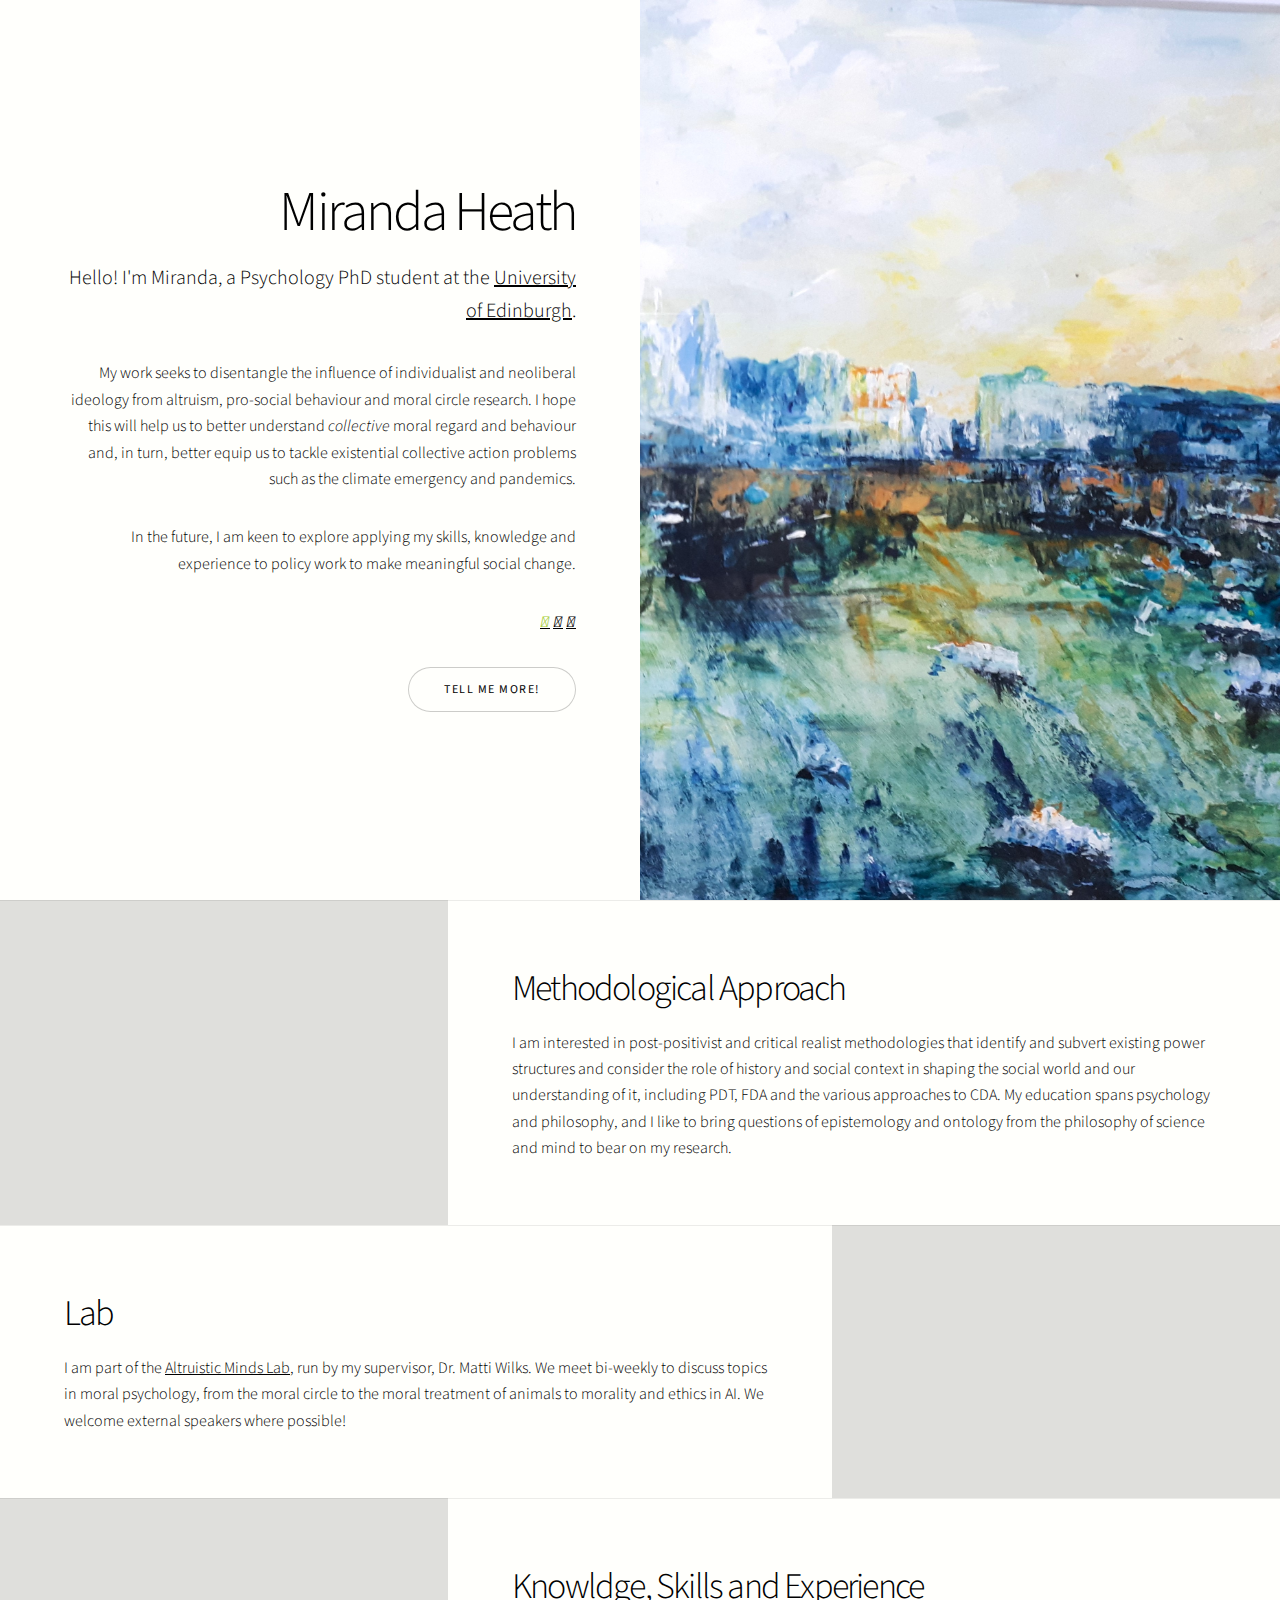
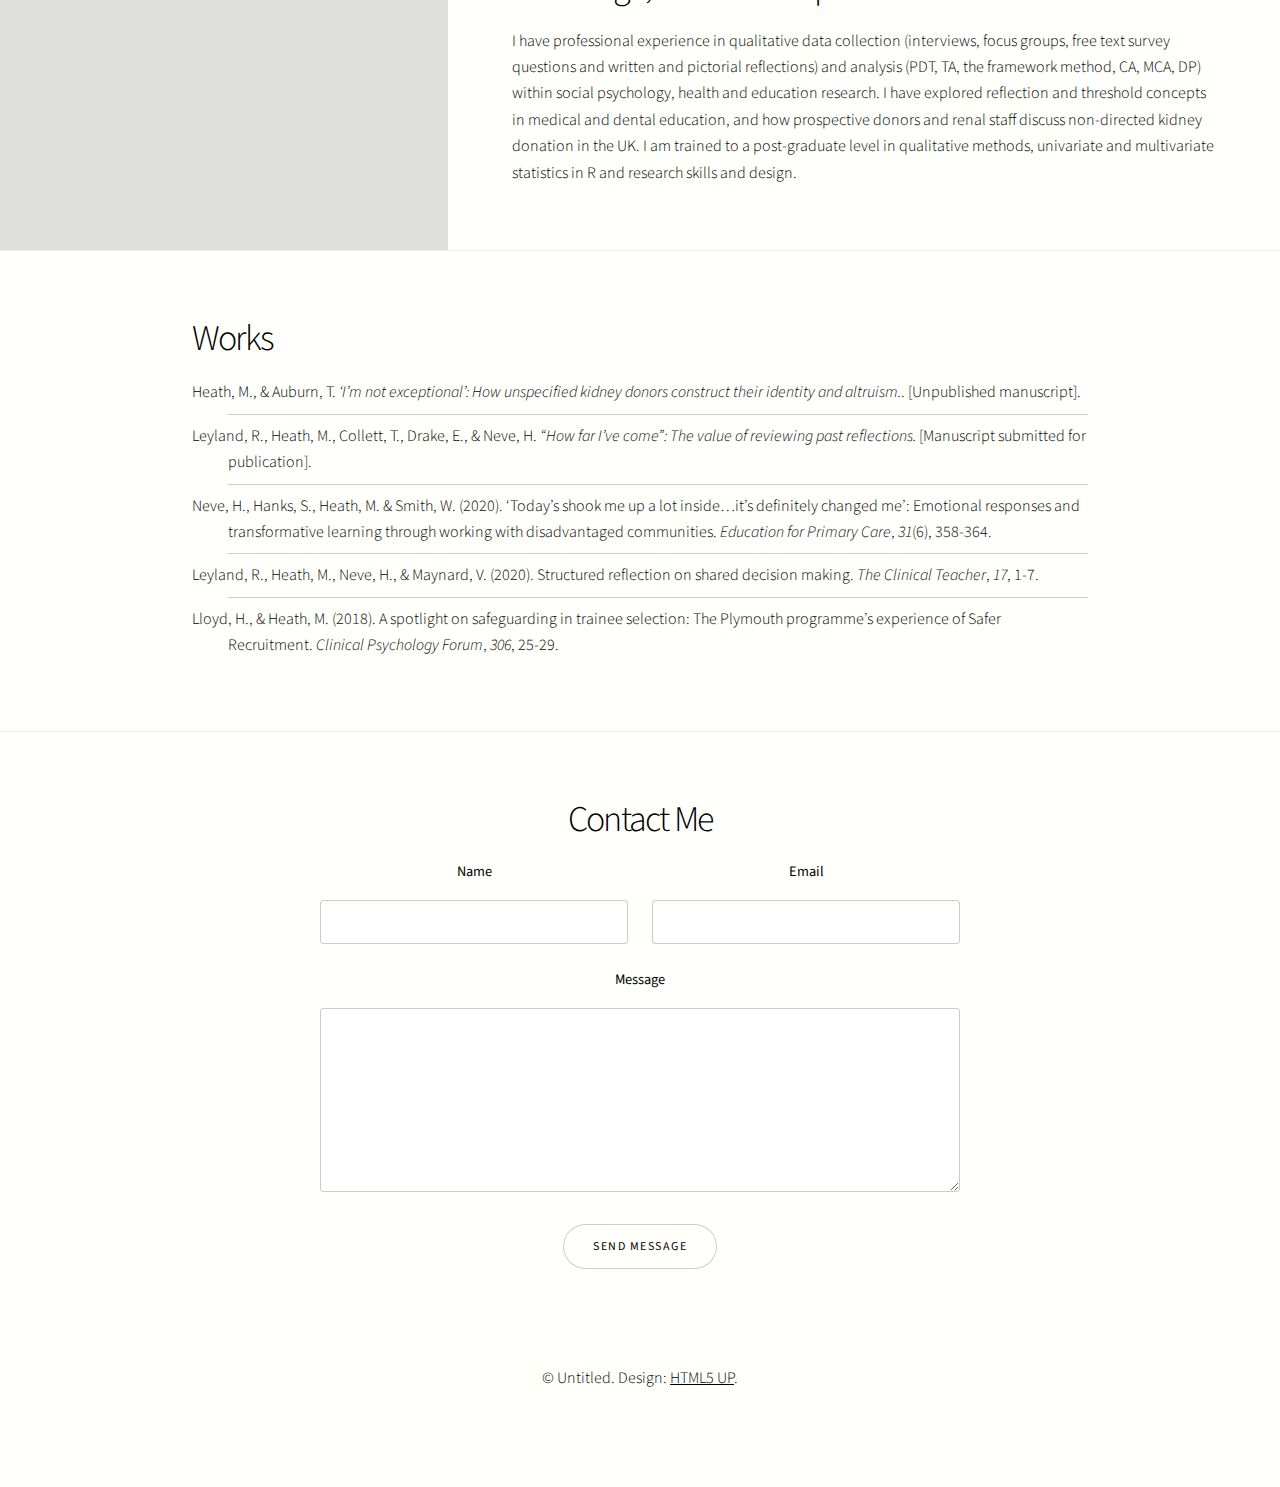
==== index.html @ abf9af25 "added website files" ====
<!DOCTYPE HTML>
<!--
	Story by HTML5 UP
	html5up.net | @ajlkn
	Free for personal and commercial use under the CCA 3.0 license (html5up.net/license)
-->
<html>
	<head>
		<title>Miranda Heath</title>
		<meta charset="utf-8" />
		<meta name="viewport" content="width=device-width, initial-scale=1, user-scalable=no" />
		<link rel="stylesheet" href="assets/css/main.css" />
		<noscript><link rel="stylesheet" href="assets/css/noscript.css" /></noscript>
	</head>
	<body class="is-preload">

		<!-- Wrapper -->
			<div id="wrapper" class="divided">

				<!-- One -->
					<section class="banner style1 orient-left content-align-right image-position-right fullscreen onload-image-fade-in onload-content-fade-right">
						<div class="content">
							<h1>Miranda Heath</h1>
							<p class="major">Hello! I'm Miranda, a Psychology PhD student at the <a href="https://www.ed.ac.uk/profile/miranda-heath">University of Edinburgh</a>.
							<p>My work seeks to disentangle the influence of individualist and neoliberal ideology from altruism, pro-social behaviour and moral circle research. I hope this will help us to better understand <em>collective</em> moral regard and behaviour and, in turn, better equip us to tackle existential collective action problems such as the climate emergency and pandemics.</p>
							<p>In the future, I am keen to explore applying my skills, knowledge and experience to policy work to make meaningful social change.</p>
							<p><a href = "https://orcid.org/0000-0003-0115-0978"><i class="fa-brands fa-orcid"></i></a>  <a href = "https://www.researchgate.net/profile/Miranda-Heath-3"><i class="fa-brands fa-researchgate"></i></a> <a href = "https://github.com/MiGrHe"><i class="fa-brands fa-github"></i></a></p>
							<ul class="actions stacked">
								<li><a href="#first" class="button big wide smooth-scroll-middle">Tell me more!</a></li>
							</ul>
						</div>
						<div class="image">
							<img src="images/banner.jpg" alt="" />
						</div>
					</section>

				<!-- Two -->
					<section class="spotlight style1 orient-right content-align-left image-position-center onscroll-image-fade-in" id="first">
						<div class="content">
							<h2>Methodological Approach</h2>
							<p>I am interested in post-positivist and critical realist methodologies that identify and subvert existing power structures and consider the role of history and social context in shaping the social world and our understanding of it, including PDT, FDA and the various approaches to CDA. My education spans psychology and philosophy, and I like to bring questions of epistemology and ontology from the philosophy of science and mind to bear on my research.</p>
						</div>
						<div class="image">
							<img src="images/spotlight01.jpg" alt="" />
						</div>
					</section>

				<!-- Three -->
					<section class="spotlight style1 orient-left content-align-left image-position-center onscroll-image-fade-in">
						<div class="content">
							<h2>Lab</h2>
							<p>I am part of the <a href="https://www.mattiwilks.com/lab">Altruistic Minds Lab</a>, run by my supervisor, Dr. Matti Wilks. We meet bi-weekly to discuss topics in moral psychology, from the moral circle to the moral treatment of animals to morality and ethics in AI. We welcome external speakers where possible!</p>
						</div>
						<div class="image">
							<img src="images/spotlight02.jpg" alt="" />
						</div>
					</section>

				<!-- Four -->
					<section class="spotlight style1 orient-right content-align-left image-position-center onscroll-image-fade-in">
						<div class="content">
							<h2>Knowldge, Skills and Experience</h2>
							<p>I have professional experience in qualitative data collection (interviews, focus groups, free text survey questions and written and pictorial reflections) and analysis (PDT, TA, the framework method, CA, MCA, DP) within social psychology, health and education research. I have explored reflection and threshold concepts in medical and dental education, and how prospective donors and renal staff discuss non-directed kidney donation in the UK. I am trained to a post-graduate level in qualitative methods, univariate and multivariate statistics in R and research skills and design.</p>
						</div>
						<div class="image">
							<img src="images/spotlight03.jpg" alt="" />
						</div>
					</section>

				<!-- Five -->
				<section class="spotlight style1 orient-right content-align-left image-position-center onscroll-image-fade-in">
					<div class="content">
						<h2>Works</h2>
						<ul class="alt">
							<li>Heath, M., & Auburn, T. <em>‘I’m not exceptional’: How unspecified kidney donors construct their identity and altruism.</em>. [Unpublished manuscript].</li>
							<li>Leyland, R., Heath, M., Collett, T., Drake, E., & Neve, H. <em>“How far I’ve come”: The value of reviewing past reflections.</em> [Manuscript submitted for publication].</li>
							<li>Neve, H., Hanks, S., Heath, M. & Smith, W. (2020). ‘Today’s shook me up a lot inside…it’s definitely changed me’: Emotional responses and transformative learning through working with disadvantaged communities. <em>Education for Primary Care</em>, <em>31</em>(6), 358-364.</li>
							<li>Leyland, R., Heath, M., Neve, H., & Maynard, V. (2020). Structured reflection on shared decision making. <em>The Clinical Teacher</em>, <em>17</em>, 1-7.</li>
							<li>Lloyd, H., & Heath, M. (2018). A spotlight on safeguarding in trainee selection: The Plymouth programme’s experience of Safer Recruitment. <em>Clinical Psychology Forum</em>, <em>306</em>, 25-29.</li>
						</ul>
					</div>
				</section>

				<!-- Six -->
					<section class="wrapper style1 align-center">
						<div class="inner medium">
							<h2>Contact Me</h2>
							<form method="post" action="form.php" id = "contact-form">
								<div class="fields">
									<div class="field half">
										<label for="name">Name</label>
										<input type="text" name="name" id="name" value="" />
									</div>
									<div class="field half">
										<label for="email">Email</label>
										<input type="email" name="email" id="email" value="" />
									</div>
									<div class="field">
										<label for="message">Message</label>
										<textarea name="message" id="message" rows="6"></textarea>
									</div>
								</div>
								<ul class="actions special">
									<li><input type="submit" name="submit" id="submit" value="Send Message" /></li>
								</ul>
							</form>
							
				<!-- Footer -->
					<footer class="wrapper style1 align-center">
						<div class="inner">
							<p>&copy; Untitled. Design: <a href="https://html5up.net">HTML5 UP</a>.</p>
						</div>
					</footer>

			</div>

		<!-- Scripts -->
			<script src="assets/js/jquery.min.js"></script>
			<script src="assets/js/jquery.scrollex.min.js"></script>
			<script src="assets/js/jquery.scrolly.min.js"></script>
			<script src="assets/js/browser.min.js"></script>
			<script src="assets/js/breakpoints.min.js"></script>
			<script src="assets/js/util.js"></script>
			<script src="assets/js/main.js"></script>
			<script src="https://kit.fontawesome.com/dfafc9ca38.js" crossorigin="anonymous"></script>

	</body>
</html>
---- assets/css/main.css ----
@import url(fontawesome-all.min.css);
@import url("https://fonts.googleapis.com/css?family=Source+Sans+Pro:300,300i,400,400i");

/*
	Story by HTML5 UP
	html5up.net | @ajlkn
	Free for personal and commercial use under the CCA 3.0 license (html5up.net/license)
*/

html, body, div, span, applet, object,
iframe, h1, h2, h3, h4, h5, h6, p, blockquote,
pre, a, abbr, acronym, address, big, cite,
code, del, dfn, em, img, ins, kbd, q, s, samp,
small, strike, strong, sub, sup, tt, var, b,
u, i, center, dl, dt, dd, ol, ul, li, fieldset,
form, label, legend, table, caption, tbody,
tfoot, thead, tr, th, td, article, aside,
canvas, details, embed, figure, figcaption,
footer, header, hgroup, menu, nav, output, ruby,
section, summary, time, mark, audio, video {
	margin: 0;
	padding: 0;
	border: 0;
	font-size: 100%;
	font: inherit;
	vertical-align: baseline;}

article, aside, details, figcaption, figure,
footer, header, hgroup, menu, nav, section {
	display: block;}

body {
	line-height: 1;
}

ol, ul {
	list-style: none;
}

blockquote, q {
	quotes: none;
}

	blockquote:before, blockquote:after, q:before, q:after {
		content: '';
		content: none;
	}

table {
	border-collapse: collapse;
	border-spacing: 0;
}

body {
	-webkit-text-size-adjust: none;
}

mark {
	background-color: transparent;
	color: inherit;
}

input::-moz-focus-inner {
	border: 0;
	padding: 0;
}

input, select, textarea {
	-moz-appearance: none;
	-webkit-appearance: none;
	-ms-appearance: none;
	appearance: none;
}

/* Basic */

	@-ms-viewport {
		width: device-width;
	}

	body {
		-ms-overflow-style: scrollbar;
	}

	@media screen and (max-width: 480px) {

		html, body {
			min-width: 320px;
		}

	}

	html {
		box-sizing: border-box;
	}

	*, *:before, *:after {
		box-sizing: inherit;
	}

	body {
		background: #ffffff;
	}

		body.is-preload *, body.is-preload *:before, body.is-preload *:after {
			-moz-animation: none !important;
			-webkit-animation: none !important;
			-ms-animation: none !important;
			animation: none !important;
			-moz-transition: none !important;
			-webkit-transition: none !important;
			-ms-transition: none !important;
			transition: none !important;
		}

/* Type */

	html {
		font-size: 18pt;
	}

		@media screen and (max-width: 1680px) {

			html {
				font-size: 14pt;
			}

		}

		@media screen and (max-width: 1280px) {

			html {
				font-size: 12pt;
			}

		}

		@media screen and (max-width: 736px) {

			html {
				font-size: 11pt;
			}

		}

		@media screen and (max-width: 360px) {

			html {
				font-size: 10pt;
			}

		}

	body {
		background-color: #fffffc;
		color: #000000;
	}

	body, input, select, textarea {
		font-family: "Source Sans Pro", Helvetica, sans-serif;
		font-size: 1rem;
		font-weight: 300;
		line-height: 1.65;
	}

	a {
		-moz-transition: color 0.2s ease-in-out;
		-webkit-transition: color 0.2s ease-in-out;
		-ms-transition: color 0.2s ease-in-out;
		transition: color 0.2s ease-in-out;
		text-decoration: underline;
	}

		a:hover {
			text-decoration: none;
		}

	strong, b {
		font-weight: 400;
	}

	em, i {
		font-style: italic;
	}

	p {
		margin: 0 0 2rem 0;
	}

		p.major {
			font-size: 1.25rem;
		}

	h1, h2, h3, h4, h5, h6 {
		font-weight: 300;
		line-height: 1.375;
		letter-spacing: -0.05em;
		margin: 0 0 1rem 0;
	}

		h1 a, h2 a, h3 a, h4 a, h5 a, h6 a {
			color: inherit;
			text-decoration: none;
		}

	h1 {
		font-size: 3.5rem;
		line-height: 1.2;
	}

	h2 {
		font-size: 2.25rem;
	}

	h3 {
		font-size: 1.5rem;
	}

	h4 {
		font-size: 1.1rem;
	}

	h5 {
		font-size: 0.9rem;
	}

	h6 {
		font-size: 0.7rem;
	}

	sub {
		font-size: 0.8rem;
		position: relative;
		top: 0.5rem;
	}

	sup {
		font-size: 0.8rem;
		position: relative;
		top: -0.5rem;
	}

	blockquote {
		border-left: solid 4px;
		font-style: italic;
		margin: 0 0 2rem 0;
		padding: 0.5rem 0 0.5rem 2rem;
	}

	code {
		border-radius: 4px;
		font-family: "Courier New", monospace;
		font-size: 0.9em;
		margin: 0 0.25rem;
		padding: 0.25rem 0.325rem;
	}

	pre {
		-webkit-overflow-scrolling: touch;
		font-family: "Courier New", monospace;
		font-size: 0.9em;
		margin: 0 0 2rem 0;
	}

		pre code {
			display: block;
			line-height: 1.5;
			padding: 0.75rem 1rem;
			overflow-x: auto;
		}

	hr {
		border: 0;
		border-bottom: solid 1px;
		margin: 2.5rem 0;
	}

		hr.major {
			margin: 3.5rem 0;
		}

	.align-left {
		text-align: left;
	}

	.align-center {
		text-align: center;
	}

	.align-right {
		text-align: right;
	}

	@media screen and (max-width: 736px) {

		p.major {
			font-size: 1.1rem;
		}

		h1 {
			font-size: 2.5rem;
		}

		h2 {
			font-size: 2rem;
		}

		h3 {
			font-size: 1.25rem;
		}

		h4 {
			font-size: 1rem;
		}

	}

	input, select, textarea {
		color: #000000;
	}

	a {
		color: #000000;
	}

		a:hover {
			color: #47D3E5;
		}

	strong, b {
		color: #000000;
	}

	h1, h2, h3, h4, h5, h6 {
		color: #000000;
	}

	blockquote {
		border-left-color: rgba(0, 0, 0, 0.2);
	}

	code {
		background: rgba(0, 0, 0, 0.05);
		border-color: rgba(0, 0, 0, 0.2);
	}

	hr {
		border-bottom-color: rgba(0, 0, 0, 0.2);
	}

	.fa-orcid {
		color: #A6CE39
	}

/* Row */

	.row {
		display: flex;
		flex-wrap: wrap;
		box-sizing: border-box;
		align-items: stretch;
	}

		.row > * {
			box-sizing: border-box;
		}

		.row.gtr-uniform > * > :last-child {
			margin-bottom: 0;
		}

		.row.aln-left {
			justify-content: flex-start;
		}

		.row.aln-center {
			justify-content: center;
		}

		.row.aln-right {
			justify-content: flex-end;
		}

		.row.aln-top {
			align-items: flex-start;
		}

		.row.aln-middle {
			align-items: center;
		}

		.row.aln-bottom {
			align-items: flex-end;
		}

		.row > .imp {
			order: -1;
		}

		.row > .col-1 {
			width: 8.33333%;
		}

		.row > .off-1 {
			margin-left: 8.33333%;
		}

		.row > .col-2 {
			width: 16.66667%;
		}

		.row > .off-2 {
			margin-left: 16.66667%;
		}

		.row > .col-3 {
			width: 25%;
		}

		.row > .off-3 {
			margin-left: 25%;
		}

		.row > .col-4 {
			width: 33.33333%;
		}

		.row > .off-4 {
			margin-left: 33.33333%;
		}

		.row > .col-5 {
			width: 41.66667%;
		}

		.row > .off-5 {
			margin-left: 41.66667%;
		}

		.row > .col-6 {
			width: 50%;
		}

		.row > .off-6 {
			margin-left: 50%;
		}

		.row > .col-7 {
			width: 58.33333%;
		}

		.row > .off-7 {
			margin-left: 58.33333%;
		}

		.row > .col-8 {
			width: 66.66667%;
		}

		.row > .off-8 {
			margin-left: 66.66667%;
		}

		.row > .col-9 {
			width: 75%;
		}

		.row > .off-9 {
			margin-left: 75%;
		}

		.row > .col-10 {
			width: 83.33333%;
		}

		.row > .off-10 {
			margin-left: 83.33333%;
		}

		.row > .col-11 {
			width: 91.66667%;
		}

		.row > .off-11 {
			margin-left: 91.66667%;
		}

		.row > .col-12 {
			width: 100%;
		}

		.row > .off-12 {
			margin-left: 100%;
		}

		.row.gtr-0 {
			margin-top: 0;
			margin-left: 0rem;
		}

			.row.gtr-0 > * {
				padding: 0 0 0 0rem;
			}

			.row.gtr-0.gtr-uniform {
				margin-top: 0rem;
			}

				.row.gtr-0.gtr-uniform > * {
					padding-top: 0rem;
				}

		.row.gtr-25 {
			margin-top: 0;
			margin-left: -0.5rem;
		}

			.row.gtr-25 > * {
				padding: 0 0 0 0.5rem;
			}

			.row.gtr-25.gtr-uniform {
				margin-top: -0.5rem;
			}

				.row.gtr-25.gtr-uniform > * {
					padding-top: 0.5rem;
				}

		.row.gtr-50 {
			margin-top: 0;
			margin-left: -1rem;
		}

			.row.gtr-50 > * {
				padding: 0 0 0 1rem;
			}

			.row.gtr-50.gtr-uniform {
				margin-top: -1rem;
			}

				.row.gtr-50.gtr-uniform > * {
					padding-top: 1rem;
				}

		.row {
			margin-top: 0;
			margin-left: -2rem;
		}

			.row > * {
				padding: 0 0 0 2rem;
			}

			.row.gtr-uniform {
				margin-top: -2rem;
			}

				.row.gtr-uniform > * {
					padding-top: 2rem;
				}

		.row.gtr-150 {
			margin-top: 0;
			margin-left: -3rem;
		}

			.row.gtr-150 > * {
				padding: 0 0 0 3rem;
			}

			.row.gtr-150.gtr-uniform {
				margin-top: -3rem;
			}

				.row.gtr-150.gtr-uniform > * {
					padding-top: 3rem;
				}

		.row.gtr-200 {
			margin-top: 0;
			margin-left: -4rem;
		}

			.row.gtr-200 > * {
				padding: 0 0 0 4rem;
			}

			.row.gtr-200.gtr-uniform {
				margin-top: -4rem;
			}

				.row.gtr-200.gtr-uniform > * {
					padding-top: 4rem;
				}

		@media screen and (max-width: 1680px) {

			.row {
				display: flex;
				flex-wrap: wrap;
				box-sizing: border-box;
				align-items: stretch;
			}

				.row > * {
					box-sizing: border-box;
				}

				.row.gtr-uniform > * > :last-child {
					margin-bottom: 0;
				}

				.row.aln-left {
					justify-content: flex-start;
				}

				.row.aln-center {
					justify-content: center;
				}

				.row.aln-right {
					justify-content: flex-end;
				}

				.row.aln-top {
					align-items: flex-start;
				}

				.row.aln-middle {
					align-items: center;
				}

				.row.aln-bottom {
					align-items: flex-end;
				}

				.row > .imp-xlarge {
					order: -1;
				}

				.row > .col-1-xlarge {
					width: 8.33333%;
				}

				.row > .off-1-xlarge {
					margin-left: 8.33333%;
				}

				.row > .col-2-xlarge {
					width: 16.66667%;
				}

				.row > .off-2-xlarge {
					margin-left: 16.66667%;
				}

				.row > .col-3-xlarge {
					width: 25%;
				}

				.row > .off-3-xlarge {
					margin-left: 25%;
				}

				.row > .col-4-xlarge {
					width: 33.33333%;
				}

				.row > .off-4-xlarge {
					margin-left: 33.33333%;
				}

				.row > .col-5-xlarge {
					width: 41.66667%;
				}

				.row > .off-5-xlarge {
					margin-left: 41.66667%;
				}

				.row > .col-6-xlarge {
					width: 50%;
				}

				.row > .off-6-xlarge {
					margin-left: 50%;
				}

				.row > .col-7-xlarge {
					width: 58.33333%;
				}

				.row > .off-7-xlarge {
					margin-left: 58.33333%;
				}

				.row > .col-8-xlarge {
					width: 66.66667%;
				}

				.row > .off-8-xlarge {
					margin-left: 66.66667%;
				}

				.row > .col-9-xlarge {
					width: 75%;
				}

				.row > .off-9-xlarge {
					margin-left: 75%;
				}

				.row > .col-10-xlarge {
					width: 83.33333%;
				}

				.row > .off-10-xlarge {
					margin-left: 83.33333%;
				}

				.row > .col-11-xlarge {
					width: 91.66667%;
				}

				.row > .off-11-xlarge {
					margin-left: 91.66667%;
				}

				.row > .col-12-xlarge {
					width: 100%;
				}

				.row > .off-12-xlarge {
					margin-left: 100%;
				}

				.row.gtr-0 {
					margin-top: 0;
					margin-left: 0rem;
				}

					.row.gtr-0 > * {
						padding: 0 0 0 0rem;
					}

					.row.gtr-0.gtr-uniform {
						margin-top: 0rem;
					}

						.row.gtr-0.gtr-uniform > * {
							padding-top: 0rem;
						}

				.row.gtr-25 {
					margin-top: 0;
					margin-left: -0.5rem;
				}

					.row.gtr-25 > * {
						padding: 0 0 0 0.5rem;
					}

					.row.gtr-25.gtr-uniform {
						margin-top: -0.5rem;
					}

						.row.gtr-25.gtr-uniform > * {
							padding-top: 0.5rem;
						}

				.row.gtr-50 {
					margin-top: 0;
					margin-left: -1rem;
				}

					.row.gtr-50 > * {
						padding: 0 0 0 1rem;
					}

					.row.gtr-50.gtr-uniform {
						margin-top: -1rem;
					}

						.row.gtr-50.gtr-uniform > * {
							padding-top: 1rem;
						}

				.row {
					margin-top: 0;
					margin-left: -2rem;
				}

					.row > * {
						padding: 0 0 0 2rem;
					}

					.row.gtr-uniform {
						margin-top: -2rem;
					}

						.row.gtr-uniform > * {
							padding-top: 2rem;
						}

				.row.gtr-150 {
					margin-top: 0;
					margin-left: -3rem;
				}

					.row.gtr-150 > * {
						padding: 0 0 0 3rem;
					}

					.row.gtr-150.gtr-uniform {
						margin-top: -3rem;
					}

						.row.gtr-150.gtr-uniform > * {
							padding-top: 3rem;
						}

				.row.gtr-200 {
					margin-top: 0;
					margin-left: -4rem;
				}

					.row.gtr-200 > * {
						padding: 0 0 0 4rem;
					}

					.row.gtr-200.gtr-uniform {
						margin-top: -4rem;
					}

						.row.gtr-200.gtr-uniform > * {
							padding-top: 4rem;
						}

		}

		@media screen and (max-width: 1280px) {

			.row {
				display: flex;
				flex-wrap: wrap;
				box-sizing: border-box;
				align-items: stretch;
			}

				.row > * {
					box-sizing: border-box;
				}

				.row.gtr-uniform > * > :last-child {
					margin-bottom: 0;
				}

				.row.aln-left {
					justify-content: flex-start;
				}

				.row.aln-center {
					justify-content: center;
				}

				.row.aln-right {
					justify-content: flex-end;
				}

				.row.aln-top {
					align-items: flex-start;
				}

				.row.aln-middle {
					align-items: center;
				}

				.row.aln-bottom {
					align-items: flex-end;
				}

				.row > .imp-large {
					order: -1;
				}

				.row > .col-1-large {
					width: 8.33333%;
				}

				.row > .off-1-large {
					margin-left: 8.33333%;
				}

				.row > .col-2-large {
					width: 16.66667%;
				}

				.row > .off-2-large {
					margin-left: 16.66667%;
				}

				.row > .col-3-large {
					width: 25%;
				}

				.row > .off-3-large {
					margin-left: 25%;
				}

				.row > .col-4-large {
					width: 33.33333%;
				}

				.row > .off-4-large {
					margin-left: 33.33333%;
				}

				.row > .col-5-large {
					width: 41.66667%;
				}

				.row > .off-5-large {
					margin-left: 41.66667%;
				}

				.row > .col-6-large {
					width: 50%;
				}

				.row > .off-6-large {
					margin-left: 50%;
				}

				.row > .col-7-large {
					width: 58.33333%;
				}

				.row > .off-7-large {
					margin-left: 58.33333%;
				}

				.row > .col-8-large {
					width: 66.66667%;
				}

				.row > .off-8-large {
					margin-left: 66.66667%;
				}

				.row > .col-9-large {
					width: 75%;
				}

				.row > .off-9-large {
					margin-left: 75%;
				}

				.row > .col-10-large {
					width: 83.33333%;
				}

				.row > .off-10-large {
					margin-left: 83.33333%;
				}

				.row > .col-11-large {
					width: 91.66667%;
				}

				.row > .off-11-large {
					margin-left: 91.66667%;
				}

				.row > .col-12-large {
					width: 100%;
				}

				.row > .off-12-large {
					margin-left: 100%;
				}

				.row.gtr-0 {
					margin-top: 0;
					margin-left: 0rem;
				}

					.row.gtr-0 > * {
						padding: 0 0 0 0rem;
					}

					.row.gtr-0.gtr-uniform {
						margin-top: 0rem;
					}

						.row.gtr-0.gtr-uniform > * {
							padding-top: 0rem;
						}

				.row.gtr-25 {
					margin-top: 0;
					margin-left: -0.5rem;
				}

					.row.gtr-25 > * {
						padding: 0 0 0 0.5rem;
					}

					.row.gtr-25.gtr-uniform {
						margin-top: -0.5rem;
					}

						.row.gtr-25.gtr-uniform > * {
							padding-top: 0.5rem;
						}

				.row.gtr-50 {
					margin-top: 0;
					margin-left: -1rem;
				}

					.row.gtr-50 > * {
						padding: 0 0 0 1rem;
					}

					.row.gtr-50.gtr-uniform {
						margin-top: -1rem;
					}

						.row.gtr-50.gtr-uniform > * {
							padding-top: 1rem;
						}

				.row {
					margin-top: 0;
					margin-left: -2rem;
				}

					.row > * {
						padding: 0 0 0 2rem;
					}

					.row.gtr-uniform {
						margin-top: -2rem;
					}

						.row.gtr-uniform > * {
							padding-top: 2rem;
						}

				.row.gtr-150 {
					margin-top: 0;
					margin-left: -3rem;
				}

					.row.gtr-150 > * {
						padding: 0 0 0 3rem;
					}

					.row.gtr-150.gtr-uniform {
						margin-top: -3rem;
					}

						.row.gtr-150.gtr-uniform > * {
							padding-top: 3rem;
						}

				.row.gtr-200 {
					margin-top: 0;
					margin-left: -4rem;
				}

					.row.gtr-200 > * {
						padding: 0 0 0 4rem;
					}

					.row.gtr-200.gtr-uniform {
						margin-top: -4rem;
					}

						.row.gtr-200.gtr-uniform > * {
							padding-top: 4rem;
						}

		}

		@media screen and (max-width: 980px) {

			.row {
				display: flex;
				flex-wrap: wrap;
				box-sizing: border-box;
				align-items: stretch;
			}

				.row > * {
					box-sizing: border-box;
				}

				.row.gtr-uniform > * > :last-child {
					margin-bottom: 0;
				}

				.row.aln-left {
					justify-content: flex-start;
				}

				.row.aln-center {
					justify-content: center;
				}

				.row.aln-right {
					justify-content: flex-end;
				}

				.row.aln-top {
					align-items: flex-start;
				}

				.row.aln-middle {
					align-items: center;
				}

				.row.aln-bottom {
					align-items: flex-end;
				}

				.row > .imp-medium {
					order: -1;
				}

				.row > .col-1-medium {
					width: 8.33333%;
				}

				.row > .off-1-medium {
					margin-left: 8.33333%;
				}

				.row > .col-2-medium {
					width: 16.66667%;
				}

				.row > .off-2-medium {
					margin-left: 16.66667%;
				}

				.row > .col-3-medium {
					width: 25%;
				}

				.row > .off-3-medium {
					margin-left: 25%;
				}

				.row > .col-4-medium {
					width: 33.33333%;
				}

				.row > .off-4-medium {
					margin-left: 33.33333%;
				}

				.row > .col-5-medium {
					width: 41.66667%;
				}

				.row > .off-5-medium {
					margin-left: 41.66667%;
				}

				.row > .col-6-medium {
					width: 50%;
				}

				.row > .off-6-medium {
					margin-left: 50%;
				}

				.row > .col-7-medium {
					width: 58.33333%;
				}

				.row > .off-7-medium {
					margin-left: 58.33333%;
				}

				.row > .col-8-medium {
					width: 66.66667%;
				}

				.row > .off-8-medium {
					margin-left: 66.66667%;
				}

				.row > .col-9-medium {
					width: 75%;
				}

				.row > .off-9-medium {
					margin-left: 75%;
				}

				.row > .col-10-medium {
					width: 83.33333%;
				}

				.row > .off-10-medium {
					margin-left: 83.33333%;
				}

				.row > .col-11-medium {
					width: 91.66667%;
				}

				.row > .off-11-medium {
					margin-left: 91.66667%;
				}

				.row > .col-12-medium {
					width: 100%;
				}

				.row > .off-12-medium {
					margin-left: 100%;
				}

				.row.gtr-0 {
					margin-top: 0;
					margin-left: 0rem;
				}

					.row.gtr-0 > * {
						padding: 0 0 0 0rem;
					}

					.row.gtr-0.gtr-uniform {
						margin-top: 0rem;
					}

						.row.gtr-0.gtr-uniform > * {
							padding-top: 0rem;
						}

				.row.gtr-25 {
					margin-top: 0;
					margin-left: -0.5rem;
				}

					.row.gtr-25 > * {
						padding: 0 0 0 0.5rem;
					}

					.row.gtr-25.gtr-uniform {
						margin-top: -0.5rem;
					}

						.row.gtr-25.gtr-uniform > * {
							padding-top: 0.5rem;
						}

				.row.gtr-50 {
					margin-top: 0;
					margin-left: -1rem;
				}

					.row.gtr-50 > * {
						padding: 0 0 0 1rem;
					}

					.row.gtr-50.gtr-uniform {
						margin-top: -1rem;
					}

						.row.gtr-50.gtr-uniform > * {
							padding-top: 1rem;
						}

				.row {
					margin-top: 0;
					margin-left: -2rem;
				}

					.row > * {
						padding: 0 0 0 2rem;
					}

					.row.gtr-uniform {
						margin-top: -2rem;
					}

						.row.gtr-uniform > * {
							padding-top: 2rem;
						}

				.row.gtr-150 {
					margin-top: 0;
					margin-left: -3rem;
				}

					.row.gtr-150 > * {
						padding: 0 0 0 3rem;
					}

					.row.gtr-150.gtr-uniform {
						margin-top: -3rem;
					}

						.row.gtr-150.gtr-uniform > * {
							padding-top: 3rem;
						}

				.row.gtr-200 {
					margin-top: 0;
					margin-left: -4rem;
				}

					.row.gtr-200 > * {
						padding: 0 0 0 4rem;
					}

					.row.gtr-200.gtr-uniform {
						margin-top: -4rem;
					}

						.row.gtr-200.gtr-uniform > * {
							padding-top: 4rem;
						}

		}

		@media screen and (max-width: 736px) {

			.row {
				display: flex;
				flex-wrap: wrap;
				box-sizing: border-box;
				align-items: stretch;
			}

				.row > * {
					box-sizing: border-box;
				}

				.row.gtr-uniform > * > :last-child {
					margin-bottom: 0;
				}

				.row.aln-left {
					justify-content: flex-start;
				}

				.row.aln-center {
					justify-content: center;
				}

				.row.aln-right {
					justify-content: flex-end;
				}

				.row.aln-top {
					align-items: flex-start;
				}

				.row.aln-middle {
					align-items: center;
				}

				.row.aln-bottom {
					align-items: flex-end;
				}

				.row > .imp-small {
					order: -1;
				}

				.row > .col-1-small {
					width: 8.33333%;
				}

				.row > .off-1-small {
					margin-left: 8.33333%;
				}

				.row > .col-2-small {
					width: 16.66667%;
				}

				.row > .off-2-small {
					margin-left: 16.66667%;
				}

				.row > .col-3-small {
					width: 25%;
				}

				.row > .off-3-small {
					margin-left: 25%;
				}

				.row > .col-4-small {
					width: 33.33333%;
				}

				.row > .off-4-small {
					margin-left: 33.33333%;
				}

				.row > .col-5-small {
					width: 41.66667%;
				}

				.row > .off-5-small {
					margin-left: 41.66667%;
				}

				.row > .col-6-small {
					width: 50%;
				}

				.row > .off-6-small {
					margin-left: 50%;
				}

				.row > .col-7-small {
					width: 58.33333%;
				}

				.row > .off-7-small {
					margin-left: 58.33333%;
				}

				.row > .col-8-small {
					width: 66.66667%;
				}

				.row > .off-8-small {
					margin-left: 66.66667%;
				}

				.row > .col-9-small {
					width: 75%;
				}

				.row > .off-9-small {
					margin-left: 75%;
				}

				.row > .col-10-small {
					width: 83.33333%;
				}

				.row > .off-10-small {
					margin-left: 83.33333%;
				}

				.row > .col-11-small {
					width: 91.66667%;
				}

				.row > .off-11-small {
					margin-left: 91.66667%;
				}

				.row > .col-12-small {
					width: 100%;
				}

				.row > .off-12-small {
					margin-left: 100%;
				}

				.row.gtr-0 {
					margin-top: 0;
					margin-left: 0rem;
				}

					.row.gtr-0 > * {
						padding: 0 0 0 0rem;
					}

					.row.gtr-0.gtr-uniform {
						margin-top: 0rem;
					}

						.row.gtr-0.gtr-uniform > * {
							padding-top: 0rem;
						}

				.row.gtr-25 {
					margin-top: 0;
					margin-left: -0.5rem;
				}

					.row.gtr-25 > * {
						padding: 0 0 0 0.5rem;
					}

					.row.gtr-25.gtr-uniform {
						margin-top: -0.5rem;
					}

						.row.gtr-25.gtr-uniform > * {
							padding-top: 0.5rem;
						}

				.row.gtr-50 {
					margin-top: 0;
					margin-left: -1rem;
				}

					.row.gtr-50 > * {
						padding: 0 0 0 1rem;
					}

					.row.gtr-50.gtr-uniform {
						margin-top: -1rem;
					}

						.row.gtr-50.gtr-uniform > * {
							padding-top: 1rem;
						}

				.row {
					margin-top: 0;
					margin-left: -2rem;
				}

					.row > * {
						padding: 0 0 0 2rem;
					}

					.row.gtr-uniform {
						margin-top: -2rem;
					}

						.row.gtr-uniform > * {
							padding-top: 2rem;
						}

				.row.gtr-150 {
					margin-top: 0;
					margin-left: -3rem;
				}

					.row.gtr-150 > * {
						padding: 0 0 0 3rem;
					}

					.row.gtr-150.gtr-uniform {
						margin-top: -3rem;
					}

						.row.gtr-150.gtr-uniform > * {
							padding-top: 3rem;
						}

				.row.gtr-200 {
					margin-top: 0;
					margin-left: -4rem;
				}

					.row.gtr-200 > * {
						padding: 0 0 0 4rem;
					}

					.row.gtr-200.gtr-uniform {
						margin-top: -4rem;
					}

						.row.gtr-200.gtr-uniform > * {
							padding-top: 4rem;
						}

		}

		@media screen and (max-width: 480px) {

			.row {
				display: flex;
				flex-wrap: wrap;
				box-sizing: border-box;
				align-items: stretch;
			}

				.row > * {
					box-sizing: border-box;
				}

				.row.gtr-uniform > * > :last-child {
					margin-bottom: 0;
				}

				.row.aln-left {
					justify-content: flex-start;
				}

				.row.aln-center {
					justify-content: center;
				}

				.row.aln-right {
					justify-content: flex-end;
				}

				.row.aln-top {
					align-items: flex-start;
				}

				.row.aln-middle {
					align-items: center;
				}

				.row.aln-bottom {
					align-items: flex-end;
				}

				.row > .imp-xsmall {
					order: -1;
				}

				.row > .col-1-xsmall {
					width: 8.33333%;
				}

				.row > .off-1-xsmall {
					margin-left: 8.33333%;
				}

				.row > .col-2-xsmall {
					width: 16.66667%;
				}

				.row > .off-2-xsmall {
					margin-left: 16.66667%;
				}

				.row > .col-3-xsmall {
					width: 25%;
				}

				.row > .off-3-xsmall {
					margin-left: 25%;
				}

				.row > .col-4-xsmall {
					width: 33.33333%;
				}

				.row > .off-4-xsmall {
					margin-left: 33.33333%;
				}

				.row > .col-5-xsmall {
					width: 41.66667%;
				}

				.row > .off-5-xsmall {
					margin-left: 41.66667%;
				}

				.row > .col-6-xsmall {
					width: 50%;
				}

				.row > .off-6-xsmall {
					margin-left: 50%;
				}

				.row > .col-7-xsmall {
					width: 58.33333%;
				}

				.row > .off-7-xsmall {
					margin-left: 58.33333%;
				}

				.row > .col-8-xsmall {
					width: 66.66667%;
				}

				.row > .off-8-xsmall {
					margin-left: 66.66667%;
				}

				.row > .col-9-xsmall {
					width: 75%;
				}

				.row > .off-9-xsmall {
					margin-left: 75%;
				}

				.row > .col-10-xsmall {
					width: 83.33333%;
				}

				.row > .off-10-xsmall {
					margin-left: 83.33333%;
				}

				.row > .col-11-xsmall {
					width: 91.66667%;
				}

				.row > .off-11-xsmall {
					margin-left: 91.66667%;
				}

				.row > .col-12-xsmall {
					width: 100%;
				}

				.row > .off-12-xsmall {
					margin-left: 100%;
				}

				.row.gtr-0 {
					margin-top: 0;
					margin-left: 0rem;
				}

					.row.gtr-0 > * {
						padding: 0 0 0 0rem;
					}

					.row.gtr-0.gtr-uniform {
						margin-top: 0rem;
					}

						.row.gtr-0.gtr-uniform > * {
							padding-top: 0rem;
						}

				.row.gtr-25 {
					margin-top: 0;
					margin-left: -0.5rem;
				}

					.row.gtr-25 > * {
						padding: 0 0 0 0.5rem;
					}

					.row.gtr-25.gtr-uniform {
						margin-top: -0.5rem;
					}

						.row.gtr-25.gtr-uniform > * {
							padding-top: 0.5rem;
						}

				.row.gtr-50 {
					margin-top: 0;
					margin-left: -1rem;
				}

					.row.gtr-50 > * {
						padding: 0 0 0 1rem;
					}

					.row.gtr-50.gtr-uniform {
						margin-top: -1rem;
					}

						.row.gtr-50.gtr-uniform > * {
							padding-top: 1rem;
						}

				.row {
					margin-top: 0;
					margin-left: -2rem;
				}

					.row > * {
						padding: 0 0 0 2rem;
					}

					.row.gtr-uniform {
						margin-top: -2rem;
					}

						.row.gtr-uniform > * {
							padding-top: 2rem;
						}

				.row.gtr-150 {
					margin-top: 0;
					margin-left: -3rem;
				}

					.row.gtr-150 > * {
						padding: 0 0 0 3rem;
					}

					.row.gtr-150.gtr-uniform {
						margin-top: -3rem;
					}

						.row.gtr-150.gtr-uniform > * {
							padding-top: 3rem;
						}

				.row.gtr-200 {
					margin-top: 0;
					margin-left: -4rem;
				}

					.row.gtr-200 > * {
						padding: 0 0 0 4rem;
					}

					.row.gtr-200.gtr-uniform {
						margin-top: -4rem;
					}

						.row.gtr-200.gtr-uniform > * {
							padding-top: 4rem;
						}

		}

		@media screen and (max-width: 360px) {

			.row {
				display: flex;
				flex-wrap: wrap;
				box-sizing: border-box;
				align-items: stretch;
			}

				.row > * {
					box-sizing: border-box;
				}

				.row.gtr-uniform > * > :last-child {
					margin-bottom: 0;
				}

				.row.aln-left {
					justify-content: flex-start;
				}

				.row.aln-center {
					justify-content: center;
				}

				.row.aln-right {
					justify-content: flex-end;
				}

				.row.aln-top {
					align-items: flex-start;
				}

				.row.aln-middle {
					align-items: center;
				}

				.row.aln-bottom {
					align-items: flex-end;
				}

				.row > .imp-xxsmall {
					order: -1;
				}

				.row > .col-1-xxsmall {
					width: 8.33333%;
				}

				.row > .off-1-xxsmall {
					margin-left: 8.33333%;
				}

				.row > .col-2-xxsmall {
					width: 16.66667%;
				}

				.row > .off-2-xxsmall {
					margin-left: 16.66667%;
				}

				.row > .col-3-xxsmall {
					width: 25%;
				}

				.row > .off-3-xxsmall {
					margin-left: 25%;
				}

				.row > .col-4-xxsmall {
					width: 33.33333%;
				}

				.row > .off-4-xxsmall {
					margin-left: 33.33333%;
				}

				.row > .col-5-xxsmall {
					width: 41.66667%;
				}

				.row > .off-5-xxsmall {
					margin-left: 41.66667%;
				}

				.row > .col-6-xxsmall {
					width: 50%;
				}

				.row > .off-6-xxsmall {
					margin-left: 50%;
				}

				.row > .col-7-xxsmall {
					width: 58.33333%;
				}

				.row > .off-7-xxsmall {
					margin-left: 58.33333%;
				}

				.row > .col-8-xxsmall {
					width: 66.66667%;
				}

				.row > .off-8-xxsmall {
					margin-left: 66.66667%;
				}

				.row > .col-9-xxsmall {
					width: 75%;
				}

				.row > .off-9-xxsmall {
					margin-left: 75%;
				}

				.row > .col-10-xxsmall {
					width: 83.33333%;
				}

				.row > .off-10-xxsmall {
					margin-left: 83.33333%;
				}

				.row > .col-11-xxsmall {
					width: 91.66667%;
				}

				.row > .off-11-xxsmall {
					margin-left: 91.66667%;
				}

				.row > .col-12-xxsmall {
					width: 100%;
				}

				.row > .off-12-xxsmall {
					margin-left: 100%;
				}

				.row.gtr-0 {
					margin-top: 0;
					margin-left: 0rem;
				}

					.row.gtr-0 > * {
						padding: 0 0 0 0rem;
					}

					.row.gtr-0.gtr-uniform {
						margin-top: 0rem;
					}

						.row.gtr-0.gtr-uniform > * {
							padding-top: 0rem;
						}

				.row.gtr-25 {
					margin-top: 0;
					margin-left: -0.5rem;
				}

					.row.gtr-25 > * {
						padding: 0 0 0 0.5rem;
					}

					.row.gtr-25.gtr-uniform {
						margin-top: -0.5rem;
					}

						.row.gtr-25.gtr-uniform > * {
							padding-top: 0.5rem;
						}

				.row.gtr-50 {
					margin-top: 0;
					margin-left: -1rem;
				}

					.row.gtr-50 > * {
						padding: 0 0 0 1rem;
					}

					.row.gtr-50.gtr-uniform {
						margin-top: -1rem;
					}

						.row.gtr-50.gtr-uniform > * {
							padding-top: 1rem;
						}

				.row {
					margin-top: 0;
					margin-left: -2rem;
				}

					.row > * {
						padding: 0 0 0 2rem;
					}

					.row.gtr-uniform {
						margin-top: -2rem;
					}

						.row.gtr-uniform > * {
							padding-top: 2rem;
						}

				.row.gtr-150 {
					margin-top: 0;
					margin-left: -3rem;
				}

					.row.gtr-150 > * {
						padding: 0 0 0 3rem;
					}

					.row.gtr-150.gtr-uniform {
						margin-top: -3rem;
					}

						.row.gtr-150.gtr-uniform > * {
							padding-top: 3rem;
						}

				.row.gtr-200 {
					margin-top: 0;
					margin-left: -4rem;
				}

					.row.gtr-200 > * {
						padding: 0 0 0 4rem;
					}

					.row.gtr-200.gtr-uniform {
						margin-top: -4rem;
					}

						.row.gtr-200.gtr-uniform > * {
							padding-top: 4rem;
						}

		}

/* Box */

	.box {
		border-radius: 4px;
		border: solid 1px;
		margin-bottom: 2rem;
		padding: 1.5rem;
	}

		.box > :last-child,
		.box > :last-child > :last-child,
		.box > :last-child > :last-child > :last-child {
			margin-bottom: 0;
		}

		.box.alt {
			border: 0;
			border-radius: 0;
			padding: 0;
		}

	.box {
		border-color: rgba(0, 0, 0, 0.2);
	}

/* Button */

	input[type="submit"],
	input[type="reset"],
	input[type="button"],
	button,
	.button {
		-moz-appearance: none;
		-webkit-appearance: none;
		-ms-appearance: none;
		appearance: none;
		-moz-transition: background-color 0.2s ease-in-out, box-shadow 0.2s ease-in-out, color 0.2s ease-in-out;
		-webkit-transition: background-color 0.2s ease-in-out, box-shadow 0.2s ease-in-out, color 0.2s ease-in-out;
		-ms-transition: background-color 0.2s ease-in-out, box-shadow 0.2s ease-in-out, color 0.2s ease-in-out;
		transition: background-color 0.2s ease-in-out, box-shadow 0.2s ease-in-out, color 0.2s ease-in-out;
		border: 0;
		cursor: pointer;
		display: inline-block;
		font-weight: 400;
		letter-spacing: 0.125em;
		text-align: center;
		text-decoration: none;
		text-transform: uppercase;
		white-space: nowrap;
		font-size: 0.75rem;
		max-width: 20rem;
		height: 3.75em;
		line-height: 3.75em;
		border-radius: 3.75em;
		padding: 0 2.5em;
		text-overflow: ellipsis;
		overflow: hidden;
	}

		input[type="submit"].icon:before,
		input[type="reset"].icon:before,
		input[type="button"].icon:before,
		button.icon:before,
		.button.icon:before {
			margin-right: 0.5rem;
		}

		input[type="submit"].fit,
		input[type="reset"].fit,
		input[type="button"].fit,
		button.fit,
		.button.fit {
			width: 100%;
		}

		input[type="submit"].small,
		input[type="reset"].small,
		input[type="button"].small,
		button.small,
		.button.small {
			font-size: 0.6rem;
			height: 3.325em;
			line-height: 3.325em;
			border-radius: 3.325em;
			padding: 0 2em;
		}

		input[type="submit"].large,
		input[type="reset"].large,
		input[type="button"].large,
		button.large,
		.button.large {
			font-size: 0.8rem;
			height: 4em;
			line-height: 4em;
			border-radius: 4em;
			padding: 0 3em;
		}

		input[type="submit"].wide,
		input[type="reset"].wide,
		input[type="button"].wide,
		button.wide,
		.button.wide {
			min-width: 14em;
		}

		input[type="submit"].disabled, input[type="submit"]:disabled,
		input[type="reset"].disabled,
		input[type="reset"]:disabled,
		input[type="button"].disabled,
		input[type="button"]:disabled,
		button.disabled,
		button:disabled,
		.button.disabled,
		.button:disabled {
			pointer-events: none;
			opacity: 0.25;
		}

	input[type="submit"],
	input[type="reset"],
	input[type="button"],
	button,
	.button {
		background-color: transparent;
		box-shadow: inset 0 0 0 1px rgba(0, 0, 0, 0.2);
		color: #000000 !important;
	}

		input[type="submit"]:hover,
		input[type="reset"]:hover,
		input[type="button"]:hover,
		button:hover,
		.button:hover {
			box-shadow: inset 0 0 0 1px #47D3E5;
			color: #47D3E5 !important;
		}

		input[type="submit"]:active,
		input[type="reset"]:active,
		input[type="button"]:active,
		button:active,
		.button:active {
			background-color: rgba(71, 211, 229, 0.2);
			box-shadow: inset 0 0 0 1px #47D3E5;
			color: #47D3E5 !important;
		}

		input[type="submit"].primary,
		input[type="reset"].primary,
		input[type="button"].primary,
		button.primary,
		.button.primary {
			background-color: #000000;
			box-shadow: none;
			color: #ffffff !important;
		}

			input[type="submit"].primary:hover,
			input[type="reset"].primary:hover,
			input[type="button"].primary:hover,
			button.primary:hover,
			.button.primary:hover {
				background-color: #47D3E5;
			}

			input[type="submit"].primary:active,
			input[type="reset"].primary:active,
			input[type="button"].primary:active,
			button.primary:active,
			.button.primary:active {
				background-color: #1ebdd1;
			}

/* Form */

	form {
		margin: 0 0 2rem 0;
	}

		form > :last-child {
			margin-bottom: 0;
		}

		form > .fields {
			display: -moz-flex;
			display: -webkit-flex;
			display: -ms-flex;
			display: flex;
			-moz-flex-wrap: wrap;
			-webkit-flex-wrap: wrap;
			-ms-flex-wrap: wrap;
			flex-wrap: wrap;
			width: calc(100% + 3rem);
			margin: -1.5rem 0 2rem -1.5rem;
		}

			form > .fields > .field {
				-moz-flex-grow: 0;
				-webkit-flex-grow: 0;
				-ms-flex-grow: 0;
				flex-grow: 0;
				-moz-flex-shrink: 0;
				-webkit-flex-shrink: 0;
				-ms-flex-shrink: 0;
				flex-shrink: 0;
				padding: 1.5rem 0 0 1.5rem;
				width: calc(100% - 1.5rem);
			}

				form > .fields > .field.half {
					width: calc(50% - 0.75rem);
				}

				form > .fields > .field.third {
					width: calc(100%/3 - 0.5rem);
				}

				form > .fields > .field.quarter {
					width: calc(25% - 0.375rem);
				}

		@media screen and (max-width: 480px) {

			form > .fields {
				width: calc(100% + 3rem);
				margin: -1.5rem 0 2rem -1.5rem;
			}

				form > .fields > .field {
					padding: 1.5rem 0 0 1.5rem;
					width: calc(100% - 1.5rem);
				}

					form > .fields > .field.half {
						width: calc(100% - 1.5rem);
					}

					form > .fields > .field.third {
						width: calc(100% - 1.5rem);
					}

					form > .fields > .field.quarter {
						width: calc(100% - 1.5rem);
					}

		}

	label {
		display: block;
		font-size: 0.9rem;
		font-weight: 400;
		margin: 0 0 1rem 0;
	}

	input[type="text"],
	input[type="password"],
	input[type="email"],
	input[type="tel"],
	input[type="search"],
	input[type="url"],
	select,
	textarea {
		-moz-appearance: none;
		-webkit-appearance: none;
		-ms-appearance: none;
		appearance: none;
		background-color: #ffffff;
		border-radius: 4px;
		border: none;
		border: solid 1px;
		color: inherit;
		display: block;
		outline: 0;
		padding: 0 0.825rem;
		text-decoration: none;
		width: 100%;
	}

		input[type="text"]:invalid,
		input[type="password"]:invalid,
		input[type="email"]:invalid,
		input[type="tel"]:invalid,
		input[type="search"]:invalid,
		input[type="url"]:invalid,
		select:invalid,
		textarea:invalid {
			box-shadow: none;
		}

	select {
		background-size: 1.25rem;
		background-repeat: no-repeat;
		background-position: calc(100% - 1rem) center;
		height: 2.75rem;
		padding-right: 2.75rem;
		text-overflow: ellipsis;
	}

		select:focus::-ms-value {
			background-color: transparent;
		}

		select::-ms-expand {
			display: none;
		}

	input[type="text"],
	input[type="password"],
	input[type="email"],
	input[type="tel"],
	input[type="search"],
	input[type="url"],
	select {
		height: 2.75rem;
	}

	textarea {
		padding: 0.75rem 1rem;
	}

	input[type="checkbox"],
	input[type="radio"] {
		-moz-appearance: none;
		-webkit-appearance: none;
		-ms-appearance: none;
		appearance: none;
		display: block;
		float: left;
		margin-right: -2rem;
		opacity: 0;
		width: 1rem;
		z-index: -1;
	}

		input[type="checkbox"] + label,
		input[type="radio"] + label {
			text-decoration: none;
			-moz-user-select: none;
			-webkit-user-select: none;
			-ms-user-select: none;
			user-select: none;
			cursor: pointer;
			display: inline-block;
			font-size: 1rem;
			font-weight: 300;
			padding-left: 2.4rem;
			padding-right: 0.75rem;
			position: relative;
			margin-bottom: 0;
		}

			input[type="checkbox"] + label:before,
			input[type="radio"] + label:before {
				-moz-osx-font-smoothing: grayscale;
				-webkit-font-smoothing: antialiased;
				display: inline-block;
				font-style: normal;
				font-variant: normal;
				text-rendering: auto;
				line-height: 1;
				text-transform: none !important;
				font-family: 'Font Awesome 5 Free';
				font-weight: 900;
			}

			input[type="checkbox"] + label:before,
			input[type="radio"] + label:before {
				border-radius: 4px;
				border: solid 1px;
				content: '';
				display: inline-block;
				font-size: 0.8rem;
				height: 1.65rem;
				left: 0;
				line-height: 1.65rem;
				position: absolute;
				text-align: center;
				top: 0;
				width: 1.65rem;
			}

		input[type="checkbox"]:checked + label:before,
		input[type="radio"]:checked + label:before {
			content: '\f00c';
		}

	input[type="checkbox"] + label:before {
		border-radius: 4px;
	}

	input[type="radio"] + label:before {
		border-radius: 100%;
	}

	::-webkit-input-placeholder {
		opacity: 1.0;
	}

	:-moz-placeholder {
		opacity: 1.0;
	}

	::-moz-placeholder {
		opacity: 1.0;
	}

	:-ms-input-placeholder {
		opacity: 1.0;
	}

	label {
		color: #000000;
	}

	input[type="text"],
	input[type="password"],
	input[type="email"],
	input[type="tel"],
	input[type="search"],
	input[type="url"],
	select,
	textarea {
		border-color: rgba(0, 0, 0, 0.2);
	}

		input[type="text"]:focus,
		input[type="password"]:focus,
		input[type="email"]:focus,
		input[type="tel"]:focus,
		input[type="search"]:focus,
		input[type="url"]:focus,
		select:focus,
		textarea:focus {
			border-color: #47D3E5;
			box-shadow: 0 0 0 1px #47D3E5;
		}

	select {
		background-image: url("data:image/svg+xml;charset=utf8,%3Csvg xmlns='http://www.w3.org/2000/svg' width='40' height='40' preserveAspectRatio='none' viewBox='0 0 40 40'%3E%3Cpath d='M9.4,12.3l10.4,10.4l10.4-10.4c0.2-0.2,0.5-0.4,0.9-0.4c0.3,0,0.6,0.1,0.9,0.4l3.3,3.3c0.2,0.2,0.4,0.5,0.4,0.9 c0,0.4-0.1,0.6-0.4,0.9L20.7,31.9c-0.2,0.2-0.5,0.4-0.9,0.4c-0.3,0-0.6-0.1-0.9-0.4L4.3,17.3c-0.2-0.2-0.4-0.5-0.4-0.9 c0-0.4,0.1-0.6,0.4-0.9l3.3-3.3c0.2-0.2,0.5-0.4,0.9-0.4S9.1,12.1,9.4,12.3z' fill='rgba(0, 0, 0, 0.2)' /%3E%3C/svg%3E");
	}

		select option {
			color: #000000;
			background: #ffffff;
		}

	input[type="checkbox"] + label,
	input[type="radio"] + label {
		color: #000000;
	}

		input[type="checkbox"] + label:before,
		input[type="radio"] + label:before {
			border-color: rgba(0, 0, 0, 0.2);
		}

	input[type="checkbox"]:checked + label:before,
	input[type="radio"]:checked + label:before {
		background-color: #000000;
		border-color: #000000;
		color: #ffffff;
	}

	input[type="checkbox"]:focus + label:before,
	input[type="radio"]:focus + label:before {
		border-color: #47D3E5;
		box-shadow: 0 0 0 1px #47D3E5;
	}

	::-webkit-input-placeholder {
		color: rgba(0, 0, 0, 0.75) !important;
	}

	:-moz-placeholder {
		color: rgba(0, 0, 0, 0.75) !important;
	}

	::-moz-placeholder {
		color: rgba(0, 0, 0, 0.75) !important;
	}

	:-ms-input-placeholder {
		color: rgba(0, 0, 0, 0.75) !important;
	}

/* Icon */

	.icon {
		text-decoration: none;
		border-bottom: none;
		position: relative;
		text-align: center;
	}

		.icon:before {
			-moz-osx-font-smoothing: grayscale;
			-webkit-font-smoothing: antialiased;
			display: inline-block;
			font-style: normal;
			font-variant: normal;
			text-rendering: auto;
			line-height: 1;
			text-transform: none !important;
			font-family: 'Font Awesome 5 Free';
			font-weight: 400;
		}

		.icon > .label {
			display: none;
		}

		.icon:before {
			line-height: inherit;
		}

		.icon.solid:before {
			font-weight: 900;
		}

		.icon.brands:before {
			font-family: 'Font Awesome 5 Brands';
		}

		.icon.style2:before {
			border-radius: 2.75em;
			display: inline-block;
			height: 2.75em;
			line-height: 2.75em;
			width: 2.75em;
		}

		.icon.major {
			display: block;
			margin: 0 0 1rem 0;
		}

			.icon.major:before {
				font-size: 1.25rem;
			}

	a.icon.style2:before {
		-moz-transition: background-color 0.2s ease-in-out, box-shadow 0.2s ease-in-out, color 0.2s ease-in-out;
		-webkit-transition: background-color 0.2s ease-in-out, box-shadow 0.2s ease-in-out, color 0.2s ease-in-out;
		-ms-transition: background-color 0.2s ease-in-out, box-shadow 0.2s ease-in-out, color 0.2s ease-in-out;
		transition: background-color 0.2s ease-in-out, box-shadow 0.2s ease-in-out, color 0.2s ease-in-out;
	}

	.icon.style2:before {
		box-shadow: inset 0 0 0 1px rgba(0, 0, 0, 0.2);
	}

	a.icon.style2:hover:before {
		box-shadow: inset 0 0 0 1px #47D3E5;
		color: #47D3E5;
	}

	a.icon.style2:active:before {
		background-color: rgba(71, 211, 229, 0.1);
		box-shadow: inset 0 0 0 1px #47D3E5;
		color: #47D3E5;
	}

/* Image */

	.image {
		border: 0;
		border-radius: 4px;
		display: inline-block;
		position: relative;
	}

		.image img {
			display: block;
			border-radius: 4px;
		}

		.image.left, .image.right {
			width: 40%;
			max-width: 10rem;
		}

			.image.left img, .image.right img {
				width: 100%;
			}

		.image.left {
			float: left;
			margin: 0 1.5rem 1rem 0;
			top: 0.25rem;
		}

		.image.right {
			float: right;
			margin: 0 0 1rem 1.5rem;
			top: 0.25rem;
		}

		.image.fit {
			display: block;
			margin: 0 0 2rem 0;
			width: 100%;
		}

			.image.fit img {
				width: 100%;
			}

		.image.main {
			display: block;
			margin: 0 0 3rem 0;
			width: 100%;
		}

			.image.main img {
				width: 100%;
			}

/* List */

	ol {
		list-style: decimal;
		margin: 0 0 2rem 0;
		padding-left: 1.25rem;
	}

		ol li {
			padding-left: 0.25rem;
		}

	ul {
		list-style: disc;
		margin: 0 0 2rem 0;
		padding-left: 1rem;
	}

		ul li {
			padding-left: 0.5rem;
		}

		ul.alt {
			list-style: none;
			padding-left: 36px ;
			text-indent: -36px ;
		}

			ul.alt li {
				border-top: solid 1px;
				padding: 0.5rem 0;
			}

				ul.alt li:first-child {
					border-top: 0;
					padding-top: 0;
				}

	dl {
		margin: 0 0 2rem 0;
	}

		dl dt {
			display: block;
			font-weight: 400;
			margin: 0 0 1rem 0;
		}

		dl dd {
			margin-left: 2rem;
		}

		dl.style2 dt {
			width: 25%;
			float: left;
		}

		dl.style2 dd {
			width: 70%;
			float: left;
		}

		dl.style2:after {
			content: '';
			display: block;
			clear: both;
		}

	ul.alt li {
		border-top-color: rgba(0, 0, 0, 0.2);
	}

	.apa-reference {
		padding-left: 36px ;
		text-indent: -36px ;
	}

/* Actions */

	ul.actions {
		display: -moz-flex;
		display: -webkit-flex;
		display: -ms-flex;
		display: flex;
		cursor: default;
		list-style: none;
		margin-left: -1rem;
		padding-left: 0;
	}

		ul.actions li {
			padding: 0 0 0 1rem;
			vertical-align: middle;
		}

		ul.actions.special {
			-moz-justify-content: center;
			-webkit-justify-content: center;
			-ms-justify-content: center;
			justify-content: center;
			width: 100%;
			margin-left: 0;
		}

			ul.actions.special li:first-child {
				padding-left: 0;
			}

		ul.actions.stacked {
			-moz-flex-direction: column;
			-webkit-flex-direction: column;
			-ms-flex-direction: column;
			flex-direction: column;
			margin-left: 0;
		}

			ul.actions.stacked li {
				padding: 1.3rem 0 0 0;
			}

				ul.actions.stacked li:first-child {
					padding-top: 0;
				}

		ul.actions.fit {
			width: calc(100% + 1rem);
		}

			ul.actions.fit li {
				-moz-flex-grow: 1;
				-webkit-flex-grow: 1;
				-ms-flex-grow: 1;
				flex-grow: 1;
				-moz-flex-shrink: 1;
				-webkit-flex-shrink: 1;
				-ms-flex-shrink: 1;
				flex-shrink: 1;
				width: 100%;
			}

				ul.actions.fit li > * {
					width: 100%;
				}

			ul.actions.fit.stacked {
				width: 100%;
			}

		@media screen and (max-width: 480px) {

			ul.actions:not(.fixed) {
				-moz-flex-direction: column;
				-webkit-flex-direction: column;
				-ms-flex-direction: column;
				flex-direction: column;
				margin-left: 0;
				width: 100% !important;
			}

				ul.actions:not(.fixed) li {
					-moz-flex-grow: 1;
					-webkit-flex-grow: 1;
					-ms-flex-grow: 1;
					flex-grow: 1;
					-moz-flex-shrink: 1;
					-webkit-flex-shrink: 1;
					-ms-flex-shrink: 1;
					flex-shrink: 1;
					padding: 1rem 0 0 0;
					text-align: center;
					width: 100%;
				}

					ul.actions:not(.fixed) li > * {
						width: 100%;
					}

					ul.actions:not(.fixed) li:first-child {
						padding-top: 0;
					}

					ul.actions:not(.fixed) li input[type="submit"],
					ul.actions:not(.fixed) li input[type="reset"],
					ul.actions:not(.fixed) li input[type="button"],
					ul.actions:not(.fixed) li button,
					ul.actions:not(.fixed) li .button {
						width: 100%;
					}

						ul.actions:not(.fixed) li input[type="submit"].icon:before,
						ul.actions:not(.fixed) li input[type="reset"].icon:before,
						ul.actions:not(.fixed) li input[type="button"].icon:before,
						ul.actions:not(.fixed) li button.icon:before,
						ul.actions:not(.fixed) li .button.icon:before {
							margin-left: -0.5rem;
						}

		}

/* Icons */

	ul.icons {
		cursor: default;
		list-style: none;
		padding-left: 0;
	}

		ul.icons li {
			display: inline-block;
			padding: 0 0.75rem 0 0;
		}

			ul.icons li:last-child {
				padding-right: 0;
			}

/* Section/Article */

	section.special, article.special {
		text-align: center;
	}

	header p {
		position: relative;
		margin: -0.65rem 0 1.5rem 0;
		font-style: italic;
	}

	header h1 + p {
		font-size: 1.375rem;
	}

	header h2 + p {
		font-size: 1.25rem;
	}

	header h3 + p {
		font-size: 1.1rem;
	}

	header h4 + p,
	header h5 + p,
	header h6 + p {
		font-size: 0.9rem;
	}

	header p {
		color: rgba(0, 0, 0, 0.75);
	}

/* Table */

	.table-wrapper {
		-webkit-overflow-scrolling: touch;
		margin: 0 0 2rem 0;
		overflow-x: auto;
	}

		.table-wrapper > table {
			margin-bottom: 0;
		}

	table {
		margin: 0 0 2rem 0;
		width: 100%;
	}

		table tbody tr {
			border: solid 1px;
			border-left: 0;
			border-right: 0;
		}

		table td {
			padding: 0.75rem 0.75rem;
		}

		table th {
			font-size: 0.9rem;
			font-weight: 400;
			padding: 0 0.75rem 0.75rem 0.75rem;
			text-align: left;
		}

		table thead {
			border-bottom: solid 2px;
		}

		table tfoot {
			border-top: solid 2px;
		}

		table.alt {
			border-collapse: separate;
		}

			table.alt tbody tr td {
				border: solid 1px;
				border-left-width: 0;
				border-top-width: 0;
			}

				table.alt tbody tr td:first-child {
					border-left-width: 1px;
				}

			table.alt tbody tr:first-child td {
				border-top-width: 1px;
			}

			table.alt thead {
				border-bottom: 0;
			}

			table.alt tfoot {
				border-top: 0;
			}

		table.fixed {
			table-layout: fixed;
		}

	table tbody tr {
		border-color: rgba(0, 0, 0, 0.2);
	}

		table tbody tr:nth-child(2n + 1) {
			background-color: rgba(0, 0, 0, 0.05);
		}

		table tbody tr.alt {
			background-color: rgba(0, 0, 0, 0.05) !important;
		}

	table th {
		color: #000000;
	}

	table thead {
		border-bottom-color: rgba(0, 0, 0, 0.2);
	}

	table tfoot {
		border-top-color: rgba(0, 0, 0, 0.2);
	}

	table.alt tbody tr td {
		border-color: rgba(0, 0, 0, 0.2);
	}

	table.uniform tbody tr:nth-child(2n + 1) {
		background-color: transparent;
	}

/* Banner (transitions) */

	.banner.onload-content-fade-up .content {
		-moz-transition: opacity 0.75s ease-in-out, -moz-transform 0.75s ease-in-out;
		-webkit-transition: opacity 0.75s ease-in-out, -webkit-transform 0.75s ease-in-out;
		-ms-transition: opacity 0.75s ease-in-out, -ms-transform 0.75s ease-in-out;
		transition: opacity 0.75s ease-in-out, transform 0.75s ease-in-out;
	}

	body.is-preload .banner.onload-content-fade-up .content {
		-moz-transform: translateY(1rem);
		-webkit-transform: translateY(1rem);
		-ms-transform: translateY(1rem);
		transform: translateY(1rem);
		opacity: 0;
	}

	.banner.onload-content-fade-down .content {
		-moz-transition: opacity 0.75s ease-in-out, -moz-transform 0.75s ease-in-out;
		-webkit-transition: opacity 0.75s ease-in-out, -webkit-transform 0.75s ease-in-out;
		-ms-transition: opacity 0.75s ease-in-out, -ms-transform 0.75s ease-in-out;
		transition: opacity 0.75s ease-in-out, transform 0.75s ease-in-out;
	}

	body.is-preload .banner.onload-content-fade-down .content {
		-moz-transform: translateY(-1rem);
		-webkit-transform: translateY(-1rem);
		-ms-transform: translateY(-1rem);
		transform: translateY(-1rem);
		opacity: 0;
	}

	.banner.onload-content-fade-left .content {
		-moz-transition: opacity 0.75s ease-in-out, -moz-transform 0.75s ease-in-out;
		-webkit-transition: opacity 0.75s ease-in-out, -webkit-transform 0.75s ease-in-out;
		-ms-transition: opacity 0.75s ease-in-out, -ms-transform 0.75s ease-in-out;
		transition: opacity 0.75s ease-in-out, transform 0.75s ease-in-out;
	}

	body.is-preload .banner.onload-content-fade-left .content {
		-moz-transform: translateX(1rem);
		-webkit-transform: translateX(1rem);
		-ms-transform: translateX(1rem);
		transform: translateX(1rem);
		opacity: 0;
	}

	.banner.onload-content-fade-right .content {
		-moz-transition: opacity 0.75s ease-in-out, -moz-transform 0.75s ease-in-out;
		-webkit-transition: opacity 0.75s ease-in-out, -webkit-transform 0.75s ease-in-out;
		-ms-transition: opacity 0.75s ease-in-out, -ms-transform 0.75s ease-in-out;
		transition: opacity 0.75s ease-in-out, transform 0.75s ease-in-out;
	}

	body.is-preload .banner.onload-content-fade-right .content {
		-moz-transform: translateX(-1rem);
		-webkit-transform: translateX(-1rem);
		-ms-transform: translateX(-1rem);
		transform: translateX(-1rem);
		opacity: 0;
	}

	.banner.onload-content-fade-in .content {
		-moz-transition: opacity 0.75s ease-in-out;
		-webkit-transition: opacity 0.75s ease-in-out;
		-ms-transition: opacity 0.75s ease-in-out;
		transition: opacity 0.75s ease-in-out;
	}

	body.is-preload .banner.onload-content-fade-in .content {
		opacity: 0;
	}

	.banner.onload-image-fade-up .image {
		-moz-transition: opacity 0.75s ease-in-out, -moz-transform 0.75s ease-in-out;
		-webkit-transition: opacity 0.75s ease-in-out, -webkit-transform 0.75s ease-in-out;
		-ms-transition: opacity 0.75s ease-in-out, -ms-transform 0.75s ease-in-out;
		transition: opacity 0.75s ease-in-out, transform 0.75s ease-in-out;
	}

		.banner.onload-image-fade-up .image img {
			-moz-transition: opacity 0.75s ease-in-out;
			-webkit-transition: opacity 0.75s ease-in-out;
			-ms-transition: opacity 0.75s ease-in-out;
			transition: opacity 0.75s ease-in-out;
			-moz-transition-delay: 0.5625s;
			-webkit-transition-delay: 0.5625s;
			-ms-transition-delay: 0.5625s;
			transition-delay: 0.5625s;
		}

	body.is-preload .banner.onload-image-fade-up .image {
		-moz-transform: translateY(1rem);
		-webkit-transform: translateY(1rem);
		-ms-transform: translateY(1rem);
		transform: translateY(1rem);
		opacity: 0;
	}

		body.is-preload .banner.onload-image-fade-up .image img {
			opacity: 0;
		}

	.banner.onload-image-fade-down .image {
		-moz-transition: opacity 0.75s ease-in-out, -moz-transform 0.75s ease-in-out;
		-webkit-transition: opacity 0.75s ease-in-out, -webkit-transform 0.75s ease-in-out;
		-ms-transition: opacity 0.75s ease-in-out, -ms-transform 0.75s ease-in-out;
		transition: opacity 0.75s ease-in-out, transform 0.75s ease-in-out;
	}

		.banner.onload-image-fade-down .image img {
			-moz-transition: opacity 0.75s ease-in-out;
			-webkit-transition: opacity 0.75s ease-in-out;
			-ms-transition: opacity 0.75s ease-in-out;
			transition: opacity 0.75s ease-in-out;
			-moz-transition-delay: 0.5625s;
			-webkit-transition-delay: 0.5625s;
			-ms-transition-delay: 0.5625s;
			transition-delay: 0.5625s;
		}

	body.is-preload .banner.onload-image-fade-down .image {
		-moz-transform: translateY(-1rem);
		-webkit-transform: translateY(-1rem);
		-ms-transform: translateY(-1rem);
		transform: translateY(-1rem);
		opacity: 0;
	}

		body.is-preload .banner.onload-image-fade-down .image img {
			opacity: 0;
		}

	.banner.onload-image-fade-left .image {
		-moz-transition: opacity 0.75s ease-in-out, -moz-transform 0.75s ease-in-out;
		-webkit-transition: opacity 0.75s ease-in-out, -webkit-transform 0.75s ease-in-out;
		-ms-transition: opacity 0.75s ease-in-out, -ms-transform 0.75s ease-in-out;
		transition: opacity 0.75s ease-in-out, transform 0.75s ease-in-out;
	}

		.banner.onload-image-fade-left .image img {
			-moz-transition: opacity 0.75s ease-in-out;
			-webkit-transition: opacity 0.75s ease-in-out;
			-ms-transition: opacity 0.75s ease-in-out;
			transition: opacity 0.75s ease-in-out;
			-moz-transition-delay: 0.5625s;
			-webkit-transition-delay: 0.5625s;
			-ms-transition-delay: 0.5625s;
			transition-delay: 0.5625s;
		}

	body.is-preload .banner.onload-image-fade-left .image {
		-moz-transform: translateX(1rem);
		-webkit-transform: translateX(1rem);
		-ms-transform: translateX(1rem);
		transform: translateX(1rem);
		opacity: 0;
	}

		body.is-preload .banner.onload-image-fade-left .image img {
			opacity: 0;
		}

	.banner.onload-image-fade-right .image {
		-moz-transition: opacity 0.75s ease-in-out, -moz-transform 0.75s ease-in-out;
		-webkit-transition: opacity 0.75s ease-in-out, -webkit-transform 0.75s ease-in-out;
		-ms-transition: opacity 0.75s ease-in-out, -ms-transform 0.75s ease-in-out;
		transition: opacity 0.75s ease-in-out, transform 0.75s ease-in-out;
	}

		.banner.onload-image-fade-right .image img {
			-moz-transition: opacity 0.75s ease-in-out;
			-webkit-transition: opacity 0.75s ease-in-out;
			-ms-transition: opacity 0.75s ease-in-out;
			transition: opacity 0.75s ease-in-out;
			-moz-transition-delay: 0.5625s;
			-webkit-transition-delay: 0.5625s;
			-ms-transition-delay: 0.5625s;
			transition-delay: 0.5625s;
		}

	body.is-preload .banner.onload-image-fade-right .image {
		-moz-transform: translateX(-1rem);
		-webkit-transform: translateX(-1rem);
		-ms-transform: translateX(-1rem);
		transform: translateX(-1rem);
		opacity: 0;
	}

		body.is-preload .banner.onload-image-fade-right .image img {
			opacity: 0;
		}

	.banner.onload-image-fade-in .image img {
		-moz-transition: opacity 0.75s ease-in-out;
		-webkit-transition: opacity 0.75s ease-in-out;
		-ms-transition: opacity 0.75s ease-in-out;
		transition: opacity 0.75s ease-in-out;
	}

	body.is-preload .banner.onload-image-fade-in .image img {
		opacity: 0;
	}

	.banner.onscroll-content-fade-up .content {
		-moz-transition: opacity 0.75s ease-in-out, -moz-transform 0.75s ease-in-out;
		-webkit-transition: opacity 0.75s ease-in-out, -webkit-transform 0.75s ease-in-out;
		-ms-transition: opacity 0.75s ease-in-out, -ms-transform 0.75s ease-in-out;
		transition: opacity 0.75s ease-in-out, transform 0.75s ease-in-out;
	}

	.banner.onscroll-content-fade-up.is-inactive .content {
		-moz-transform: translateY(1rem);
		-webkit-transform: translateY(1rem);
		-ms-transform: translateY(1rem);
		transform: translateY(1rem);
		opacity: 0;
	}

	.banner.onscroll-content-fade-down .content {
		-moz-transition: opacity 0.75s ease-in-out, -moz-transform 0.75s ease-in-out;
		-webkit-transition: opacity 0.75s ease-in-out, -webkit-transform 0.75s ease-in-out;
		-ms-transition: opacity 0.75s ease-in-out, -ms-transform 0.75s ease-in-out;
		transition: opacity 0.75s ease-in-out, transform 0.75s ease-in-out;
	}

	.banner.onscroll-content-fade-down.is-inactive .content {
		-moz-transform: translateY(-1rem);
		-webkit-transform: translateY(-1rem);
		-ms-transform: translateY(-1rem);
		transform: translateY(-1rem);
		opacity: 0;
	}

	.banner.onscroll-content-fade-left .content {
		-moz-transition: opacity 0.75s ease-in-out, -moz-transform 0.75s ease-in-out;
		-webkit-transition: opacity 0.75s ease-in-out, -webkit-transform 0.75s ease-in-out;
		-ms-transition: opacity 0.75s ease-in-out, -ms-transform 0.75s ease-in-out;
		transition: opacity 0.75s ease-in-out, transform 0.75s ease-in-out;
	}

	.banner.onscroll-content-fade-left.is-inactive .content {
		-moz-transform: translateX(1rem);
		-webkit-transform: translateX(1rem);
		-ms-transform: translateX(1rem);
		transform: translateX(1rem);
		opacity: 0;
	}

	.banner.onscroll-content-fade-right .content {
		-moz-transition: opacity 0.75s ease-in-out, -moz-transform 0.75s ease-in-out;
		-webkit-transition: opacity 0.75s ease-in-out, -webkit-transform 0.75s ease-in-out;
		-ms-transition: opacity 0.75s ease-in-out, -ms-transform 0.75s ease-in-out;
		transition: opacity 0.75s ease-in-out, transform 0.75s ease-in-out;
	}

	.banner.onscroll-content-fade-right.is-inactive .content {
		-moz-transform: translateX(-1rem);
		-webkit-transform: translateX(-1rem);
		-ms-transform: translateX(-1rem);
		transform: translateX(-1rem);
		opacity: 0;
	}

	.banner.onscroll-content-fade-in .content {
		-moz-transition: opacity 0.75s ease-in-out;
		-webkit-transition: opacity 0.75s ease-in-out;
		-ms-transition: opacity 0.75s ease-in-out;
		transition: opacity 0.75s ease-in-out;
	}

	.banner.onscroll-content-fade-in.is-inactive .content {
		opacity: 0;
	}

	.banner.onscroll-image-fade-up .image {
		-moz-transition: opacity 0.75s ease-in-out, -moz-transform 0.75s ease-in-out;
		-webkit-transition: opacity 0.75s ease-in-out, -webkit-transform 0.75s ease-in-out;
		-ms-transition: opacity 0.75s ease-in-out, -ms-transform 0.75s ease-in-out;
		transition: opacity 0.75s ease-in-out, transform 0.75s ease-in-out;
	}

		.banner.onscroll-image-fade-up .image img {
			-moz-transition: opacity 0.75s ease-in-out;
			-webkit-transition: opacity 0.75s ease-in-out;
			-ms-transition: opacity 0.75s ease-in-out;
			transition: opacity 0.75s ease-in-out;
			-moz-transition-delay: 0.5625s;
			-webkit-transition-delay: 0.5625s;
			-ms-transition-delay: 0.5625s;
			transition-delay: 0.5625s;
		}

	.banner.onscroll-image-fade-up.is-inactive .image {
		-moz-transform: translateY(1rem);
		-webkit-transform: translateY(1rem);
		-ms-transform: translateY(1rem);
		transform: translateY(1rem);
		opacity: 0;
	}

		.banner.onscroll-image-fade-up.is-inactive .image img {
			opacity: 0;
		}

	.banner.onscroll-image-fade-down .image {
		-moz-transition: opacity 0.75s ease-in-out, -moz-transform 0.75s ease-in-out;
		-webkit-transition: opacity 0.75s ease-in-out, -webkit-transform 0.75s ease-in-out;
		-ms-transition: opacity 0.75s ease-in-out, -ms-transform 0.75s ease-in-out;
		transition: opacity 0.75s ease-in-out, transform 0.75s ease-in-out;
	}

		.banner.onscroll-image-fade-down .image img {
			-moz-transition: opacity 0.75s ease-in-out;
			-webkit-transition: opacity 0.75s ease-in-out;
			-ms-transition: opacity 0.75s ease-in-out;
			transition: opacity 0.75s ease-in-out;
			-moz-transition-delay: 0.5625s;
			-webkit-transition-delay: 0.5625s;
			-ms-transition-delay: 0.5625s;
			transition-delay: 0.5625s;
		}

	.banner.onscroll-image-fade-down.is-inactive .image {
		-moz-transform: translateY(-1rem);
		-webkit-transform: translateY(-1rem);
		-ms-transform: translateY(-1rem);
		transform: translateY(-1rem);
		opacity: 0;
	}

		.banner.onscroll-image-fade-down.is-inactive .image img {
			opacity: 0;
		}

	.banner.onscroll-image-fade-left .image {
		-moz-transition: opacity 0.75s ease-in-out, -moz-transform 0.75s ease-in-out;
		-webkit-transition: opacity 0.75s ease-in-out, -webkit-transform 0.75s ease-in-out;
		-ms-transition: opacity 0.75s ease-in-out, -ms-transform 0.75s ease-in-out;
		transition: opacity 0.75s ease-in-out, transform 0.75s ease-in-out;
	}

		.banner.onscroll-image-fade-left .image img {
			-moz-transition: opacity 0.75s ease-in-out;
			-webkit-transition: opacity 0.75s ease-in-out;
			-ms-transition: opacity 0.75s ease-in-out;
			transition: opacity 0.75s ease-in-out;
			-moz-transition-delay: 0.5625s;
			-webkit-transition-delay: 0.5625s;
			-ms-transition-delay: 0.5625s;
			transition-delay: 0.5625s;
		}

	.banner.onscroll-image-fade-left.is-inactive .image {
		-moz-transform: translateX(1rem);
		-webkit-transform: translateX(1rem);
		-ms-transform: translateX(1rem);
		transform: translateX(1rem);
		opacity: 0;
	}

		.banner.onscroll-image-fade-left.is-inactive .image img {
			opacity: 0;
		}

	.banner.onscroll-image-fade-right .image {
		-moz-transition: opacity 0.75s ease-in-out, -moz-transform 0.75s ease-in-out;
		-webkit-transition: opacity 0.75s ease-in-out, -webkit-transform 0.75s ease-in-out;
		-ms-transition: opacity 0.75s ease-in-out, -ms-transform 0.75s ease-in-out;
		transition: opacity 0.75s ease-in-out, transform 0.75s ease-in-out;
	}

		.banner.onscroll-image-fade-right .image img {
			-moz-transition: opacity 0.75s ease-in-out;
			-webkit-transition: opacity 0.75s ease-in-out;
			-ms-transition: opacity 0.75s ease-in-out;
			transition: opacity 0.75s ease-in-out;
			-moz-transition-delay: 0.5625s;
			-webkit-transition-delay: 0.5625s;
			-ms-transition-delay: 0.5625s;
			transition-delay: 0.5625s;
		}

	.banner.onscroll-image-fade-right.is-inactive .image {
		-moz-transform: translateX(-1rem);
		-webkit-transform: translateX(-1rem);
		-ms-transform: translateX(-1rem);
		transform: translateX(-1rem);
		opacity: 0;
	}

		.banner.onscroll-image-fade-right.is-inactive .image img {
			opacity: 0;
		}

	.banner.onscroll-image-fade-in .image img {
		-moz-transition: opacity 0.75s ease-in-out;
		-webkit-transition: opacity 0.75s ease-in-out;
		-ms-transition: opacity 0.75s ease-in-out;
		transition: opacity 0.75s ease-in-out;
	}

	.banner.onscroll-image-fade-in.is-inactive .image img {
		opacity: 0;
	}

/* Banner (style1) */

	.banner.style1 {
		-moz-align-items: -moz-stretch;
		-webkit-align-items: -webkit-stretch;
		-ms-align-items: -ms-stretch;
		align-items: stretch;
		display: -moz-flex;
		display: -webkit-flex;
		display: -ms-flex;
		display: flex;
		-moz-flex-direction: row;
		-webkit-flex-direction: row;
		-ms-flex-direction: row;
		flex-direction: row;
		-moz-justify-content: -moz-flex-end;
		-webkit-justify-content: -webkit-flex-end;
		-ms-justify-content: -ms-flex-end;
		justify-content: flex-end;
		position: relative;
		text-align: left;
		overflow-x: hidden;
	}

		.banner.style1 .content {
			padding: 7rem 7rem 5rem 7rem ;
			-moz-align-self: center;
			-webkit-align-self: center;
			-ms-align-self: center;
			align-self: center;
			-moz-flex-grow: 1;
			-webkit-flex-grow: 1;
			-ms-flex-grow: 1;
			flex-grow: 1;
			-moz-flex-shrink: 1;
			-webkit-flex-shrink: 1;
			-ms-flex-shrink: 1;
			flex-shrink: 1;
			width: 50%;
			max-width: 48rem;
			margin: 0 auto;
		}

		.banner.style1 .image {
			-moz-flex-grow: 0;
			-webkit-flex-grow: 0;
			-ms-flex-grow: 0;
			flex-grow: 0;
			-moz-flex-shrink: 0;
			-webkit-flex-shrink: 0;
			-ms-flex-shrink: 0;
			flex-shrink: 0;
			border-radius: 0;
			width: 50%;
		}

			.banner.style1 .image img {
				-moz-object-fit: cover;
				-webkit-object-fit: cover;
				-ms-object-fit: cover;
				object-fit: cover;
				-moz-object-position: center;
				-webkit-object-position: center;
				-ms-object-position: center;
				object-position: center;
				display: block;
				position: absolute;
				top: 0;
				left: 0;
				width: 100%;
				height: 100%;
				border-radius: 0;
			}

		@media screen and (max-width: 1680px) {

			.banner.style1 .content {
				padding: 5rem 5rem 3rem 5rem ;
			}

		}

		@media screen and (max-width: 1280px) {

			.banner.style1 .content {
				padding: 4rem 4rem 2rem 4rem ;
			}

		}

		@media screen and (max-width: 980px) {

			.banner.style1 .content {
				padding: 3.75rem 3rem 1.75rem 3rem ;
			}

		}

		@media screen and (max-width: 736px) {

			.banner.style1 .content {
				padding: 2.5rem 2rem 0.5rem 2rem ;
			}

		}

		@media screen and (orientation: portrait) {

			.banner.style1 {
				-moz-flex-direction: column-reverse;
				-webkit-flex-direction: column-reverse;
				-ms-flex-direction: column-reverse;
				flex-direction: column-reverse;
				text-align: center;
			}

				.banner.style1 .content {
					display: -moz-flex;
					display: -webkit-flex;
					display: -ms-flex;
					display: flex;
					-moz-flex-direction: column;
					-webkit-flex-direction: column;
					-ms-flex-direction: column;
					flex-direction: column;
					-moz-justify-content: center;
					-webkit-justify-content: center;
					-ms-justify-content: center;
					justify-content: center;
					width: 100%;
					max-width: 100%;
				}

				.banner.style1 .image {
					width: 100%;
					max-width: 100%;
					height: 45vh;
				}

		}

		.banner.style1.fullscreen {
			min-height: 100vh;
		}

			@media screen and (orientation: portrait) {

				.banner.style1.fullscreen .content {
					min-height: 50vh;
				}

				.banner.style1.fullscreen .image {
					height: 50vh;
				}

			}

		.banner.style1.orient-right {
			-moz-flex-direction: row-reverse;
			-webkit-flex-direction: row-reverse;
			-ms-flex-direction: row-reverse;
			flex-direction: row-reverse;
		}

			@media screen and (orientation: portrait) {

				.banner.style1.orient-right {
					-moz-flex-direction: column-reverse;
					-webkit-flex-direction: column-reverse;
					-ms-flex-direction: column-reverse;
					flex-direction: column-reverse;
				}

			}

		.banner.style1.content-align-center {
			text-align: center;
		}

		.banner.style1.content-align-right {
			text-align: right;
		}

			@media screen and (orientation: portrait) {

				.banner.style1.content-align-right {
					text-align: center;
				}

			}

		.banner.style1.image-position-left .image img {
			-moz-object-position: left;
			-webkit-object-position: left;
			-ms-object-position: left;
			object-position: left;
		}

		.banner.style1.image-position-right .image img {
			-moz-object-position: right;
			-webkit-object-position: right;
			-ms-object-position: right;
			object-position: right;
		}

/* Banner (style2) */

	.banner.style2 {
		padding: 5.25rem 5.25rem 3.25rem 5.25rem ;
		-moz-align-items: center;
		-webkit-align-items: center;
		-ms-align-items: center;
		align-items: center;
		display: -moz-flex;
		display: -webkit-flex;
		display: -ms-flex;
		display: flex;
		-moz-justify-content: center;
		-webkit-justify-content: center;
		-ms-justify-content: center;
		justify-content: center;
		background-color: inherit;
		position: relative;
		text-align: center;
		overflow-x: hidden;
	}

		.banner.style2 .content {
			padding: 5.25rem 5.25rem 3.25rem 5.25rem ;
			position: relative;
			width: 40rem;
			max-width: 100%;
			background-color: inherit;
			border-radius: 0.5rem;
			margin-bottom: 2rem;
			z-index: 1;
		}

		.banner.style2 .image {
			-moz-flex-grow: 0;
			-webkit-flex-grow: 0;
			-ms-flex-grow: 0;
			flex-grow: 0;
			-moz-flex-shrink: 0;
			-webkit-flex-shrink: 0;
			-ms-flex-shrink: 0;
			flex-shrink: 0;
			position: absolute;
			width: 100%;
			height: 100%;
			top: 0;
			left: 0;
			border-radius: 0;
		}

			.banner.style2 .image img {
				-moz-object-fit: cover;
				-webkit-object-fit: cover;
				-ms-object-fit: cover;
				object-fit: cover;
				-moz-object-position: center;
				-webkit-object-position: center;
				-ms-object-position: center;
				object-position: center;
				display: block;
				position: absolute;
				top: 0;
				left: 0;
				width: 100%;
				height: 100%;
				border-radius: 0;
			}

		@media screen and (max-width: 1680px) {

			.banner.style2 {
				padding: 3.75rem 3.75rem 1.75rem 3.75rem ;
			}

				.banner.style2 .content {
					padding: 3.75rem 3.75rem 1.75rem 3.75rem ;
				}

		}

		@media screen and (max-width: 1280px) {

			.banner.style2 {
				padding: 4rem 3rem 2rem 3rem ;
			}

				.banner.style2 .content {
					padding: 4rem 3rem 2rem 3rem ;
				}

		}

		@media screen and (max-width: 980px) {

			.banner.style2 {
				padding: 3rem 3rem 1rem 3rem ;
			}

				.banner.style2 .content {
					padding: 3.75rem 2.25rem 1.75rem 2.25rem ;
				}

		}

		@media screen and (max-width: 736px) {

			.banner.style2 {
				padding: 2rem 2rem 0.1rem 2rem ;
			}

				.banner.style2 .content {
					padding: 2.5rem 1.5rem 0.5rem 1.5rem ;
				}

		}

		.banner.style2.fullscreen {
			min-height: 100vh;
		}

		.banner.style2.orient-left {
			-moz-justify-content: -moz-flex-start;
			-webkit-justify-content: -webkit-flex-start;
			-ms-justify-content: -ms-flex-start;
			justify-content: flex-start;
			padding-left: 0;
		}

			.banner.style2.orient-left .content {
				border-top-left-radius: 0;
				border-bottom-left-radius: 0;
			}

		.banner.style2.orient-right {
			-moz-justify-content: -moz-flex-end;
			-webkit-justify-content: -webkit-flex-end;
			-ms-justify-content: -ms-flex-end;
			justify-content: flex-end;
			padding-right: 0;
		}

			.banner.style2.orient-right .content {
				border-top-right-radius: 0;
				border-bottom-right-radius: 0;
			}

		.banner.style2.content-align-left {
			text-align: left;
		}

		.banner.style2.content-align-right {
			text-align: right;
		}

		.banner.style2.image-position-left .image img {
			-moz-object-position: left;
			-webkit-object-position: left;
			-ms-object-position: left;
			object-position: left;
		}

		.banner.style2.image-position-right .image img {
			-moz-object-position: right;
			-webkit-object-position: right;
			-ms-object-position: right;
			object-position: right;
		}

/* Banner (style3) */

	.banner.style3 {
		padding: 7rem 7rem 5rem 7rem ;
		-moz-align-items: center;
		-webkit-align-items: center;
		-ms-align-items: center;
		align-items: center;
		display: -moz-flex;
		display: -webkit-flex;
		display: -ms-flex;
		display: flex;
		-moz-flex-direction: row-reverse;
		-webkit-flex-direction: row-reverse;
		-ms-flex-direction: row-reverse;
		flex-direction: row-reverse;
		-moz-justify-content: center;
		-webkit-justify-content: center;
		-ms-justify-content: center;
		justify-content: center;
		position: relative;
		text-align: left;
		overflow-x: hidden;
	}

		.banner.style3 .content {
			width: 31.5rem;
			max-width: 100%;
		}

		.banner.style3 .image {
			-moz-flex-grow: 0;
			-webkit-flex-grow: 0;
			-ms-flex-grow: 0;
			flex-grow: 0;
			-moz-flex-shrink: 0;
			-webkit-flex-shrink: 0;
			-ms-flex-shrink: 0;
			flex-shrink: 0;
			width: 21rem;
			height: 21rem;
			border-radius: 100%;
			margin: 0 3.5rem 2rem 0;
		}

			.banner.style3 .image img {
				-moz-object-fit: cover;
				-webkit-object-fit: cover;
				-ms-object-fit: cover;
				object-fit: cover;
				-moz-object-position: center;
				-webkit-object-position: center;
				-ms-object-position: center;
				object-position: center;
				display: block;
				width: 100%;
				height: 100%;
				border-radius: 100%;
			}

		@media screen and (max-width: 1680px) {

			.banner.style3 {
				padding: 5rem 5rem 3rem 5rem ;
			}

		}

		@media screen and (max-width: 1280px) {

			.banner.style3 {
				padding: 4rem 4rem 2rem 4rem ;
			}

		}

		@media screen and (max-width: 980px) {

			.banner.style3 {
				padding: 3.75rem 3rem 1.75rem 3rem ;
			}

				.banner.style3 .image {
					width: 18.375rem;
					height: 18.375rem;
				}

		}

		@media screen and (max-width: 736px) {

			.banner.style3 {
				padding: 2.5rem 2rem 0.5rem 2rem ;
				-moz-align-items: -moz-flex-start;
				-webkit-align-items: -webkit-flex-start;
				-ms-align-items: -ms-flex-start;
				align-items: flex-start;
			}

				.banner.style3 .image {
					width: 15.75rem;
					height: 15.75rem;
					margin: 0 2rem 2rem 0;
				}

		}

		@media screen and (orientation: portrait) {

			.banner.style3 {
				-moz-align-items: center;
				-webkit-align-items: center;
				-ms-align-items: center;
				align-items: center;
				-moz-flex-direction: column-reverse;
				-webkit-flex-direction: column-reverse;
				-ms-flex-direction: column-reverse;
				flex-direction: column-reverse;
				text-align: center;
			}

				.banner.style3 .content {
					width: 34rem;
					max-width: 100%;
				}

				.banner.style3 .image {
					margin-right: 0;
				}

		}

		.banner.style3.fullscreen {
			min-height: 100vh;
		}

		.banner.style3.orient-left {
			-moz-flex-direction: row;
			-webkit-flex-direction: row;
			-ms-flex-direction: row;
			flex-direction: row;
		}

			.banner.style3.orient-left .image {
				margin: 0 0 2rem 3.5rem;
			}

			@media screen and (max-width: 736px) {

				.banner.style3.orient-left .image {
					margin: 0 0 2rem 2rem;
				}

			}

			@media screen and (orientation: portrait) {

				.banner.style3.orient-left {
					-moz-flex-direction: column-reverse;
					-webkit-flex-direction: column-reverse;
					-ms-flex-direction: column-reverse;
					flex-direction: column-reverse;
				}

					.banner.style3.orient-left .image {
						margin-left: 0;
					}

			}

		.banner.style3.content-align-center {
			text-align: center;
		}

		.banner.style3.content-align-right {
			text-align: right;
		}

		.banner.style3.image-position-left .image img {
			-moz-object-position: left;
			-webkit-object-position: left;
			-ms-object-position: left;
			object-position: left;
		}

		.banner.style3.image-position-right .image img {
			-moz-object-position: right;
			-webkit-object-position: right;
			-ms-object-position: right;
			object-position: right;
		}

/* Banner (style4) */

	.banner.style4 {
		padding: 7rem 7rem 5rem 7rem ;
		-moz-align-items: center;
		-webkit-align-items: center;
		-ms-align-items: center;
		align-items: center;
		display: -moz-flex;
		display: -webkit-flex;
		display: -ms-flex;
		display: flex;
		-moz-flex-direction: row-reverse;
		-webkit-flex-direction: row-reverse;
		-ms-flex-direction: row-reverse;
		flex-direction: row-reverse;
		-moz-justify-content: center;
		-webkit-justify-content: center;
		-ms-justify-content: center;
		justify-content: center;
		position: relative;
		text-align: left;
		overflow-x: hidden;
	}

		.banner.style4 .content {
			width: 31.5rem;
			max-width: 100%;
		}

		.banner.style4 .image {
			-moz-flex-grow: 0;
			-webkit-flex-grow: 0;
			-ms-flex-grow: 0;
			flex-grow: 0;
			-moz-flex-shrink: 0;
			-webkit-flex-shrink: 0;
			-ms-flex-shrink: 0;
			flex-shrink: 0;
			border-radius: 0;
			border: solid 1px;
			width: 13rem;
			height: 23.11111rem;
			margin-top: 2.5rem;
			margin-bottom: 5rem;
			margin-right: 3.5rem;
		}

			.banner.style4 .image img {
				-moz-object-fit: cover;
				-webkit-object-fit: cover;
				-ms-object-fit: cover;
				object-fit: cover;
				-moz-object-position: center;
				-webkit-object-position: center;
				-ms-object-position: center;
				object-position: center;
				display: block;
				width: 100%;
				height: 100%;
				border-radius: 0;
			}

			.banner.style4 .image:before {
				content: '';
				display: block;
				background-position: center;
				background-repeat: no-repeat;
				border: solid 1px;
				border-bottom: 0;
			}

			.banner.style4 .image:after {
				content: '';
				display: block;
				background-position: center;
				background-repeat: no-repeat;
				border: solid 1px;
				border-top: 0;
			}

			.banner.style4 .image:before {
				height: 2.5rem;
				background-size: 64px 32px;
				margin-top: -2.5rem;
				border-radius: 1rem 1rem 0 0;
			}

			.banner.style4 .image:after {
				height: 3rem;
				background-size: 64px 32px;
				margin-bottom: -3rem;
				border-radius: 0 0 1rem 1rem;
			}

		@media screen and (max-width: 1680px) {

			.banner.style4 {
				padding: 5rem 5rem 3rem 5rem ;
			}

		}

		@media screen and (max-width: 1280px) {

			.banner.style4 {
				padding: 4rem 4rem 2rem 4rem ;
			}

		}

		@media screen and (max-width: 980px) {

			.banner.style4 {
				padding: 3.75rem 3rem 1.75rem 3rem ;
			}

				.banner.style4 .image {
					width: 11.375rem;
					height: 20.22222rem;
					margin-top: 2.1875rem;
					margin-bottom: 4.625rem;
				}

					.banner.style4 .image:before {
						height: 2.1875rem;
						background-size: 56px 28px;
						margin-top: -2.1875rem;
						border-radius: 0.875rem 0.875rem 0 0;
					}

					.banner.style4 .image:after {
						height: 2.625rem;
						background-size: 56px 28px;
						margin-bottom: -2.625rem;
						border-radius: 0 0 0.875rem 0.875rem;
					}

		}

		@media screen and (max-width: 736px) {

			.banner.style4 {
				padding: 2.5rem 2rem 0.5rem 2rem ;
				-moz-align-items: -moz-flex-start;
				-webkit-align-items: -webkit-flex-start;
				-ms-align-items: -ms-flex-start;
				align-items: flex-start;
			}

				.banner.style4 .image {
					width: 8.125rem;
					height: 14.44444rem;
					margin-top: 1.5625rem;
					margin-bottom: 3.875rem;
				}

					.banner.style4 .image:before {
						height: 1.5625rem;
						background-size: 40px 20px;
						margin-top: -1.5625rem;
						border-radius: 0.625rem 0.625rem 0 0;
					}

					.banner.style4 .image:after {
						height: 1.875rem;
						background-size: 40px 20px;
						margin-bottom: -1.875rem;
						border-radius: 0 0 0.625rem 0.625rem;
					}

		}

		@media screen and (orientation: portrait) {

			.banner.style4 {
				-moz-align-items: center;
				-webkit-align-items: center;
				-ms-align-items: center;
				align-items: center;
				-moz-flex-direction: column-reverse;
				-webkit-flex-direction: column-reverse;
				-ms-flex-direction: column-reverse;
				flex-direction: column-reverse;
				text-align: center;
			}

				.banner.style4 .content {
					width: 34rem;
					max-width: 100%;
				}

				.banner.style4 .image {
					margin-right: 0;
					margin-left: 0;
				}

		}

		.banner.style4.fullscreen {
			min-height: 100vh;
		}

		.banner.style4.orient-left {
			-moz-flex-direction: row;
			-webkit-flex-direction: row;
			-ms-flex-direction: row;
			flex-direction: row;
		}

			.banner.style4.orient-left .image {
				margin-right: 0;
				margin-left: 3.5rem;
			}

			@media screen and (orientation: portrait) {

				.banner.style4.orient-left {
					-moz-flex-direction: column-reverse;
					-webkit-flex-direction: column-reverse;
					-ms-flex-direction: column-reverse;
					flex-direction: column-reverse;
				}

					.banner.style4.orient-left .image {
						margin-right: 0;
						margin-left: 0;
					}

			}

		.banner.style4.content-align-center {
			text-align: center;
		}

		.banner.style4.content-align-right {
			text-align: right;
		}

		.banner.style4.image-position-left .image img {
			-moz-object-position: left;
			-webkit-object-position: left;
			-ms-object-position: left;
			object-position: left;
		}

		.banner.style4.image-position-right .image img {
			-moz-object-position: right;
			-webkit-object-position: right;
			-ms-object-position: right;
			object-position: right;
		}

/* Banner (style5) */

	.banner.style5 {
		padding: 7rem 7rem 5rem 7rem ;
		-moz-align-items: center;
		-webkit-align-items: center;
		-ms-align-items: center;
		align-items: center;
		display: -moz-flex;
		display: -webkit-flex;
		display: -ms-flex;
		display: flex;
		-moz-justify-content: center;
		-webkit-justify-content: center;
		-ms-justify-content: center;
		justify-content: center;
		background-color: inherit;
		position: relative;
		text-align: center;
		overflow-x: hidden;
	}

		.banner.style5 .content {
			position: relative;
			width: 40rem;
			max-width: 100%;
			margin-bottom: 2rem;
			z-index: 1;
		}

		.banner.style5 .image {
			-moz-flex-grow: 0;
			-webkit-flex-grow: 0;
			-ms-flex-grow: 0;
			flex-grow: 0;
			-moz-flex-shrink: 0;
			-webkit-flex-shrink: 0;
			-ms-flex-shrink: 0;
			flex-shrink: 0;
			position: absolute;
			width: 100%;
			height: 100%;
			top: 0;
			left: 0;
			border-radius: 0;
			opacity: 0.5;
		}

			.banner.style5 .image img {
				-moz-object-fit: cover;
				-webkit-object-fit: cover;
				-ms-object-fit: cover;
				object-fit: cover;
				-moz-object-position: center;
				-webkit-object-position: center;
				-ms-object-position: center;
				object-position: center;
				display: block;
				position: absolute;
				top: 0;
				left: 0;
				width: 100%;
				height: 100%;
				border-radius: 0;
			}

		@media screen and (max-width: 1680px) {

			.banner.style5 {
				padding: 5rem 5rem 3rem 5rem ;
			}

		}

		@media screen and (max-width: 1280px) {

			.banner.style5 {
				padding: 4rem 4rem 2rem 4rem ;
			}

		}

		@media screen and (max-width: 980px) {

			.banner.style5 {
				padding: 3.75rem 3rem 1.75rem 3rem ;
			}

		}

		@media screen and (max-width: 736px) {

			.banner.style5 {
				padding: 2.5rem 2rem 0.5rem 2rem ;
			}

		}

		.banner.style5.fullscreen {
			min-height: 100vh;
		}

		.banner.style5.content-align-left {
			text-align: left;
		}

		.banner.style5.content-align-right {
			text-align: right;
		}

		.banner.style5.image-position-left .image img {
			-moz-object-position: left;
			-webkit-object-position: left;
			-ms-object-position: left;
			object-position: left;
		}

		.banner.style5.image-position-right .image img {
			-moz-object-position: right;
			-webkit-object-position: right;
			-ms-object-position: right;
			object-position: right;
		}

	.banner .image {
		background-color: rgba(0, 0, 0, 0.125);
	}

	.banner.invert .image {
		background-color: rgba(255, 255, 255, 0.125);
	}

	.banner.style4 .image {
		border-color: rgba(0, 0, 0, 0.2);
		background-color: rgba(0, 0, 0, 0.2);
		border-width: 0;
	}

		.banner.style4 .image:before {
			background-image: url("data:image/svg+xml;charset=utf8,%3Csvg xmlns='http://www.w3.org/2000/svg' xmlns:xlink='http://www.w3.org/1999/xlink' width='64px' height='32px' viewBox='0 0 64 32' zoomAndPan='disable'%3E%3Cstyle%3Erect %7Bfill: transparent%3B stroke: rgba(0, 0, 0, 0.2)%3B stroke-width: 1px%3B %7D%3C/style%3E%3Crect rx='4' ry='4' x='11' y='12' width='42' height='8' vector-effect='non-scaling-stroke' /%3E%3C/svg%3E");
			border-color: rgba(0, 0, 0, 0.2);
			width: 100%;
		}

		.banner.style4 .image:after {
			background-image: url("data:image/svg+xml;charset=utf8,%3Csvg xmlns='http://www.w3.org/2000/svg' xmlns:xlink='http://www.w3.org/1999/xlink' width='64px' height='32px' viewBox='0 0 64 32' zoomAndPan='disable'%3E%3Cstyle%3Ecircle %7Bfill: transparent%3B stroke: rgba(0, 0, 0, 0.2)%3B stroke-width: 1px%3B %7D%3C/style%3E%3Ccircle cx='32' cy='16' r='14' vector-effect='non-scaling-stroke' /%3E%3C/svg%3E");
			border-color: rgba(0, 0, 0, 0.2);
			width: 100%;
		}

	.banner.style4.android .image:after {
		background-image: url("data:image/svg+xml;charset=utf8,%3Csvg xmlns='http://www.w3.org/2000/svg' xmlns:xlink='http://www.w3.org/1999/xlink' width='64px' height='32px' viewBox='0 0 64 32' zoomAndPan='disable'%3E%3Cstyle%3Erect %7Bfill: transparent%3B stroke: rgba(0, 0, 0, 0.2)%3B stroke-width: 1px%3B %7D%3C/style%3E%3Crect rx='4' ry='4' x='6' y='4' width='52' height='24' vector-effect='non-scaling-stroke' /%3E%3C/svg%3E");
	}

	.banner.style4.invert .image {
		border-color: white;
		background-color: white;
		border-width: 1px;
	}

		.banner.style4.invert .image:before {
			background-image: url("data:image/svg+xml;charset=utf8,%3Csvg xmlns='http://www.w3.org/2000/svg' xmlns:xlink='http://www.w3.org/1999/xlink' width='64px' height='32px' viewBox='0 0 64 32' zoomAndPan='disable'%3E%3Cstyle%3Erect %7Bfill: transparent%3B stroke: white%3B stroke-width: 1px%3B %7D%3C/style%3E%3Crect rx='4' ry='4' x='11' y='12' width='42' height='8' vector-effect='non-scaling-stroke' /%3E%3C/svg%3E");
			border-color: white;
			width: calc(100% + 2px);
			margin-left: -1px;
		}

		.banner.style4.invert .image:after {
			background-image: url("data:image/svg+xml;charset=utf8,%3Csvg xmlns='http://www.w3.org/2000/svg' xmlns:xlink='http://www.w3.org/1999/xlink' width='64px' height='32px' viewBox='0 0 64 32' zoomAndPan='disable'%3E%3Cstyle%3Ecircle %7Bfill: transparent%3B stroke: white%3B stroke-width: 1px%3B %7D%3C/style%3E%3Ccircle cx='32' cy='16' r='14' vector-effect='non-scaling-stroke' /%3E%3C/svg%3E");
			border-color: white;
			width: calc(100% + 2px);
			margin-left: -1px;
		}

	.banner.style4.invert.android .image:after {
		background-image: url("data:image/svg+xml;charset=utf8,%3Csvg xmlns='http://www.w3.org/2000/svg' xmlns:xlink='http://www.w3.org/1999/xlink' width='64px' height='32px' viewBox='0 0 64 32' zoomAndPan='disable'%3E%3Cstyle%3Erect %7Bfill: transparent%3B stroke: white%3B stroke-width: 1px%3B %7D%3C/style%3E%3Crect rx='4' ry='4' x='6' y='4' width='52' height='24' vector-effect='non-scaling-stroke' /%3E%3C/svg%3E");
	}

/* Spotlight (transitions) */

	.spotlight.onload-content-fade-up .content {
		-moz-transition: opacity 0.75s ease-in-out, -moz-transform 0.75s ease-in-out;
		-webkit-transition: opacity 0.75s ease-in-out, -webkit-transform 0.75s ease-in-out;
		-ms-transition: opacity 0.75s ease-in-out, -ms-transform 0.75s ease-in-out;
		transition: opacity 0.75s ease-in-out, transform 0.75s ease-in-out;
	}

	body.is-preload .spotlight.onload-content-fade-up .content {
		-moz-transform: translateY(1rem);
		-webkit-transform: translateY(1rem);
		-ms-transform: translateY(1rem);
		transform: translateY(1rem);
		opacity: 0;
	}

	.spotlight.onload-content-fade-down .content {
		-moz-transition: opacity 0.75s ease-in-out, -moz-transform 0.75s ease-in-out;
		-webkit-transition: opacity 0.75s ease-in-out, -webkit-transform 0.75s ease-in-out;
		-ms-transition: opacity 0.75s ease-in-out, -ms-transform 0.75s ease-in-out;
		transition: opacity 0.75s ease-in-out, transform 0.75s ease-in-out;
	}

	body.is-preload .spotlight.onload-content-fade-down .content {
		-moz-transform: translateY(-1rem);
		-webkit-transform: translateY(-1rem);
		-ms-transform: translateY(-1rem);
		transform: translateY(-1rem);
		opacity: 0;
	}

	.spotlight.onload-content-fade-left .content {
		-moz-transition: opacity 0.75s ease-in-out, -moz-transform 0.75s ease-in-out;
		-webkit-transition: opacity 0.75s ease-in-out, -webkit-transform 0.75s ease-in-out;
		-ms-transition: opacity 0.75s ease-in-out, -ms-transform 0.75s ease-in-out;
		transition: opacity 0.75s ease-in-out, transform 0.75s ease-in-out;
	}

	body.is-preload .spotlight.onload-content-fade-left .content {
		-moz-transform: translateX(1rem);
		-webkit-transform: translateX(1rem);
		-ms-transform: translateX(1rem);
		transform: translateX(1rem);
		opacity: 0;
	}

	.spotlight.onload-content-fade-right .content {
		-moz-transition: opacity 0.75s ease-in-out, -moz-transform 0.75s ease-in-out;
		-webkit-transition: opacity 0.75s ease-in-out, -webkit-transform 0.75s ease-in-out;
		-ms-transition: opacity 0.75s ease-in-out, -ms-transform 0.75s ease-in-out;
		transition: opacity 0.75s ease-in-out, transform 0.75s ease-in-out;
	}

	body.is-preload .spotlight.onload-content-fade-right .content {
		-moz-transform: translateX(-1rem);
		-webkit-transform: translateX(-1rem);
		-ms-transform: translateX(-1rem);
		transform: translateX(-1rem);
		opacity: 0;
	}

	.spotlight.onload-content-fade-in .content {
		-moz-transition: opacity 0.75s ease-in-out;
		-webkit-transition: opacity 0.75s ease-in-out;
		-ms-transition: opacity 0.75s ease-in-out;
		transition: opacity 0.75s ease-in-out;
	}

	body.is-preload .spotlight.onload-content-fade-in .content {
		opacity: 0;
	}

	.spotlight.onload-image-fade-up .image {
		-moz-transition: opacity 0.75s ease-in-out, -moz-transform 0.75s ease-in-out;
		-webkit-transition: opacity 0.75s ease-in-out, -webkit-transform 0.75s ease-in-out;
		-ms-transition: opacity 0.75s ease-in-out, -ms-transform 0.75s ease-in-out;
		transition: opacity 0.75s ease-in-out, transform 0.75s ease-in-out;
	}

		.spotlight.onload-image-fade-up .image img {
			-moz-transition: opacity 0.75s ease-in-out;
			-webkit-transition: opacity 0.75s ease-in-out;
			-ms-transition: opacity 0.75s ease-in-out;
			transition: opacity 0.75s ease-in-out;
			-moz-transition-delay: 0.5625s;
			-webkit-transition-delay: 0.5625s;
			-ms-transition-delay: 0.5625s;
			transition-delay: 0.5625s;
		}

	body.is-preload .spotlight.onload-image-fade-up .image {
		-moz-transform: translateY(1rem);
		-webkit-transform: translateY(1rem);
		-ms-transform: translateY(1rem);
		transform: translateY(1rem);
		opacity: 0;
	}

		body.is-preload .spotlight.onload-image-fade-up .image img {
			opacity: 0;
		}

	.spotlight.onload-image-fade-down .image {
		-moz-transition: opacity 0.75s ease-in-out, -moz-transform 0.75s ease-in-out;
		-webkit-transition: opacity 0.75s ease-in-out, -webkit-transform 0.75s ease-in-out;
		-ms-transition: opacity 0.75s ease-in-out, -ms-transform 0.75s ease-in-out;
		transition: opacity 0.75s ease-in-out, transform 0.75s ease-in-out;
	}

		.spotlight.onload-image-fade-down .image img {
			-moz-transition: opacity 0.75s ease-in-out;
			-webkit-transition: opacity 0.75s ease-in-out;
			-ms-transition: opacity 0.75s ease-in-out;
			transition: opacity 0.75s ease-in-out;
			-moz-transition-delay: 0.5625s;
			-webkit-transition-delay: 0.5625s;
			-ms-transition-delay: 0.5625s;
			transition-delay: 0.5625s;
		}

	body.is-preload .spotlight.onload-image-fade-down .image {
		-moz-transform: translateY(-1rem);
		-webkit-transform: translateY(-1rem);
		-ms-transform: translateY(-1rem);
		transform: translateY(-1rem);
		opacity: 0;
	}

		body.is-preload .spotlight.onload-image-fade-down .image img {
			opacity: 0;
		}

	.spotlight.onload-image-fade-left .image {
		-moz-transition: opacity 0.75s ease-in-out, -moz-transform 0.75s ease-in-out;
		-webkit-transition: opacity 0.75s ease-in-out, -webkit-transform 0.75s ease-in-out;
		-ms-transition: opacity 0.75s ease-in-out, -ms-transform 0.75s ease-in-out;
		transition: opacity 0.75s ease-in-out, transform 0.75s ease-in-out;
	}

		.spotlight.onload-image-fade-left .image img {
			-moz-transition: opacity 0.75s ease-in-out;
			-webkit-transition: opacity 0.75s ease-in-out;
			-ms-transition: opacity 0.75s ease-in-out;
			transition: opacity 0.75s ease-in-out;
			-moz-transition-delay: 0.5625s;
			-webkit-transition-delay: 0.5625s;
			-ms-transition-delay: 0.5625s;
			transition-delay: 0.5625s;
		}

	body.is-preload .spotlight.onload-image-fade-left .image {
		-moz-transform: translateX(1rem);
		-webkit-transform: translateX(1rem);
		-ms-transform: translateX(1rem);
		transform: translateX(1rem);
		opacity: 0;
	}

		body.is-preload .spotlight.onload-image-fade-left .image img {
			opacity: 0;
		}

	.spotlight.onload-image-fade-right .image {
		-moz-transition: opacity 0.75s ease-in-out, -moz-transform 0.75s ease-in-out;
		-webkit-transition: opacity 0.75s ease-in-out, -webkit-transform 0.75s ease-in-out;
		-ms-transition: opacity 0.75s ease-in-out, -ms-transform 0.75s ease-in-out;
		transition: opacity 0.75s ease-in-out, transform 0.75s ease-in-out;
	}

		.spotlight.onload-image-fade-right .image img {
			-moz-transition: opacity 0.75s ease-in-out;
			-webkit-transition: opacity 0.75s ease-in-out;
			-ms-transition: opacity 0.75s ease-in-out;
			transition: opacity 0.75s ease-in-out;
			-moz-transition-delay: 0.5625s;
			-webkit-transition-delay: 0.5625s;
			-ms-transition-delay: 0.5625s;
			transition-delay: 0.5625s;
		}

	body.is-preload .spotlight.onload-image-fade-right .image {
		-moz-transform: translateX(-1rem);
		-webkit-transform: translateX(-1rem);
		-ms-transform: translateX(-1rem);
		transform: translateX(-1rem);
		opacity: 0;
	}

		body.is-preload .spotlight.onload-image-fade-right .image img {
			opacity: 0;
		}

	.spotlight.onload-image-fade-in .image img {
		-moz-transition: opacity 0.75s ease-in-out;
		-webkit-transition: opacity 0.75s ease-in-out;
		-ms-transition: opacity 0.75s ease-in-out;
		transition: opacity 0.75s ease-in-out;
	}

	body.is-preload .spotlight.onload-image-fade-in .image img {
		opacity: 0;
	}

	.spotlight.onscroll-content-fade-up .content {
		-moz-transition: opacity 0.75s ease-in-out, -moz-transform 0.75s ease-in-out;
		-webkit-transition: opacity 0.75s ease-in-out, -webkit-transform 0.75s ease-in-out;
		-ms-transition: opacity 0.75s ease-in-out, -ms-transform 0.75s ease-in-out;
		transition: opacity 0.75s ease-in-out, transform 0.75s ease-in-out;
	}

	.spotlight.onscroll-content-fade-up.is-inactive .content {
		-moz-transform: translateY(1rem);
		-webkit-transform: translateY(1rem);
		-ms-transform: translateY(1rem);
		transform: translateY(1rem);
		opacity: 0;
	}

	.spotlight.onscroll-content-fade-down .content {
		-moz-transition: opacity 0.75s ease-in-out, -moz-transform 0.75s ease-in-out;
		-webkit-transition: opacity 0.75s ease-in-out, -webkit-transform 0.75s ease-in-out;
		-ms-transition: opacity 0.75s ease-in-out, -ms-transform 0.75s ease-in-out;
		transition: opacity 0.75s ease-in-out, transform 0.75s ease-in-out;
	}

	.spotlight.onscroll-content-fade-down.is-inactive .content {
		-moz-transform: translateY(-1rem);
		-webkit-transform: translateY(-1rem);
		-ms-transform: translateY(-1rem);
		transform: translateY(-1rem);
		opacity: 0;
	}

	.spotlight.onscroll-content-fade-left .content {
		-moz-transition: opacity 0.75s ease-in-out, -moz-transform 0.75s ease-in-out;
		-webkit-transition: opacity 0.75s ease-in-out, -webkit-transform 0.75s ease-in-out;
		-ms-transition: opacity 0.75s ease-in-out, -ms-transform 0.75s ease-in-out;
		transition: opacity 0.75s ease-in-out, transform 0.75s ease-in-out;
	}

	.spotlight.onscroll-content-fade-left.is-inactive .content {
		-moz-transform: translateX(1rem);
		-webkit-transform: translateX(1rem);
		-ms-transform: translateX(1rem);
		transform: translateX(1rem);
		opacity: 0;
	}

	.spotlight.onscroll-content-fade-right .content {
		-moz-transition: opacity 0.75s ease-in-out, -moz-transform 0.75s ease-in-out;
		-webkit-transition: opacity 0.75s ease-in-out, -webkit-transform 0.75s ease-in-out;
		-ms-transition: opacity 0.75s ease-in-out, -ms-transform 0.75s ease-in-out;
		transition: opacity 0.75s ease-in-out, transform 0.75s ease-in-out;
	}

	.spotlight.onscroll-content-fade-right.is-inactive .content {
		-moz-transform: translateX(-1rem);
		-webkit-transform: translateX(-1rem);
		-ms-transform: translateX(-1rem);
		transform: translateX(-1rem);
		opacity: 0;
	}

	.spotlight.onscroll-content-fade-in .content {
		-moz-transition: opacity 0.75s ease-in-out;
		-webkit-transition: opacity 0.75s ease-in-out;
		-ms-transition: opacity 0.75s ease-in-out;
		transition: opacity 0.75s ease-in-out;
	}

	.spotlight.onscroll-content-fade-in.is-inactive .content {
		opacity: 0;
	}

	.spotlight.onscroll-image-fade-up .image {
		-moz-transition: opacity 0.75s ease-in-out, -moz-transform 0.75s ease-in-out;
		-webkit-transition: opacity 0.75s ease-in-out, -webkit-transform 0.75s ease-in-out;
		-ms-transition: opacity 0.75s ease-in-out, -ms-transform 0.75s ease-in-out;
		transition: opacity 0.75s ease-in-out, transform 0.75s ease-in-out;
	}

		.spotlight.onscroll-image-fade-up .image img {
			-moz-transition: opacity 0.75s ease-in-out;
			-webkit-transition: opacity 0.75s ease-in-out;
			-ms-transition: opacity 0.75s ease-in-out;
			transition: opacity 0.75s ease-in-out;
			-moz-transition-delay: 0.5625s;
			-webkit-transition-delay: 0.5625s;
			-ms-transition-delay: 0.5625s;
			transition-delay: 0.5625s;
		}

	.spotlight.onscroll-image-fade-up.is-inactive .image {
		-moz-transform: translateY(1rem);
		-webkit-transform: translateY(1rem);
		-ms-transform: translateY(1rem);
		transform: translateY(1rem);
		opacity: 0;
	}

		.spotlight.onscroll-image-fade-up.is-inactive .image img {
			opacity: 0;
		}

	.spotlight.onscroll-image-fade-down .image {
		-moz-transition: opacity 0.75s ease-in-out, -moz-transform 0.75s ease-in-out;
		-webkit-transition: opacity 0.75s ease-in-out, -webkit-transform 0.75s ease-in-out;
		-ms-transition: opacity 0.75s ease-in-out, -ms-transform 0.75s ease-in-out;
		transition: opacity 0.75s ease-in-out, transform 0.75s ease-in-out;
	}

		.spotlight.onscroll-image-fade-down .image img {
			-moz-transition: opacity 0.75s ease-in-out;
			-webkit-transition: opacity 0.75s ease-in-out;
			-ms-transition: opacity 0.75s ease-in-out;
			transition: opacity 0.75s ease-in-out;
			-moz-transition-delay: 0.5625s;
			-webkit-transition-delay: 0.5625s;
			-ms-transition-delay: 0.5625s;
			transition-delay: 0.5625s;
		}

	.spotlight.onscroll-image-fade-down.is-inactive .image {
		-moz-transform: translateY(-1rem);
		-webkit-transform: translateY(-1rem);
		-ms-transform: translateY(-1rem);
		transform: translateY(-1rem);
		opacity: 0;
	}

		.spotlight.onscroll-image-fade-down.is-inactive .image img {
			opacity: 0;
		}

	.spotlight.onscroll-image-fade-left .image {
		-moz-transition: opacity 0.75s ease-in-out, -moz-transform 0.75s ease-in-out;
		-webkit-transition: opacity 0.75s ease-in-out, -webkit-transform 0.75s ease-in-out;
		-ms-transition: opacity 0.75s ease-in-out, -ms-transform 0.75s ease-in-out;
		transition: opacity 0.75s ease-in-out, transform 0.75s ease-in-out;
	}

		.spotlight.onscroll-image-fade-left .image img {
			-moz-transition: opacity 0.75s ease-in-out;
			-webkit-transition: opacity 0.75s ease-in-out;
			-ms-transition: opacity 0.75s ease-in-out;
			transition: opacity 0.75s ease-in-out;
			-moz-transition-delay: 0.5625s;
			-webkit-transition-delay: 0.5625s;
			-ms-transition-delay: 0.5625s;
			transition-delay: 0.5625s;
		}

	.spotlight.onscroll-image-fade-left.is-inactive .image {
		-moz-transform: translateX(1rem);
		-webkit-transform: translateX(1rem);
		-ms-transform: translateX(1rem);
		transform: translateX(1rem);
		opacity: 0;
	}

		.spotlight.onscroll-image-fade-left.is-inactive .image img {
			opacity: 0;
		}

	.spotlight.onscroll-image-fade-right .image {
		-moz-transition: opacity 0.75s ease-in-out, -moz-transform 0.75s ease-in-out;
		-webkit-transition: opacity 0.75s ease-in-out, -webkit-transform 0.75s ease-in-out;
		-ms-transition: opacity 0.75s ease-in-out, -ms-transform 0.75s ease-in-out;
		transition: opacity 0.75s ease-in-out, transform 0.75s ease-in-out;
	}

		.spotlight.onscroll-image-fade-right .image img {
			-moz-transition: opacity 0.75s ease-in-out;
			-webkit-transition: opacity 0.75s ease-in-out;
			-ms-transition: opacity 0.75s ease-in-out;
			transition: opacity 0.75s ease-in-out;
			-moz-transition-delay: 0.5625s;
			-webkit-transition-delay: 0.5625s;
			-ms-transition-delay: 0.5625s;
			transition-delay: 0.5625s;
		}

	.spotlight.onscroll-image-fade-right.is-inactive .image {
		-moz-transform: translateX(-1rem);
		-webkit-transform: translateX(-1rem);
		-ms-transform: translateX(-1rem);
		transform: translateX(-1rem);
		opacity: 0;
	}

		.spotlight.onscroll-image-fade-right.is-inactive .image img {
			opacity: 0;
		}

	.spotlight.onscroll-image-fade-in .image img {
		-moz-transition: opacity 0.75s ease-in-out;
		-webkit-transition: opacity 0.75s ease-in-out;
		-ms-transition: opacity 0.75s ease-in-out;
		transition: opacity 0.75s ease-in-out;
	}

	.spotlight.onscroll-image-fade-in.is-inactive .image img {
		opacity: 0;
	}

/* Spotlight (style1) */

	.spotlight.style1 {
		-moz-align-items: -moz-stretch;
		-webkit-align-items: -webkit-stretch;
		-ms-align-items: -ms-stretch;
		align-items: stretch;
		display: -moz-flex;
		display: -webkit-flex;
		display: -ms-flex;
		display: flex;
		-moz-flex-direction: row;
		-webkit-flex-direction: row;
		-ms-flex-direction: row;
		flex-direction: row;
		-moz-justify-content: -moz-flex-end;
		-webkit-justify-content: -webkit-flex-end;
		-ms-justify-content: -ms-flex-end;
		justify-content: flex-end;
		position: relative;
		overflow-x: hidden;
		text-align: left;
	}

		.spotlight.style1 .content {
			padding: 7rem 7rem 5rem 7rem ;
			-moz-align-self: center;
			-webkit-align-self: center;
			-ms-align-self: center;
			align-self: center;
			-moz-flex-grow: 1;
			-webkit-flex-grow: 1;
			-ms-flex-grow: 1;
			flex-grow: 1;
			-moz-flex-shrink: 1;
			-webkit-flex-shrink: 1;
			-ms-flex-shrink: 1;
			flex-shrink: 1;
			width: 65%;
			max-width: 64rem;
			margin: 0 auto;
		}

		.spotlight.style1 .image {
			-moz-flex-grow: 0;
			-webkit-flex-grow: 0;
			-ms-flex-grow: 0;
			flex-grow: 0;
			-moz-flex-shrink: 0;
			-webkit-flex-shrink: 0;
			-ms-flex-shrink: 0;
			flex-shrink: 0;
			width: 35%;
			min-width: 25rem;
			border-radius: 0;
		}

			.spotlight.style1 .image img {
				-moz-object-fit: cover;
				-webkit-object-fit: cover;
				-ms-object-fit: cover;
				object-fit: cover;
				-moz-object-position: center;
				-webkit-object-position: center;
				-ms-object-position: center;
				object-position: center;
				display: block;
				position: absolute;
				top: 0;
				left: 0;
				width: 100%;
				height: 100%;
				border-radius: 0;
			}

		@media screen and (max-width: 1680px) {

			.spotlight.style1 .content {
				padding: 5rem 5rem 3rem 5rem ;
			}

		}

		@media screen and (max-width: 1280px) {

			.spotlight.style1 .content {
				padding: 4rem 4rem 2rem 4rem ;
			}

		}

		@media screen and (max-width: 980px) {

			.spotlight.style1 .content {
				padding: 3.75rem 3rem 1.75rem 3rem ;
				width: 50%;
				min-width: 0;
			}

			.spotlight.style1 .image {
				width: 50%;
				min-width: 0;
			}

		}

		@media screen and (max-width: 736px) {

			.spotlight.style1 .content {
				padding: 2.5rem 2rem 0.5rem 2rem ;
			}

		}

	@media screen and (max-width: 736px) and (orientation: portrait) {

		.spotlight.style1 {
			-moz-flex-direction: column-reverse;
			-webkit-flex-direction: column-reverse;
			-ms-flex-direction: column-reverse;
			flex-direction: column-reverse;
			text-align: center !important;
		}

			.spotlight.style1 .content {
				width: 100%;
			}

			.spotlight.style1 .image {
				width: 100%;
			}

				.spotlight.style1 .image img {
					position: relative;
				}

	}

		.spotlight.style1.orient-right {
			-moz-flex-direction: row-reverse;
			-webkit-flex-direction: row-reverse;
			-ms-flex-direction: row-reverse;
			flex-direction: row-reverse;
		}

	@media screen and (max-width: 736px) and (orientation: portrait) {

		.spotlight.style1.orient-right {
			-moz-flex-direction: column-reverse;
			-webkit-flex-direction: column-reverse;
			-ms-flex-direction: column-reverse;
			flex-direction: column-reverse;
		}

	}

		.spotlight.style1.content-align-center {
			text-align: center;
		}

		.spotlight.style1.content-align-right {
			text-align: right;
		}

		.spotlight.style1.image-position-left .image img {
			-moz-object-position: left;
			-webkit-object-position: left;
			-ms-object-position: left;
			object-position: left;
		}

		.spotlight.style1.image-position-right .image img {
			-moz-object-position: right;
			-webkit-object-position: right;
			-ms-object-position: right;
			object-position: right;
		}

/* Spotlight (style2) */

	.spotlight.style2 {
		padding: 7rem 7rem 5rem 7rem ;
		-moz-align-items: center;
		-webkit-align-items: center;
		-ms-align-items: center;
		align-items: center;
		display: -moz-flex;
		display: -webkit-flex;
		display: -ms-flex;
		display: flex;
		-moz-flex-direction: row-reverse;
		-webkit-flex-direction: row-reverse;
		-ms-flex-direction: row-reverse;
		flex-direction: row-reverse;
		-moz-justify-content: center;
		-webkit-justify-content: center;
		-ms-justify-content: center;
		justify-content: center;
		position: relative;
		overflow-x: hidden;
		text-align: left;
	}

		.spotlight.style2 .content {
			width: 44.5rem;
			max-width: 100%;
		}

		.spotlight.style2 .image {
			-moz-flex-grow: 0;
			-webkit-flex-grow: 0;
			-ms-flex-grow: 0;
			flex-grow: 0;
			-moz-flex-shrink: 0;
			-webkit-flex-shrink: 0;
			-ms-flex-shrink: 0;
			flex-shrink: 0;
			width: 21rem;
			height: 21rem;
			border-radius: 100%;
			margin: 0 3.5rem 2rem 0;
		}

			.spotlight.style2 .image img {
				-moz-object-fit: cover;
				-webkit-object-fit: cover;
				-ms-object-fit: cover;
				object-fit: cover;
				-moz-object-position: center;
				-webkit-object-position: center;
				-ms-object-position: center;
				object-position: center;
				display: block;
				width: 100%;
				height: 100%;
				border-radius: 100%;
			}

		@media screen and (max-width: 1680px) {

			.spotlight.style2 {
				padding: 5rem 5rem 3rem 5rem ;
			}

		}

		@media screen and (max-width: 1280px) {

			.spotlight.style2 {
				padding: 4rem 4rem 2rem 4rem ;
			}

		}

		@media screen and (max-width: 980px) {

			.spotlight.style2 {
				padding: 3.75rem 3rem 1.75rem 3rem ;
			}

				.spotlight.style2 .image {
					width: 18.375rem;
					height: 18.375rem;
				}

		}

		@media screen and (max-width: 736px) {

			.spotlight.style2 {
				padding: 2.5rem 2rem 0.5rem 2rem ;
				-moz-align-items: -moz-flex-start;
				-webkit-align-items: -webkit-flex-start;
				-ms-align-items: -ms-flex-start;
				align-items: flex-start;
			}

				.spotlight.style2 .image {
					width: 15.75rem;
					height: 15.75rem;
					margin: 0 2rem 2rem 0;
				}

		}

		@media screen and (orientation: portrait) {

			.spotlight.style2 {
				-moz-align-items: center;
				-webkit-align-items: center;
				-ms-align-items: center;
				align-items: center;
				-moz-flex-direction: column-reverse;
				-webkit-flex-direction: column-reverse;
				-ms-flex-direction: column-reverse;
				flex-direction: column-reverse;
				text-align: center !important;
			}

				.spotlight.style2 .content {
					width: 34rem;
					max-width: 100%;
				}

				.spotlight.style2 .image {
					margin-right: 0;
				}

		}

		.spotlight.style2.orient-left {
			-moz-flex-direction: row;
			-webkit-flex-direction: row;
			-ms-flex-direction: row;
			flex-direction: row;
		}

			.spotlight.style2.orient-left .image {
				margin: 0 0 2rem 3.5rem;
			}

			@media screen and (max-width: 736px) {

				.spotlight.style2.orient-left .image {
					margin: 0 0 2rem 2rem;
				}

			}

			@media screen and (orientation: portrait) {

				.spotlight.style2.orient-left {
					-moz-flex-direction: column-reverse;
					-webkit-flex-direction: column-reverse;
					-ms-flex-direction: column-reverse;
					flex-direction: column-reverse;
				}

					.spotlight.style2.orient-left .image {
						margin-left: 0;
					}

			}

		.spotlight.style2.content-align-center {
			text-align: center;
		}

		.spotlight.style2.content-align-right {
			text-align: right;
		}

		.spotlight.style2.image-position-left .image img {
			-moz-object-position: left;
			-webkit-object-position: left;
			-ms-object-position: left;
			object-position: left;
		}

		.spotlight.style2.image-position-right .image img {
			-moz-object-position: right;
			-webkit-object-position: right;
			-ms-object-position: right;
			object-position: right;
		}

/* Spotlight (style3) */

	.spotlight.style3 {
		padding: 7rem 7rem 5rem 7rem ;
		-moz-align-items: center;
		-webkit-align-items: center;
		-ms-align-items: center;
		align-items: center;
		display: -moz-flex;
		display: -webkit-flex;
		display: -ms-flex;
		display: flex;
		-moz-flex-direction: row-reverse;
		-webkit-flex-direction: row-reverse;
		-ms-flex-direction: row-reverse;
		flex-direction: row-reverse;
		-moz-justify-content: center;
		-webkit-justify-content: center;
		-ms-justify-content: center;
		justify-content: center;
		position: relative;
		overflow-x: hidden;
		text-align: left;
	}

		.spotlight.style3 .content {
			width: 44.5rem;
			max-width: 100%;
		}

		.spotlight.style3 .image {
			-moz-flex-grow: 0;
			-webkit-flex-grow: 0;
			-ms-flex-grow: 0;
			flex-grow: 0;
			-moz-flex-shrink: 0;
			-webkit-flex-shrink: 0;
			-ms-flex-shrink: 0;
			flex-shrink: 0;
			border-radius: 0;
			border: solid 1px;
			width: 13rem;
			height: 23.11111rem;
			margin-top: 2.5rem;
			margin-bottom: 5rem;
			margin-right: 3.5rem;
		}

			.spotlight.style3 .image img {
				-moz-object-fit: cover;
				-webkit-object-fit: cover;
				-ms-object-fit: cover;
				object-fit: cover;
				-moz-object-position: center;
				-webkit-object-position: center;
				-ms-object-position: center;
				object-position: center;
				display: block;
				width: 100%;
				height: 100%;
				border-radius: 0;
			}

			.spotlight.style3 .image:before {
				content: '';
				display: block;
				background-position: center;
				background-repeat: no-repeat;
				border: solid 1px;
				border-bottom: 0;
			}

			.spotlight.style3 .image:after {
				content: '';
				display: block;
				background-position: center;
				background-repeat: no-repeat;
				border: solid 1px;
				border-top: 0;
			}

			.spotlight.style3 .image:before {
				height: 2.5rem;
				background-size: 64px 32px;
				margin-top: -2.5rem;
				border-radius: 1rem 1rem 0 0;
			}

			.spotlight.style3 .image:after {
				height: 3rem;
				background-size: 64px 32px;
				margin-bottom: -3rem;
				border-radius: 0 0 1rem 1rem;
			}

		@media screen and (max-width: 1680px) {

			.spotlight.style3 {
				padding: 5rem 5rem 3rem 5rem ;
			}

		}

		@media screen and (max-width: 1280px) {

			.spotlight.style3 {
				padding: 4rem 4rem 2rem 4rem ;
			}

		}

		@media screen and (max-width: 980px) {

			.spotlight.style3 {
				padding: 3.75rem 3rem 1.75rem 3rem ;
			}

				.spotlight.style3 .image {
					width: 11.375rem;
					height: 20.22222rem;
					margin-top: 2.1875rem;
					margin-bottom: 4.625rem;
				}

					.spotlight.style3 .image:before {
						height: 2.1875rem;
						background-size: 56px 28px;
						margin-top: -2.1875rem;
						border-radius: 0.875rem 0.875rem 0 0;
					}

					.spotlight.style3 .image:after {
						height: 2.625rem;
						background-size: 56px 28px;
						margin-bottom: -2.625rem;
						border-radius: 0 0 0.875rem 0.875rem;
					}

		}

		@media screen and (max-width: 736px) {

			.spotlight.style3 {
				padding: 2.5rem 2rem 0.5rem 2rem ;
				-moz-align-items: -moz-flex-start;
				-webkit-align-items: -webkit-flex-start;
				-ms-align-items: -ms-flex-start;
				align-items: flex-start;
			}

				.spotlight.style3 .image {
					width: 8.125rem;
					height: 14.44444rem;
					margin-top: 1.5625rem;
					margin-bottom: 3.875rem;
				}

					.spotlight.style3 .image:before {
						height: 1.5625rem;
						background-size: 40px 20px;
						margin-top: -1.5625rem;
						border-radius: 0.625rem 0.625rem 0 0;
					}

					.spotlight.style3 .image:after {
						height: 1.875rem;
						background-size: 40px 20px;
						margin-bottom: -1.875rem;
						border-radius: 0 0 0.625rem 0.625rem;
					}

		}

		@media screen and (orientation: portrait) {

			.spotlight.style3 {
				-moz-align-items: center;
				-webkit-align-items: center;
				-ms-align-items: center;
				align-items: center;
				-moz-flex-direction: column-reverse;
				-webkit-flex-direction: column-reverse;
				-ms-flex-direction: column-reverse;
				flex-direction: column-reverse;
				text-align: center !important;
			}

				.spotlight.style3 .content {
					width: 34rem;
					max-width: 100%;
				}

				.spotlight.style3 .image {
					margin-right: 0;
					margin-left: 0;
				}

		}

		.spotlight.style3.orient-left {
			-moz-flex-direction: row;
			-webkit-flex-direction: row;
			-ms-flex-direction: row;
			flex-direction: row;
		}

			.spotlight.style3.orient-left .image {
				margin-right: 0;
				margin-left: 3.5rem;
			}

			@media screen and (orientation: portrait) {

				.spotlight.style3.orient-left {
					-moz-flex-direction: column-reverse;
					-webkit-flex-direction: column-reverse;
					-ms-flex-direction: column-reverse;
					flex-direction: column-reverse;
				}

					.spotlight.style3.orient-left .image {
						margin-right: 0;
						margin-left: 0;
					}

			}

		.spotlight.style3.content-align-center {
			text-align: center;
		}

		.spotlight.style3.content-align-right {
			text-align: right;
		}

		.spotlight.style3.image-position-left .image img {
			-moz-object-position: left;
			-webkit-object-position: left;
			-ms-object-position: left;
			object-position: left;
		}

		.spotlight.style3.image-position-right .image img {
			-moz-object-position: right;
			-webkit-object-position: right;
			-ms-object-position: right;
			object-position: right;
		}

/* Spotlight (style4) */

	.spotlight.style4 {
		padding: 7rem 5.25rem 5rem 5.25rem ;
		-moz-align-items: center;
		-webkit-align-items: center;
		-ms-align-items: center;
		align-items: center;
		display: -moz-flex;
		display: -webkit-flex;
		display: -ms-flex;
		display: flex;
		-moz-justify-content: center;
		-webkit-justify-content: center;
		-ms-justify-content: center;
		justify-content: center;
		background-color: inherit;
		position: relative;
		overflow-x: hidden;
		text-align: center;
	}

		.spotlight.style4 .content {
			padding: 3.5rem 3.5rem 1.5rem 3.5rem ;
			position: relative;
			width: 40rem;
			max-width: 50%;
			background-color: inherit;
			border-radius: 0.5rem;
			margin-bottom: 2rem;
			z-index: 1;
		}

		.spotlight.style4 .image {
			-moz-flex-grow: 0;
			-webkit-flex-grow: 0;
			-ms-flex-grow: 0;
			flex-grow: 0;
			-moz-flex-shrink: 0;
			-webkit-flex-shrink: 0;
			-ms-flex-shrink: 0;
			flex-shrink: 0;
			position: absolute;
			width: 100%;
			height: 100%;
			top: 0;
			left: 0;
			border-radius: 0;
		}

			.spotlight.style4 .image img {
				-moz-object-fit: cover;
				-webkit-object-fit: cover;
				-ms-object-fit: cover;
				object-fit: cover;
				-moz-object-position: center;
				-webkit-object-position: center;
				-ms-object-position: center;
				object-position: center;
				display: block;
				position: absolute;
				top: 0;
				left: 0;
				width: 100%;
				height: 100%;
				border-radius: 0;
			}

		@media screen and (max-width: 1680px) {

			.spotlight.style4 {
				padding: 5rem 3.75rem 3rem 3.75rem ;
			}

				.spotlight.style4 .content {
					padding: 2.5rem 2.5rem 0.5rem 2.5rem ;
				}

		}

		@media screen and (max-width: 1280px) {

			.spotlight.style4 {
				padding: 4rem 3rem 2rem 3rem ;
			}

				.spotlight.style4 .content {
					padding: 3rem 3rem 1rem 3rem ;
				}

		}

		@media screen and (max-width: 980px) {

			.spotlight.style4 {
				padding: 3rem 2.25rem 1rem 2.25rem ;
			}

				.spotlight.style4 .content {
					padding: 2.25rem 2.25rem 0.25rem 2.25rem ;
				}

		}

		@media screen and (max-width: 736px) {

			.spotlight.style4 {
				padding: 2rem 1.5rem 0.1rem 1.5rem ;
			}

				.spotlight.style4 .content {
					padding: 1.5rem 1.5rem 0.1rem 1.5rem ;
				}

		}

		@media screen and (max-width: 480px) {

			.spotlight.style4 .content {
				max-width: 80%;
			}

		}

		.spotlight.style4.fullscreen {
			min-height: 100vh;
		}

		.spotlight.style4.halfscreen {
			min-height: 50vh;
		}

		.spotlight.style4.orient-left {
			-moz-justify-content: -moz-flex-start;
			-webkit-justify-content: -webkit-flex-start;
			-ms-justify-content: -ms-flex-start;
			justify-content: flex-start;
			padding-left: 0;
		}

			.spotlight.style4.orient-left .content {
				border-top-left-radius: 0;
				border-bottom-left-radius: 0;
			}

		.spotlight.style4.orient-right {
			-moz-justify-content: -moz-flex-end;
			-webkit-justify-content: -webkit-flex-end;
			-ms-justify-content: -ms-flex-end;
			justify-content: flex-end;
			padding-right: 0;
		}

			.spotlight.style4.orient-right .content {
				border-top-right-radius: 0;
				border-bottom-right-radius: 0;
			}

		.spotlight.style4.content-align-left {
			text-align: left;
		}

		.spotlight.style4.content-align-right {
			text-align: right;
		}

		.spotlight.style4.image-position-left .image img {
			-moz-object-position: left;
			-webkit-object-position: left;
			-ms-object-position: left;
			object-position: left;
		}

		.spotlight.style4.image-position-right .image img {
			-moz-object-position: right;
			-webkit-object-position: right;
			-ms-object-position: right;
			object-position: right;
		}

/* Spotlight (style5) */

	.spotlight.style5 {
		padding: 7rem 5.25rem 5rem 5.25rem ;
		-moz-align-items: center;
		-webkit-align-items: center;
		-ms-align-items: center;
		align-items: center;
		display: -moz-flex;
		display: -webkit-flex;
		display: -ms-flex;
		display: flex;
		-moz-justify-content: center;
		-webkit-justify-content: center;
		-ms-justify-content: center;
		justify-content: center;
		background-color: inherit;
		position: relative;
		overflow-x: hidden;
		text-align: center;
	}

		.spotlight.style5 .content {
			padding: 3.5rem 3.5rem 1.5rem 3.5rem ;
			position: relative;
			width: 40rem;
			max-width: 52.5%;
			background-color: inherit;
			border-radius: 0.5rem;
			margin-bottom: 2rem;
			z-index: 1;
		}

		.spotlight.style5 .image {
			-moz-flex-grow: 0;
			-webkit-flex-grow: 0;
			-ms-flex-grow: 0;
			flex-grow: 0;
			-moz-flex-shrink: 0;
			-webkit-flex-shrink: 0;
			-ms-flex-shrink: 0;
			flex-shrink: 0;
			position: absolute;
			width: 100%;
			height: 100%;
			top: 0;
			left: 0;
			border-radius: 0;
		}

			.spotlight.style5 .image img {
				-moz-object-fit: cover;
				-webkit-object-fit: cover;
				-ms-object-fit: cover;
				object-fit: cover;
				-moz-object-position: center;
				-webkit-object-position: center;
				-ms-object-position: center;
				object-position: center;
				display: block;
				position: absolute;
				top: 0;
				left: 0;
				width: 100%;
				height: 100%;
				border-radius: 0;
			}

		@media screen and (max-width: 1680px) {

			.spotlight.style5 {
				padding: 5rem 3.75rem 3rem 3.75rem ;
			}

				.spotlight.style5 .content {
					padding: 2.5rem 2.5rem 0.5rem 2.5rem ;
				}

		}

		@media screen and (max-width: 1280px) {

			.spotlight.style5 {
				padding: 4rem 3rem 2rem 3rem ;
			}

				.spotlight.style5 .content {
					padding: 3rem 3rem 1rem 3rem ;
				}

		}

		@media screen and (max-width: 980px) {

			.spotlight.style5 {
				padding: 3rem 2.25rem 1rem 2.25rem ;
			}

				.spotlight.style5 .content {
					padding: 2.25rem 2.25rem 0.25rem 2.25rem ;
				}

		}

		@media screen and (max-width: 736px) {

			.spotlight.style5 {
				padding: 2rem 1.5rem 0.1rem 1.5rem ;
			}

				.spotlight.style5 .content {
					padding: 1.5rem 1.5rem 0.1rem 1.5rem ;
				}

		}

		@media screen and (max-width: 480px) {

			.spotlight.style5 .content {
				max-width: 80%;
			}

		}

		.spotlight.style5.fullscreen {
			min-height: 100vh;
		}

		.spotlight.style5.halfscreen {
			min-height: 50vh;
		}

		.spotlight.style5.orient-left {
			-moz-justify-content: -moz-flex-start;
			-webkit-justify-content: -webkit-flex-start;
			-ms-justify-content: -ms-flex-start;
			justify-content: flex-start;
		}

		.spotlight.style5.orient-right {
			-moz-justify-content: -moz-flex-end;
			-webkit-justify-content: -webkit-flex-end;
			-ms-justify-content: -ms-flex-end;
			justify-content: flex-end;
		}

		.spotlight.style5.content-align-left {
			text-align: left;
		}

		.spotlight.style5.content-align-right {
			text-align: right;
		}

		.spotlight.style5.image-position-left .image img {
			-moz-object-position: left;
			-webkit-object-position: left;
			-ms-object-position: left;
			object-position: left;
		}

		.spotlight.style5.image-position-right .image img {
			-moz-object-position: right;
			-webkit-object-position: right;
			-ms-object-position: right;
			object-position: right;
		}

	.spotlight .image {
		background-color: rgba(0, 0, 0, 0.125);
	}

	.spotlight.invert .image {
		background-color: rgba(255, 255, 255, 0.125);
	}

	.spotlight.style3 .image {
		border-color: rgba(0, 0, 0, 0.2);
		background-color: rgba(0, 0, 0, 0.2);
		border-width: 0;
	}

		.spotlight.style3 .image:before {
			background-image: url("data:image/svg+xml;charset=utf8,%3Csvg xmlns='http://www.w3.org/2000/svg' xmlns:xlink='http://www.w3.org/1999/xlink' width='64px' height='32px' viewBox='0 0 64 32' zoomAndPan='disable'%3E%3Cstyle%3Erect %7Bfill: transparent%3B stroke: rgba(0, 0, 0, 0.2)%3B stroke-width: 1px%3B %7D%3C/style%3E%3Crect rx='4' ry='4' x='11' y='12' width='42' height='8' vector-effect='non-scaling-stroke' /%3E%3C/svg%3E");
			border-color: rgba(0, 0, 0, 0.2);
			width: 100%;
		}

		.spotlight.style3 .image:after {
			background-image: url("data:image/svg+xml;charset=utf8,%3Csvg xmlns='http://www.w3.org/2000/svg' xmlns:xlink='http://www.w3.org/1999/xlink' width='64px' height='32px' viewBox='0 0 64 32' zoomAndPan='disable'%3E%3Cstyle%3Ecircle %7Bfill: transparent%3B stroke: rgba(0, 0, 0, 0.2)%3B stroke-width: 1px%3B %7D%3C/style%3E%3Ccircle cx='32' cy='16' r='14' vector-effect='non-scaling-stroke' /%3E%3C/svg%3E");
			border-color: rgba(0, 0, 0, 0.2);
			width: 100%;
		}

	.spotlight.style3.android .image:after {
		background-image: url("data:image/svg+xml;charset=utf8,%3Csvg xmlns='http://www.w3.org/2000/svg' xmlns:xlink='http://www.w3.org/1999/xlink' width='64px' height='32px' viewBox='0 0 64 32' zoomAndPan='disable'%3E%3Cstyle%3Erect %7Bfill: transparent%3B stroke: rgba(0, 0, 0, 0.2)%3B stroke-width: 1px%3B %7D%3C/style%3E%3Crect rx='4' ry='4' x='6' y='4' width='52' height='24' vector-effect='non-scaling-stroke' /%3E%3C/svg%3E");
	}

	.spotlight.style3.invert .image {
		border-color: white;
		background-color: white;
		border-width: 1px;
	}

		.spotlight.style3.invert .image:before {
			background-image: url("data:image/svg+xml;charset=utf8,%3Csvg xmlns='http://www.w3.org/2000/svg' xmlns:xlink='http://www.w3.org/1999/xlink' width='64px' height='32px' viewBox='0 0 64 32' zoomAndPan='disable'%3E%3Cstyle%3Erect %7Bfill: transparent%3B stroke: white%3B stroke-width: 1px%3B %7D%3C/style%3E%3Crect rx='4' ry='4' x='11' y='12' width='42' height='8' vector-effect='non-scaling-stroke' /%3E%3C/svg%3E");
			border-color: white;
			width: calc(100% + 2px);
			margin-left: -1px;
		}

		.spotlight.style3.invert .image:after {
			background-image: url("data:image/svg+xml;charset=utf8,%3Csvg xmlns='http://www.w3.org/2000/svg' xmlns:xlink='http://www.w3.org/1999/xlink' width='64px' height='32px' viewBox='0 0 64 32' zoomAndPan='disable'%3E%3Cstyle%3Ecircle %7Bfill: transparent%3B stroke: white%3B stroke-width: 1px%3B %7D%3C/style%3E%3Ccircle cx='32' cy='16' r='14' vector-effect='non-scaling-stroke' /%3E%3C/svg%3E");
			border-color: white;
			width: calc(100% + 2px);
			margin-left: -1px;
		}

	.spotlight.style3.invert.android .image:after {
		background-image: url("data:image/svg+xml;charset=utf8,%3Csvg xmlns='http://www.w3.org/2000/svg' xmlns:xlink='http://www.w3.org/1999/xlink' width='64px' height='32px' viewBox='0 0 64 32' zoomAndPan='disable'%3E%3Cstyle%3Erect %7Bfill: transparent%3B stroke: white%3B stroke-width: 1px%3B %7D%3C/style%3E%3Crect rx='4' ry='4' x='6' y='4' width='52' height='24' vector-effect='non-scaling-stroke' /%3E%3C/svg%3E");
	}

/* Gallery (transitions) */

	.gallery.onload-fade-in article .image img {
		-moz-transition: opacity 0.75s ease-in-out;
		-webkit-transition: opacity 0.75s ease-in-out;
		-ms-transition: opacity 0.75s ease-in-out;
		transition: opacity 0.75s ease-in-out;
		-moz-transition-delay: 4.8s;
		-webkit-transition-delay: 4.8s;
		-ms-transition-delay: 4.8s;
		transition-delay: 4.8s;
	}

	.gallery.onload-fade-in article:nth-child(1) .image img {
		-moz-transition-delay: 0s;
		-webkit-transition-delay: 0s;
		-ms-transition-delay: 0s;
		transition-delay: 0s;
	}

	.gallery.onload-fade-in article:nth-child(2) .image img {
		-moz-transition-delay: 0.15s;
		-webkit-transition-delay: 0.15s;
		-ms-transition-delay: 0.15s;
		transition-delay: 0.15s;
	}

	.gallery.onload-fade-in article:nth-child(3) .image img {
		-moz-transition-delay: 0.3s;
		-webkit-transition-delay: 0.3s;
		-ms-transition-delay: 0.3s;
		transition-delay: 0.3s;
	}

	.gallery.onload-fade-in article:nth-child(4) .image img {
		-moz-transition-delay: 0.45s;
		-webkit-transition-delay: 0.45s;
		-ms-transition-delay: 0.45s;
		transition-delay: 0.45s;
	}

	.gallery.onload-fade-in article:nth-child(5) .image img {
		-moz-transition-delay: 0.6s;
		-webkit-transition-delay: 0.6s;
		-ms-transition-delay: 0.6s;
		transition-delay: 0.6s;
	}

	.gallery.onload-fade-in article:nth-child(6) .image img {
		-moz-transition-delay: 0.75s;
		-webkit-transition-delay: 0.75s;
		-ms-transition-delay: 0.75s;
		transition-delay: 0.75s;
	}

	.gallery.onload-fade-in article:nth-child(7) .image img {
		-moz-transition-delay: 0.9s;
		-webkit-transition-delay: 0.9s;
		-ms-transition-delay: 0.9s;
		transition-delay: 0.9s;
	}

	.gallery.onload-fade-in article:nth-child(8) .image img {
		-moz-transition-delay: 1.05s;
		-webkit-transition-delay: 1.05s;
		-ms-transition-delay: 1.05s;
		transition-delay: 1.05s;
	}

	.gallery.onload-fade-in article:nth-child(9) .image img {
		-moz-transition-delay: 1.2s;
		-webkit-transition-delay: 1.2s;
		-ms-transition-delay: 1.2s;
		transition-delay: 1.2s;
	}

	.gallery.onload-fade-in article:nth-child(10) .image img {
		-moz-transition-delay: 1.35s;
		-webkit-transition-delay: 1.35s;
		-ms-transition-delay: 1.35s;
		transition-delay: 1.35s;
	}

	.gallery.onload-fade-in article:nth-child(11) .image img {
		-moz-transition-delay: 1.5s;
		-webkit-transition-delay: 1.5s;
		-ms-transition-delay: 1.5s;
		transition-delay: 1.5s;
	}

	.gallery.onload-fade-in article:nth-child(12) .image img {
		-moz-transition-delay: 1.65s;
		-webkit-transition-delay: 1.65s;
		-ms-transition-delay: 1.65s;
		transition-delay: 1.65s;
	}

	.gallery.onload-fade-in article:nth-child(13) .image img {
		-moz-transition-delay: 1.8s;
		-webkit-transition-delay: 1.8s;
		-ms-transition-delay: 1.8s;
		transition-delay: 1.8s;
	}

	.gallery.onload-fade-in article:nth-child(14) .image img {
		-moz-transition-delay: 1.95s;
		-webkit-transition-delay: 1.95s;
		-ms-transition-delay: 1.95s;
		transition-delay: 1.95s;
	}

	.gallery.onload-fade-in article:nth-child(15) .image img {
		-moz-transition-delay: 2.1s;
		-webkit-transition-delay: 2.1s;
		-ms-transition-delay: 2.1s;
		transition-delay: 2.1s;
	}

	.gallery.onload-fade-in article:nth-child(16) .image img {
		-moz-transition-delay: 2.25s;
		-webkit-transition-delay: 2.25s;
		-ms-transition-delay: 2.25s;
		transition-delay: 2.25s;
	}

	.gallery.onload-fade-in article:nth-child(17) .image img {
		-moz-transition-delay: 2.4s;
		-webkit-transition-delay: 2.4s;
		-ms-transition-delay: 2.4s;
		transition-delay: 2.4s;
	}

	.gallery.onload-fade-in article:nth-child(18) .image img {
		-moz-transition-delay: 2.55s;
		-webkit-transition-delay: 2.55s;
		-ms-transition-delay: 2.55s;
		transition-delay: 2.55s;
	}

	.gallery.onload-fade-in article:nth-child(19) .image img {
		-moz-transition-delay: 2.7s;
		-webkit-transition-delay: 2.7s;
		-ms-transition-delay: 2.7s;
		transition-delay: 2.7s;
	}

	.gallery.onload-fade-in article:nth-child(20) .image img {
		-moz-transition-delay: 2.85s;
		-webkit-transition-delay: 2.85s;
		-ms-transition-delay: 2.85s;
		transition-delay: 2.85s;
	}

	.gallery.onload-fade-in article:nth-child(21) .image img {
		-moz-transition-delay: 3s;
		-webkit-transition-delay: 3s;
		-ms-transition-delay: 3s;
		transition-delay: 3s;
	}

	.gallery.onload-fade-in article:nth-child(22) .image img {
		-moz-transition-delay: 3.15s;
		-webkit-transition-delay: 3.15s;
		-ms-transition-delay: 3.15s;
		transition-delay: 3.15s;
	}

	.gallery.onload-fade-in article:nth-child(23) .image img {
		-moz-transition-delay: 3.3s;
		-webkit-transition-delay: 3.3s;
		-ms-transition-delay: 3.3s;
		transition-delay: 3.3s;
	}

	.gallery.onload-fade-in article:nth-child(24) .image img {
		-moz-transition-delay: 3.45s;
		-webkit-transition-delay: 3.45s;
		-ms-transition-delay: 3.45s;
		transition-delay: 3.45s;
	}

	.gallery.onload-fade-in article:nth-child(25) .image img {
		-moz-transition-delay: 3.6s;
		-webkit-transition-delay: 3.6s;
		-ms-transition-delay: 3.6s;
		transition-delay: 3.6s;
	}

	.gallery.onload-fade-in article:nth-child(26) .image img {
		-moz-transition-delay: 3.75s;
		-webkit-transition-delay: 3.75s;
		-ms-transition-delay: 3.75s;
		transition-delay: 3.75s;
	}

	.gallery.onload-fade-in article:nth-child(27) .image img {
		-moz-transition-delay: 3.9s;
		-webkit-transition-delay: 3.9s;
		-ms-transition-delay: 3.9s;
		transition-delay: 3.9s;
	}

	.gallery.onload-fade-in article:nth-child(28) .image img {
		-moz-transition-delay: 4.05s;
		-webkit-transition-delay: 4.05s;
		-ms-transition-delay: 4.05s;
		transition-delay: 4.05s;
	}

	.gallery.onload-fade-in article:nth-child(29) .image img {
		-moz-transition-delay: 4.2s;
		-webkit-transition-delay: 4.2s;
		-ms-transition-delay: 4.2s;
		transition-delay: 4.2s;
	}

	.gallery.onload-fade-in article:nth-child(30) .image img {
		-moz-transition-delay: 4.35s;
		-webkit-transition-delay: 4.35s;
		-ms-transition-delay: 4.35s;
		transition-delay: 4.35s;
	}

	.gallery.onload-fade-in article:nth-child(31) .image img {
		-moz-transition-delay: 4.5s;
		-webkit-transition-delay: 4.5s;
		-ms-transition-delay: 4.5s;
		transition-delay: 4.5s;
	}

	.gallery.onload-fade-in article:nth-child(32) .image img {
		-moz-transition-delay: 4.65s;
		-webkit-transition-delay: 4.65s;
		-ms-transition-delay: 4.65s;
		transition-delay: 4.65s;
	}

	.gallery.onload-fade-in article:nth-child(33) .image img {
		-moz-transition-delay: 4.8s;
		-webkit-transition-delay: 4.8s;
		-ms-transition-delay: 4.8s;
		transition-delay: 4.8s;
	}

	body.is-preload .gallery.onload-fade-in article .image img {
		opacity: 0;
	}

	.gallery.onscroll-fade-in article .image img {
		-moz-transition: opacity 0.75s ease-in-out;
		-webkit-transition: opacity 0.75s ease-in-out;
		-ms-transition: opacity 0.75s ease-in-out;
		transition: opacity 0.75s ease-in-out;
		-moz-transition-delay: 4.8s;
		-webkit-transition-delay: 4.8s;
		-ms-transition-delay: 4.8s;
		transition-delay: 4.8s;
	}

	.gallery.onscroll-fade-in article:nth-child(1) .image img {
		-moz-transition-delay: 0s;
		-webkit-transition-delay: 0s;
		-ms-transition-delay: 0s;
		transition-delay: 0s;
	}

	.gallery.onscroll-fade-in article:nth-child(2) .image img {
		-moz-transition-delay: 0.15s;
		-webkit-transition-delay: 0.15s;
		-ms-transition-delay: 0.15s;
		transition-delay: 0.15s;
	}

	.gallery.onscroll-fade-in article:nth-child(3) .image img {
		-moz-transition-delay: 0.3s;
		-webkit-transition-delay: 0.3s;
		-ms-transition-delay: 0.3s;
		transition-delay: 0.3s;
	}

	.gallery.onscroll-fade-in article:nth-child(4) .image img {
		-moz-transition-delay: 0.45s;
		-webkit-transition-delay: 0.45s;
		-ms-transition-delay: 0.45s;
		transition-delay: 0.45s;
	}

	.gallery.onscroll-fade-in article:nth-child(5) .image img {
		-moz-transition-delay: 0.6s;
		-webkit-transition-delay: 0.6s;
		-ms-transition-delay: 0.6s;
		transition-delay: 0.6s;
	}

	.gallery.onscroll-fade-in article:nth-child(6) .image img {
		-moz-transition-delay: 0.75s;
		-webkit-transition-delay: 0.75s;
		-ms-transition-delay: 0.75s;
		transition-delay: 0.75s;
	}

	.gallery.onscroll-fade-in article:nth-child(7) .image img {
		-moz-transition-delay: 0.9s;
		-webkit-transition-delay: 0.9s;
		-ms-transition-delay: 0.9s;
		transition-delay: 0.9s;
	}

	.gallery.onscroll-fade-in article:nth-child(8) .image img {
		-moz-transition-delay: 1.05s;
		-webkit-transition-delay: 1.05s;
		-ms-transition-delay: 1.05s;
		transition-delay: 1.05s;
	}

	.gallery.onscroll-fade-in article:nth-child(9) .image img {
		-moz-transition-delay: 1.2s;
		-webkit-transition-delay: 1.2s;
		-ms-transition-delay: 1.2s;
		transition-delay: 1.2s;
	}

	.gallery.onscroll-fade-in article:nth-child(10) .image img {
		-moz-transition-delay: 1.35s;
		-webkit-transition-delay: 1.35s;
		-ms-transition-delay: 1.35s;
		transition-delay: 1.35s;
	}

	.gallery.onscroll-fade-in article:nth-child(11) .image img {
		-moz-transition-delay: 1.5s;
		-webkit-transition-delay: 1.5s;
		-ms-transition-delay: 1.5s;
		transition-delay: 1.5s;
	}

	.gallery.onscroll-fade-in article:nth-child(12) .image img {
		-moz-transition-delay: 1.65s;
		-webkit-transition-delay: 1.65s;
		-ms-transition-delay: 1.65s;
		transition-delay: 1.65s;
	}

	.gallery.onscroll-fade-in article:nth-child(13) .image img {
		-moz-transition-delay: 1.8s;
		-webkit-transition-delay: 1.8s;
		-ms-transition-delay: 1.8s;
		transition-delay: 1.8s;
	}

	.gallery.onscroll-fade-in article:nth-child(14) .image img {
		-moz-transition-delay: 1.95s;
		-webkit-transition-delay: 1.95s;
		-ms-transition-delay: 1.95s;
		transition-delay: 1.95s;
	}

	.gallery.onscroll-fade-in article:nth-child(15) .image img {
		-moz-transition-delay: 2.1s;
		-webkit-transition-delay: 2.1s;
		-ms-transition-delay: 2.1s;
		transition-delay: 2.1s;
	}

	.gallery.onscroll-fade-in article:nth-child(16) .image img {
		-moz-transition-delay: 2.25s;
		-webkit-transition-delay: 2.25s;
		-ms-transition-delay: 2.25s;
		transition-delay: 2.25s;
	}

	.gallery.onscroll-fade-in article:nth-child(17) .image img {
		-moz-transition-delay: 2.4s;
		-webkit-transition-delay: 2.4s;
		-ms-transition-delay: 2.4s;
		transition-delay: 2.4s;
	}

	.gallery.onscroll-fade-in article:nth-child(18) .image img {
		-moz-transition-delay: 2.55s;
		-webkit-transition-delay: 2.55s;
		-ms-transition-delay: 2.55s;
		transition-delay: 2.55s;
	}

	.gallery.onscroll-fade-in article:nth-child(19) .image img {
		-moz-transition-delay: 2.7s;
		-webkit-transition-delay: 2.7s;
		-ms-transition-delay: 2.7s;
		transition-delay: 2.7s;
	}

	.gallery.onscroll-fade-in article:nth-child(20) .image img {
		-moz-transition-delay: 2.85s;
		-webkit-transition-delay: 2.85s;
		-ms-transition-delay: 2.85s;
		transition-delay: 2.85s;
	}

	.gallery.onscroll-fade-in article:nth-child(21) .image img {
		-moz-transition-delay: 3s;
		-webkit-transition-delay: 3s;
		-ms-transition-delay: 3s;
		transition-delay: 3s;
	}

	.gallery.onscroll-fade-in article:nth-child(22) .image img {
		-moz-transition-delay: 3.15s;
		-webkit-transition-delay: 3.15s;
		-ms-transition-delay: 3.15s;
		transition-delay: 3.15s;
	}

	.gallery.onscroll-fade-in article:nth-child(23) .image img {
		-moz-transition-delay: 3.3s;
		-webkit-transition-delay: 3.3s;
		-ms-transition-delay: 3.3s;
		transition-delay: 3.3s;
	}

	.gallery.onscroll-fade-in article:nth-child(24) .image img {
		-moz-transition-delay: 3.45s;
		-webkit-transition-delay: 3.45s;
		-ms-transition-delay: 3.45s;
		transition-delay: 3.45s;
	}

	.gallery.onscroll-fade-in article:nth-child(25) .image img {
		-moz-transition-delay: 3.6s;
		-webkit-transition-delay: 3.6s;
		-ms-transition-delay: 3.6s;
		transition-delay: 3.6s;
	}

	.gallery.onscroll-fade-in article:nth-child(26) .image img {
		-moz-transition-delay: 3.75s;
		-webkit-transition-delay: 3.75s;
		-ms-transition-delay: 3.75s;
		transition-delay: 3.75s;
	}

	.gallery.onscroll-fade-in article:nth-child(27) .image img {
		-moz-transition-delay: 3.9s;
		-webkit-transition-delay: 3.9s;
		-ms-transition-delay: 3.9s;
		transition-delay: 3.9s;
	}

	.gallery.onscroll-fade-in article:nth-child(28) .image img {
		-moz-transition-delay: 4.05s;
		-webkit-transition-delay: 4.05s;
		-ms-transition-delay: 4.05s;
		transition-delay: 4.05s;
	}

	.gallery.onscroll-fade-in article:nth-child(29) .image img {
		-moz-transition-delay: 4.2s;
		-webkit-transition-delay: 4.2s;
		-ms-transition-delay: 4.2s;
		transition-delay: 4.2s;
	}

	.gallery.onscroll-fade-in article:nth-child(30) .image img {
		-moz-transition-delay: 4.35s;
		-webkit-transition-delay: 4.35s;
		-ms-transition-delay: 4.35s;
		transition-delay: 4.35s;
	}

	.gallery.onscroll-fade-in article:nth-child(31) .image img {
		-moz-transition-delay: 4.5s;
		-webkit-transition-delay: 4.5s;
		-ms-transition-delay: 4.5s;
		transition-delay: 4.5s;
	}

	.gallery.onscroll-fade-in article:nth-child(32) .image img {
		-moz-transition-delay: 4.65s;
		-webkit-transition-delay: 4.65s;
		-ms-transition-delay: 4.65s;
		transition-delay: 4.65s;
	}

	.gallery.onscroll-fade-in article:nth-child(33) .image img {
		-moz-transition-delay: 4.8s;
		-webkit-transition-delay: 4.8s;
		-ms-transition-delay: 4.8s;
		transition-delay: 4.8s;
	}

	.gallery.onscroll-fade-in.is-inactive article .image img {
		opacity: 0;
	}

/* Gallery (style1) */

	.gallery.style1 {
		background-color: #000000;
		color: #ffffff;
		-moz-align-items: center;
		-webkit-align-items: center;
		-ms-align-items: center;
		align-items: center;
		display: -moz-flex;
		display: -webkit-flex;
		display: -ms-flex;
		display: flex;
		-moz-flex-wrap: wrap;
		-webkit-flex-wrap: wrap;
		-ms-flex-wrap: wrap;
		flex-wrap: wrap;
		-moz-justify-content: center;
		-webkit-justify-content: center;
		-ms-justify-content: center;
		justify-content: center;
		position: relative;
		width: 100%;
		background-color: transparent;
	}

		.gallery.style1 input, .gallery.style1 select, .gallery.style1 textarea {
			color: #ffffff;
		}

		.gallery.style1 a {
			color: #ffffff;
		}

			.gallery.style1 a:hover {
				color: #47D3E5;
			}

		.gallery.style1 strong, .gallery.style1 b {
			color: #ffffff;
		}

		.gallery.style1 h1, .gallery.style1 h2, .gallery.style1 h3, .gallery.style1 h4, .gallery.style1 h5, .gallery.style1 h6 {
			color: #ffffff;
		}

		.gallery.style1 blockquote {
			border-left-color: white;
		}

		.gallery.style1 code {
			background: rgba(255, 255, 255, 0.125);
			border-color: white;
		}

		.gallery.style1 hr {
			border-bottom-color: white;
		}

		.gallery.style1 input[type="submit"],
		.gallery.style1 input[type="reset"],
		.gallery.style1 input[type="button"],
		.gallery.style1 button,
		.gallery.style1 .button {
			background-color: transparent;
			box-shadow: inset 0 0 0 1px white;
			color: #ffffff !important;
		}

			.gallery.style1 input[type="submit"]:hover,
			.gallery.style1 input[type="reset"]:hover,
			.gallery.style1 input[type="button"]:hover,
			.gallery.style1 button:hover,
			.gallery.style1 .button:hover {
				box-shadow: inset 0 0 0 1px #47D3E5;
				color: #47D3E5 !important;
			}

			.gallery.style1 input[type="submit"]:active,
			.gallery.style1 input[type="reset"]:active,
			.gallery.style1 input[type="button"]:active,
			.gallery.style1 button:active,
			.gallery.style1 .button:active {
				background-color: rgba(71, 211, 229, 0.2);
				box-shadow: inset 0 0 0 1px #47D3E5;
				color: #47D3E5 !important;
			}

			.gallery.style1 input[type="submit"].primary,
			.gallery.style1 input[type="reset"].primary,
			.gallery.style1 input[type="button"].primary,
			.gallery.style1 button.primary,
			.gallery.style1 .button.primary {
				background-color: #ffffff;
				box-shadow: none;
				color: #000000 !important;
			}

				.gallery.style1 input[type="submit"].primary:hover,
				.gallery.style1 input[type="reset"].primary:hover,
				.gallery.style1 input[type="button"].primary:hover,
				.gallery.style1 button.primary:hover,
				.gallery.style1 .button.primary:hover {
					background-color: #47D3E5;
				}

				.gallery.style1 input[type="submit"].primary:active,
				.gallery.style1 input[type="reset"].primary:active,
				.gallery.style1 input[type="button"].primary:active,
				.gallery.style1 button.primary:active,
				.gallery.style1 .button.primary:active {
					background-color: #1ebdd1;
				}

		.gallery.style1 > .forward, .gallery.style1 > .backward {
			display: none;
		}

		.gallery.style1 > .inner {
			-moz-align-items: inherit;
			-webkit-align-items: inherit;
			-ms-align-items: inherit;
			align-items: inherit;
			display: inherit;
			-moz-flex-wrap: inherit;
			-webkit-flex-wrap: inherit;
			-ms-flex-wrap: inherit;
			flex-wrap: inherit;
			-moz-justify-content: inherit;
			-webkit-justify-content: inherit;
			-ms-justify-content: inherit;
			justify-content: inherit;
		}

		.gallery.style1 article {
			overflow: hidden;
			position: relative;
			width: 25%;
		}

			.gallery.style1 article .image {
				-moz-transition: opacity 0.2s ease-in-out;
				-webkit-transition: opacity 0.2s ease-in-out;
				-ms-transition: opacity 0.2s ease-in-out;
				transition: opacity 0.2s ease-in-out;
				display: block;
				width: 100%;
				border-radius: 0;
			}

				.gallery.style1 article .image img {
					display: block;
					width: 100%;
					border-radius: 0;
				}

			.gallery.style1 article .caption {
				-moz-align-items: center;
				-webkit-align-items: center;
				-ms-align-items: center;
				align-items: center;
				display: -moz-flex;
				display: -webkit-flex;
				display: -ms-flex;
				display: flex;
				-moz-flex-direction: column;
				-webkit-flex-direction: column;
				-ms-flex-direction: column;
				flex-direction: column;
				-moz-justify-content: center;
				-webkit-justify-content: center;
				-ms-justify-content: center;
				justify-content: center;
				pointer-events: none;
				-moz-transition: opacity 0.2s ease-in-out;
				-webkit-transition: opacity 0.2s ease-in-out;
				-ms-transition: opacity 0.2s ease-in-out;
				transition: opacity 0.2s ease-in-out;
				position: absolute;
				top: 0;
				left: 0;
				width: 100%;
				height: 100%;
				background-color: rgba(0, 0, 0, 0.5);
				opacity: 0;
				padding: 2rem;
				z-index: 1;
				font-size: 0.8rem;
			}

				.gallery.style1 article .caption a {
					pointer-events: auto;
				}

				.gallery.style1 article .caption h2, .gallery.style1 article .caption h3, .gallery.style1 article .caption h4, .gallery.style1 article .caption h5, .gallery.style1 article .caption h6 {
					font-size: 1.25rem;
					margin-bottom: 0.25rem;
				}

				.gallery.style1 article .caption > * {
					max-width: 100%;
					margin-bottom: 1rem;
				}

				.gallery.style1 article .caption > :last-child {
					margin-bottom: 0;
				}

			.gallery.style1 article:hover .caption {
				opacity: 1;
			}

		@media screen and (max-width: 1280px) {

			.gallery.style1 article {
				width: 33.33333%;
			}

				.gallery.style1 article .caption {
					padding: 1rem;
				}

		}

		@media screen and (max-width: 980px) {

			.gallery.style1 article {
				width: 50%;
			}

				.gallery.style1 article .caption {
					padding: 1rem;
				}

		}

		@media screen and (max-width: 480px) {

			.gallery.style1 article {
				width: 100%;
			}

				.gallery.style1 article .caption {
					padding: 1rem;
				}

		}

		.gallery.style1.small article {
			width: 20%;
		}

			.gallery.style1.small article .caption {
				padding: 1rem;
			}

		@media screen and (max-width: 1280px) {

			.gallery.style1.small article {
				width: 25%;
			}

				.gallery.style1.small article .caption {
					padding: 1rem;
				}

		}

		@media screen and (max-width: 980px) {

			.gallery.style1.small article {
				width: 33.33333%;
			}

				.gallery.style1.small article .caption {
					padding: 1rem;
				}

		}

		@media screen and (max-width: 480px) {

			.gallery.style1.small article {
				width: 50%;
			}

				.gallery.style1.small article .caption {
					padding: 1rem;
				}

		}

		.gallery.style1.big article {
			width: 33.33333%;
		}

			.gallery.style1.big article .caption {
				padding: 3rem;
			}

		@media screen and (max-width: 1280px) {

			.gallery.style1.big article {
				width: 50%;
			}

				.gallery.style1.big article .caption {
					padding: 2rem;
				}

		}

		@media screen and (max-width: 980px) {

			.gallery.style1.big article {
				width: 50%;
			}

				.gallery.style1.big article .caption {
					padding: 2rem;
				}

		}

		@media screen and (max-width: 480px) {

			.gallery.style1.big article {
				width: 100%;
			}

				.gallery.style1.big article .caption {
					padding: 1rem;
				}

		}

/* Gallery (style2) */

	.gallery.style2 {
		background-color: #000000;
		color: #ffffff;
		display: -moz-flex;
		display: -webkit-flex;
		display: -ms-flex;
		display: flex;
		-webkit-overflow-scrolling: touch;
		position: relative;
		background-color: transparent;
	}

		.gallery.style2 input, .gallery.style2 select, .gallery.style2 textarea {
			color: #ffffff;
		}

		.gallery.style2 a {
			color: #ffffff;
		}

			.gallery.style2 a:hover {
				color: #47D3E5;
			}

		.gallery.style2 strong, .gallery.style2 b {
			color: #ffffff;
		}

		.gallery.style2 h1, .gallery.style2 h2, .gallery.style2 h3, .gallery.style2 h4, .gallery.style2 h5, .gallery.style2 h6 {
			color: #ffffff;
		}

		.gallery.style2 blockquote {
			border-left-color: white;
		}

		.gallery.style2 code {
			background: rgba(255, 255, 255, 0.125);
			border-color: white;
		}

		.gallery.style2 hr {
			border-bottom-color: white;
		}

		.gallery.style2 input[type="submit"],
		.gallery.style2 input[type="reset"],
		.gallery.style2 input[type="button"],
		.gallery.style2 button,
		.gallery.style2 .button {
			background-color: transparent;
			box-shadow: inset 0 0 0 1px white;
			color: #ffffff !important;
		}

			.gallery.style2 input[type="submit"]:hover,
			.gallery.style2 input[type="reset"]:hover,
			.gallery.style2 input[type="button"]:hover,
			.gallery.style2 button:hover,
			.gallery.style2 .button:hover {
				box-shadow: inset 0 0 0 1px #47D3E5;
				color: #47D3E5 !important;
			}

			.gallery.style2 input[type="submit"]:active,
			.gallery.style2 input[type="reset"]:active,
			.gallery.style2 input[type="button"]:active,
			.gallery.style2 button:active,
			.gallery.style2 .button:active {
				background-color: rgba(71, 211, 229, 0.2);
				box-shadow: inset 0 0 0 1px #47D3E5;
				color: #47D3E5 !important;
			}

			.gallery.style2 input[type="submit"].primary,
			.gallery.style2 input[type="reset"].primary,
			.gallery.style2 input[type="button"].primary,
			.gallery.style2 button.primary,
			.gallery.style2 .button.primary {
				background-color: #ffffff;
				box-shadow: none;
				color: #000000 !important;
			}

				.gallery.style2 input[type="submit"].primary:hover,
				.gallery.style2 input[type="reset"].primary:hover,
				.gallery.style2 input[type="button"].primary:hover,
				.gallery.style2 button.primary:hover,
				.gallery.style2 .button.primary:hover {
					background-color: #47D3E5;
				}

				.gallery.style2 input[type="submit"].primary:active,
				.gallery.style2 input[type="reset"].primary:active,
				.gallery.style2 input[type="button"].primary:active,
				.gallery.style2 button.primary:active,
				.gallery.style2 .button.primary:active {
					background-color: #1ebdd1;
				}

		.gallery.style2 > .forward, .gallery.style2 > .backward {
			text-decoration: none;
			-moz-transition: opacity 0.2s ease-in-out;
			-webkit-transition: opacity 0.2s ease-in-out;
			-ms-transition: opacity 0.2s ease-in-out;
			transition: opacity 0.2s ease-in-out;
			position: absolute;
			top: 0;
			width: 5rem;
			height: 100%;
			cursor: pointer;
			opacity: 0;
			z-index: 2;
		}

			.gallery.style2 > .forward:before, .gallery.style2 > .backward:before {
				-moz-osx-font-smoothing: grayscale;
				-webkit-font-smoothing: antialiased;
				display: inline-block;
				font-style: normal;
				font-variant: normal;
				text-rendering: auto;
				line-height: 1;
				text-transform: none !important;
				font-family: 'Font Awesome 5 Free';
				font-weight: 900;
			}

			.gallery.style2 > .forward:before, .gallery.style2 > .backward:before {
				display: block;
				top: calc(50% - 1.5rem);
				width: 4rem;
				height: 3rem;
				line-height: 1em;
				font-size: 3rem;
				position: absolute;
				text-align: center;
			}

		.gallery.style2:hover > .forward, .gallery.style2:hover > .backward {
			opacity: 1;
		}

		.gallery.style2 > .forward {
			right: 0;
			background-image: linear-gradient(to left, rgba(0, 0, 0, 0.25) 15%, rgba(0, 0, 0, 0));
		}

			.gallery.style2 > .forward:before {
				content: '\f105';
				right: 0;
			}

		.gallery.style2 > .backward {
			left: 0;
			background-image: linear-gradient(to right, rgba(0, 0, 0, 0.25) 15%, rgba(0, 0, 0, 0));
		}

			.gallery.style2 > .backward:before {
				content: '\f104';
				left: 0;
			}

		.gallery.style2 > .inner {
			display: inherit;
			overflow-x: auto;
			overflow-y: hidden;
			position: relative;
			width: 100%;
		}

		.gallery.style2 article {
			-moz-flex-grow: 0;
			-webkit-flex-grow: 0;
			-ms-flex-grow: 0;
			flex-grow: 0;
			-moz-flex-shrink: 0;
			-webkit-flex-shrink: 0;
			-ms-flex-shrink: 0;
			flex-shrink: 0;
			display: block;
			position: relative;
			overflow: hidden;
			width: 22.5rem;
			max-width: 75vw;
		}

			.gallery.style2 article .image {
				display: block;
				width: 100%;
				border-radius: 0;
			}

				.gallery.style2 article .image img {
					display: block;
					width: 100%;
					border-radius: 0;
				}

			.gallery.style2 article .caption {
				-moz-align-items: center;
				-webkit-align-items: center;
				-ms-align-items: center;
				align-items: center;
				display: -moz-flex;
				display: -webkit-flex;
				display: -ms-flex;
				display: flex;
				-moz-flex-direction: column;
				-webkit-flex-direction: column;
				-ms-flex-direction: column;
				flex-direction: column;
				-moz-justify-content: center;
				-webkit-justify-content: center;
				-ms-justify-content: center;
				justify-content: center;
				pointer-events: none;
				-moz-transition: opacity 0.2s ease-in-out;
				-webkit-transition: opacity 0.2s ease-in-out;
				-ms-transition: opacity 0.2s ease-in-out;
				transition: opacity 0.2s ease-in-out;
				position: absolute;
				top: 0;
				left: 0;
				width: 100%;
				height: 100%;
				background-color: rgba(0, 0, 0, 0.5);
				opacity: 0;
				padding: 3rem;
				z-index: 1;
				font-size: 0.8rem;
			}

				.gallery.style2 article .caption a {
					pointer-events: auto;
				}

				.gallery.style2 article .caption h2, .gallery.style2 article .caption h3, .gallery.style2 article .caption h4, .gallery.style2 article .caption h5, .gallery.style2 article .caption h6 {
					font-size: 1.25rem;
					margin-bottom: 0.25rem;
				}

				.gallery.style2 article .caption > * {
					max-width: 100%;
					margin-bottom: 1rem;
				}

				.gallery.style2 article .caption > :last-child {
					margin-bottom: 0;
				}

			.gallery.style2 article:hover .caption {
				opacity: 1;
			}

		@media screen and (max-width: 980px) {

			.gallery.style2 article .caption {
				padding: 2rem;
			}

		}

		@media screen and (max-width: 736px) {

			.gallery.style2 article .caption {
				padding: 2rem;
			}

		}

		.gallery.style2.small article {
			width: 17.5rem;
		}

			.gallery.style2.small article .caption {
				padding: 2rem;
			}

		@media screen and (max-width: 980px) {

			.gallery.style2.small article .caption {
				padding: 2rem;
			}

		}

		@media screen and (max-width: 736px) {

			.gallery.style2.small article .caption {
				padding: 2rem;
			}

		}

		.gallery.style2.big article {
			width: 30rem;
		}

			.gallery.style2.big article .caption {
				padding: 4rem;
			}

		@media screen and (max-width: 980px) {

			.gallery.style2.big article .caption {
				padding: 3rem;
			}

		}

		@media screen and (max-width: 736px) {

			.gallery.style2.big article .caption {
				padding: 2rem;
			}

		}

/* Gallery (lightbox) */

	@-moz-keyframes gallery-modal-spinner {
		0% {
			-moz-transform: rotate(0deg);
			-webkit-transform: rotate(0deg);
			-ms-transform: rotate(0deg);
			transform: rotate(0deg);
		}

		100% {
			-moz-transform: rotate(360deg);
			-webkit-transform: rotate(360deg);
			-ms-transform: rotate(360deg);
			transform: rotate(360deg);
		}
	}

	@-webkit-keyframes gallery-modal-spinner {
		0% {
			-moz-transform: rotate(0deg);
			-webkit-transform: rotate(0deg);
			-ms-transform: rotate(0deg);
			transform: rotate(0deg);
		}

		100% {
			-moz-transform: rotate(360deg);
			-webkit-transform: rotate(360deg);
			-ms-transform: rotate(360deg);
			transform: rotate(360deg);
		}
	}

	@-ms-keyframes gallery-modal-spinner {
		0% {
			-moz-transform: rotate(0deg);
			-webkit-transform: rotate(0deg);
			-ms-transform: rotate(0deg);
			transform: rotate(0deg);
		}

		100% {
			-moz-transform: rotate(360deg);
			-webkit-transform: rotate(360deg);
			-ms-transform: rotate(360deg);
			transform: rotate(360deg);
		}
	}

	@keyframes gallery-modal-spinner {
		0% {
			-moz-transform: rotate(0deg);
			-webkit-transform: rotate(0deg);
			-ms-transform: rotate(0deg);
			transform: rotate(0deg);
		}

		100% {
			-moz-transform: rotate(360deg);
			-webkit-transform: rotate(360deg);
			-ms-transform: rotate(360deg);
			transform: rotate(360deg);
		}
	}

	.gallery.lightbox .modal {
		display: -moz-flex;
		display: -webkit-flex;
		display: -ms-flex;
		display: flex;
		-moz-align-items: center;
		-webkit-align-items: center;
		-ms-align-items: center;
		align-items: center;
		-moz-justify-content: center;
		-webkit-justify-content: center;
		-ms-justify-content: center;
		justify-content: center;
		pointer-events: none;
		-moz-user-select: none;
		-webkit-user-select: none;
		-ms-user-select: none;
		user-select: none;
		-moz-transition: opacity 0.5s ease, visibility 0.5s, z-index 0.5s;
		-webkit-transition: opacity 0.5s ease, visibility 0.5s, z-index 0.5s;
		-ms-transition: opacity 0.5s ease, visibility 0.5s, z-index 0.5s;
		transition: opacity 0.5s ease, visibility 0.5s, z-index 0.5s;
		-webkit-tap-highlight-color: rgba(0, 0, 0, 0);
		position: fixed;
		top: 0;
		left: 0;
		width: 100%;
		height: 100%;
		outline: 0;
		background-color: rgba(0, 0, 0, 0.75);
		visibility: none;
		opacity: 0;
		z-index: 0;
	}

		.gallery.lightbox .modal:before {
			-moz-animation: gallery-modal-spinner 1s infinite linear;
			-webkit-animation: gallery-modal-spinner 1s infinite linear;
			-ms-animation: gallery-modal-spinner 1s infinite linear;
			animation: gallery-modal-spinner 1s infinite linear;
			-moz-transition: opacity 0.25s ease;
			-webkit-transition: opacity 0.25s ease;
			-ms-transition: opacity 0.25s ease;
			transition: opacity 0.25s ease;
			-moz-transition-delay: 0.5s;
			-webkit-transition-delay: 0.5s;
			-ms-transition-delay: 0.5s;
			transition-delay: 0.5s;
			content: '';
			display: block;
			position: absolute;
			top: 50%;
			left: 50%;
			width: 4rem;
			height: 4rem;
			margin: -2rem 0 0 -2rem;
			background-image: url("data:image/svg+xml;charset=utf8,%3Csvg xmlns='http://www.w3.org/2000/svg' xmlns:xlink='http://www.w3.org/1999/xlink' width='96px' height='96px' viewBox='0 0 96 96' zoomAndPan='disable'%3E%3Cstyle%3Ecircle %7Bfill: transparent%3B stroke: %23ffffff%3B stroke-width: 1.5px%3B %7D%3C/style%3E%3Cdefs%3E%3CclipPath id='corner'%3E%3Cpolygon points='0,0 48,0 48,48 96,48 96,96 0,96' /%3E%3C/clipPath%3E%3C/defs%3E%3Cg clip-path='url(%23corner)'%3E%3Ccircle cx='48' cy='48' r='32'/%3E%3C/g%3E%3C/svg%3E");
			background-position: center;
			background-repeat: no-repeat;
			background-size: 4rem;
			opacity: 0;
		}

		.gallery.lightbox .modal:after {
			content: '';
			display: block;
			position: absolute;
			top: 0.5rem;
			right: 0.5rem;
			width: 4rem;
			height: 4rem;
			cursor: pointer;
			background-image: url("data:image/svg+xml;charset=utf8,%3Csvg xmlns='http://www.w3.org/2000/svg' xmlns:xlink='http://www.w3.org/1999/xlink' width='64px' height='64px' viewBox='0 0 64 64' zoomAndPan='disable'%3E%3Cstyle%3Eline %7Bstroke: %23ffffff%3Bstroke-width: 1.5px%3B%7D%3C/style%3E%3Cline x1='20' y1='20' x2='44' y2='44' /%3E%3Cline x1='20' y1='44' x2='44' y2='20' /%3E%3C/svg%3E");
			background-position: center;
			background-repeat: no-repeat;
			background-size: 3rem;
		}

		.gallery.lightbox .modal .inner {
			-moz-transform: translateY(0.75rem);
			-webkit-transform: translateY(0.75rem);
			-ms-transform: translateY(0.75rem);
			transform: translateY(0.75rem);
			-moz-transition: opacity 0.25s ease, -moz-transform 0.25s ease;
			-webkit-transition: opacity 0.25s ease, -webkit-transform 0.25s ease;
			-ms-transition: opacity 0.25s ease, -ms-transform 0.25s ease;
			transition: opacity 0.25s ease, transform 0.25s ease;
			opacity: 0;
		}

			.gallery.lightbox .modal .inner img {
				display: block;
				max-width: 90vw;
				max-height: 85vh;
				box-shadow: 0 1rem 3rem 0 rgba(0, 0, 0, 0.35);
			}

		.gallery.lightbox .modal.visible {
			pointer-events: auto;
			visibility: visible;
			opacity: 1;
			z-index: 10001;
		}

			.gallery.lightbox .modal.visible:before {
				opacity: 1;
			}

		.gallery.lightbox .modal.loaded .inner {
			-moz-transform: translateY(0);
			-webkit-transform: translateY(0);
			-ms-transform: translateY(0);
			transform: translateY(0);
			-moz-transition: opacity 0.5s ease, -moz-transform 0.5s ease;
			-webkit-transition: opacity 0.5s ease, -webkit-transform 0.5s ease;
			-ms-transition: opacity 0.5s ease, -ms-transform 0.5s ease;
			transition: opacity 0.5s ease, transform 0.5s ease;
			opacity: 1;
		}

		.gallery.lightbox .modal.loaded:before {
			-moz-transition-delay: 0s;
			-webkit-transition-delay: 0s;
			-ms-transition-delay: 0s;
			transition-delay: 0s;
			opacity: 0;
		}

	@media screen and (max-width: 980px) {

		.gallery.lightbox .modal .inner img {
			max-width: 100vw;
		}

	}

	.gallery article .image {
		background-color: rgba(0, 0, 0, 0.125);
	}

/* Wrapper (style1) */

	.wrapper.style1 > .inner {
		padding: 7rem 3.5rem 5rem 3.5rem ;
		margin: 0 auto;
		max-width: 100%;
		width: 64rem;
	}

		.wrapper.style1 > .inner.medium {
			width: 48rem;
		}

		.wrapper.style1 > .inner.small {
			width: 32rem;
		}

	@media screen and (max-width: 1680px) {

		.wrapper.style1 > .inner {
			padding: 5rem 2.5rem 3rem 2.5rem ;
		}

	}

	@media screen and (max-width: 1280px) {

		.wrapper.style1 > .inner {
			padding: 4rem 4rem 2rem 4rem ;
		}

	}

	@media screen and (max-width: 980px) {

		.wrapper.style1 > .inner {
			padding: 4.5rem 3rem 2.5rem 3rem ;
		}

	}

	@media screen and (max-width: 736px) {

		.wrapper.style1 > .inner {
			padding: 3rem 2rem 1rem 2rem ;
		}

	}

/* Wrapper (style2) */

	.wrapper.style2 {
		padding: 7rem;
		background-color: #eeeeee;
	}

		.wrapper.style2 > .inner {
			padding: 5.25rem 3.5rem 3.25rem 3.5rem ;
			background-color: #ffffff;
			border-radius: 0.5rem;
			margin: 0 auto;
			max-width: 100%;
			position: relative;
			width: 64rem;
			z-index: 1;
		}

			.wrapper.style2 > .inner.medium {
				width: 48rem;
			}

			.wrapper.style2 > .inner.small {
				width: 32rem;
			}

		@media screen and (max-width: 1680px) {

			.wrapper.style2 {
				padding: 5rem;
			}

				.wrapper.style2 > .inner {
					padding: 3.75rem 2.5rem 1.75rem 2.5rem ;
				}

		}

		@media screen and (max-width: 1280px) {

			.wrapper.style2 {
				padding: 4rem;
			}

				.wrapper.style2 > .inner {
					padding: 3rem 2rem 1rem 2rem ;
				}

		}

		@media screen and (max-width: 980px) {

			.wrapper.style2 {
				padding: 2.25rem;
			}

				.wrapper.style2 > .inner {
					padding: 3rem 2.25rem 1rem 2.25rem ;
				}

		}

		@media screen and (max-width: 736px) {

			.wrapper.style2 {
				padding: 1.5rem;
			}

				.wrapper.style2 > .inner {
					padding: 2rem 1.5rem 0.1rem 1.5rem ;
				}

		}

	#wrapper > .wrapper.style2.invert:not(.color1):not(.color2):not(.color3):not(.color4):not(.color5):not(.color6):not(.color7) {
		background-color: #222222;
	}

	#wrapper > .wrapper.style2.invert > .inner {
		background-color: #000000;
	}

/* Items (transitions) */

	.items.onload-fade-in > * > .inner {
		-moz-transition: opacity 0.75s ease-in-out;
		-webkit-transition: opacity 0.75s ease-in-out;
		-ms-transition: opacity 0.75s ease-in-out;
		transition: opacity 0.75s ease-in-out;
		-moz-transition-delay: 2.4s;
		-webkit-transition-delay: 2.4s;
		-ms-transition-delay: 2.4s;
		transition-delay: 2.4s;
	}

	.items.onload-fade-in > *:nth-child(1) > .inner {
		-moz-transition-delay: 0s;
		-webkit-transition-delay: 0s;
		-ms-transition-delay: 0s;
		transition-delay: 0s;
	}

	.items.onload-fade-in > *:nth-child(2) > .inner {
		-moz-transition-delay: 0.15s;
		-webkit-transition-delay: 0.15s;
		-ms-transition-delay: 0.15s;
		transition-delay: 0.15s;
	}

	.items.onload-fade-in > *:nth-child(3) > .inner {
		-moz-transition-delay: 0.3s;
		-webkit-transition-delay: 0.3s;
		-ms-transition-delay: 0.3s;
		transition-delay: 0.3s;
	}

	.items.onload-fade-in > *:nth-child(4) > .inner {
		-moz-transition-delay: 0.45s;
		-webkit-transition-delay: 0.45s;
		-ms-transition-delay: 0.45s;
		transition-delay: 0.45s;
	}

	.items.onload-fade-in > *:nth-child(5) > .inner {
		-moz-transition-delay: 0.6s;
		-webkit-transition-delay: 0.6s;
		-ms-transition-delay: 0.6s;
		transition-delay: 0.6s;
	}

	.items.onload-fade-in > *:nth-child(6) > .inner {
		-moz-transition-delay: 0.75s;
		-webkit-transition-delay: 0.75s;
		-ms-transition-delay: 0.75s;
		transition-delay: 0.75s;
	}

	.items.onload-fade-in > *:nth-child(7) > .inner {
		-moz-transition-delay: 0.9s;
		-webkit-transition-delay: 0.9s;
		-ms-transition-delay: 0.9s;
		transition-delay: 0.9s;
	}

	.items.onload-fade-in > *:nth-child(8) > .inner {
		-moz-transition-delay: 1.05s;
		-webkit-transition-delay: 1.05s;
		-ms-transition-delay: 1.05s;
		transition-delay: 1.05s;
	}

	.items.onload-fade-in > *:nth-child(9) > .inner {
		-moz-transition-delay: 1.2s;
		-webkit-transition-delay: 1.2s;
		-ms-transition-delay: 1.2s;
		transition-delay: 1.2s;
	}

	.items.onload-fade-in > *:nth-child(10) > .inner {
		-moz-transition-delay: 1.35s;
		-webkit-transition-delay: 1.35s;
		-ms-transition-delay: 1.35s;
		transition-delay: 1.35s;
	}

	.items.onload-fade-in > *:nth-child(11) > .inner {
		-moz-transition-delay: 1.5s;
		-webkit-transition-delay: 1.5s;
		-ms-transition-delay: 1.5s;
		transition-delay: 1.5s;
	}

	.items.onload-fade-in > *:nth-child(12) > .inner {
		-moz-transition-delay: 1.65s;
		-webkit-transition-delay: 1.65s;
		-ms-transition-delay: 1.65s;
		transition-delay: 1.65s;
	}

	.items.onload-fade-in > *:nth-child(13) > .inner {
		-moz-transition-delay: 1.8s;
		-webkit-transition-delay: 1.8s;
		-ms-transition-delay: 1.8s;
		transition-delay: 1.8s;
	}

	.items.onload-fade-in > *:nth-child(14) > .inner {
		-moz-transition-delay: 1.95s;
		-webkit-transition-delay: 1.95s;
		-ms-transition-delay: 1.95s;
		transition-delay: 1.95s;
	}

	.items.onload-fade-in > *:nth-child(15) > .inner {
		-moz-transition-delay: 2.1s;
		-webkit-transition-delay: 2.1s;
		-ms-transition-delay: 2.1s;
		transition-delay: 2.1s;
	}

	.items.onload-fade-in > *:nth-child(16) > .inner {
		-moz-transition-delay: 2.25s;
		-webkit-transition-delay: 2.25s;
		-ms-transition-delay: 2.25s;
		transition-delay: 2.25s;
	}

	.items.onload-fade-in > *:nth-child(17) > .inner {
		-moz-transition-delay: 2.4s;
		-webkit-transition-delay: 2.4s;
		-ms-transition-delay: 2.4s;
		transition-delay: 2.4s;
	}

	body.is-preload .items.onload-fade-in > * > .inner {
		opacity: 0;
	}

	.items.onscroll-fade-in > * > .inner {
		-moz-transition: opacity 0.75s ease-in-out;
		-webkit-transition: opacity 0.75s ease-in-out;
		-ms-transition: opacity 0.75s ease-in-out;
		transition: opacity 0.75s ease-in-out;
		-moz-transition-delay: 2.4s;
		-webkit-transition-delay: 2.4s;
		-ms-transition-delay: 2.4s;
		transition-delay: 2.4s;
	}

	.items.onscroll-fade-in > *:nth-child(1) > .inner {
		-moz-transition-delay: 0s;
		-webkit-transition-delay: 0s;
		-ms-transition-delay: 0s;
		transition-delay: 0s;
	}

	.items.onscroll-fade-in > *:nth-child(2) > .inner {
		-moz-transition-delay: 0.15s;
		-webkit-transition-delay: 0.15s;
		-ms-transition-delay: 0.15s;
		transition-delay: 0.15s;
	}

	.items.onscroll-fade-in > *:nth-child(3) > .inner {
		-moz-transition-delay: 0.3s;
		-webkit-transition-delay: 0.3s;
		-ms-transition-delay: 0.3s;
		transition-delay: 0.3s;
	}

	.items.onscroll-fade-in > *:nth-child(4) > .inner {
		-moz-transition-delay: 0.45s;
		-webkit-transition-delay: 0.45s;
		-ms-transition-delay: 0.45s;
		transition-delay: 0.45s;
	}

	.items.onscroll-fade-in > *:nth-child(5) > .inner {
		-moz-transition-delay: 0.6s;
		-webkit-transition-delay: 0.6s;
		-ms-transition-delay: 0.6s;
		transition-delay: 0.6s;
	}

	.items.onscroll-fade-in > *:nth-child(6) > .inner {
		-moz-transition-delay: 0.75s;
		-webkit-transition-delay: 0.75s;
		-ms-transition-delay: 0.75s;
		transition-delay: 0.75s;
	}

	.items.onscroll-fade-in > *:nth-child(7) > .inner {
		-moz-transition-delay: 0.9s;
		-webkit-transition-delay: 0.9s;
		-ms-transition-delay: 0.9s;
		transition-delay: 0.9s;
	}

	.items.onscroll-fade-in > *:nth-child(8) > .inner {
		-moz-transition-delay: 1.05s;
		-webkit-transition-delay: 1.05s;
		-ms-transition-delay: 1.05s;
		transition-delay: 1.05s;
	}

	.items.onscroll-fade-in > *:nth-child(9) > .inner {
		-moz-transition-delay: 1.2s;
		-webkit-transition-delay: 1.2s;
		-ms-transition-delay: 1.2s;
		transition-delay: 1.2s;
	}

	.items.onscroll-fade-in > *:nth-child(10) > .inner {
		-moz-transition-delay: 1.35s;
		-webkit-transition-delay: 1.35s;
		-ms-transition-delay: 1.35s;
		transition-delay: 1.35s;
	}

	.items.onscroll-fade-in > *:nth-child(11) > .inner {
		-moz-transition-delay: 1.5s;
		-webkit-transition-delay: 1.5s;
		-ms-transition-delay: 1.5s;
		transition-delay: 1.5s;
	}

	.items.onscroll-fade-in > *:nth-child(12) > .inner {
		-moz-transition-delay: 1.65s;
		-webkit-transition-delay: 1.65s;
		-ms-transition-delay: 1.65s;
		transition-delay: 1.65s;
	}

	.items.onscroll-fade-in > *:nth-child(13) > .inner {
		-moz-transition-delay: 1.8s;
		-webkit-transition-delay: 1.8s;
		-ms-transition-delay: 1.8s;
		transition-delay: 1.8s;
	}

	.items.onscroll-fade-in > *:nth-child(14) > .inner {
		-moz-transition-delay: 1.95s;
		-webkit-transition-delay: 1.95s;
		-ms-transition-delay: 1.95s;
		transition-delay: 1.95s;
	}

	.items.onscroll-fade-in > *:nth-child(15) > .inner {
		-moz-transition-delay: 2.1s;
		-webkit-transition-delay: 2.1s;
		-ms-transition-delay: 2.1s;
		transition-delay: 2.1s;
	}

	.items.onscroll-fade-in > *:nth-child(16) > .inner {
		-moz-transition-delay: 2.25s;
		-webkit-transition-delay: 2.25s;
		-ms-transition-delay: 2.25s;
		transition-delay: 2.25s;
	}

	.items.onscroll-fade-in > *:nth-child(17) > .inner {
		-moz-transition-delay: 2.4s;
		-webkit-transition-delay: 2.4s;
		-ms-transition-delay: 2.4s;
		transition-delay: 2.4s;
	}

	.items.onscroll-fade-in.is-inactive > * > .inner {
		opacity: 0;
	}

/* Items (style1) */

	.items.style1 {
		display: -moz-flex;
		display: -webkit-flex;
		display: -ms-flex;
		display: flex;
		-moz-flex-wrap: wrap;
		-webkit-flex-wrap: wrap;
		-ms-flex-wrap: wrap;
		flex-wrap: wrap;
		-moz-justify-content: center;
		-webkit-justify-content: center;
		-ms-justify-content: center;
		justify-content: center;
		margin: 3rem 0;
		position: relative;
	}

		.items.style1 > * {
			-moz-flex-grow: 0;
			-webkit-flex-grow: 0;
			-ms-flex-grow: 0;
			flex-grow: 0;
			-moz-flex-shrink: 0;
			-webkit-flex-shrink: 0;
			-ms-flex-shrink: 0;
			flex-shrink: 0;
			border-style: solid;
			border-left-width: 1px;
			border-top-width: 1px;
		}

		.items.style1.big > * {
			padding: 3.5rem 3.5rem 1.5rem 3.5rem ;
			width: 50%;
		}

			.items.style1.big > *:nth-child(-n + 2) {
				border-top-width: 0;
			}

			.items.style1.big > *:nth-child(2n + 1) {
				border-left-width: 0;
			}

		.items.style1.medium > * {
			padding: 2.1875rem 2.1875rem 0.1875rem 2.1875rem ;
			width: 33.33333%;
		}

			.items.style1.medium > *:nth-child(-n + 3) {
				border-top-width: 0;
			}

			.items.style1.medium > *:nth-child(3n + 1) {
				border-left-width: 0;
			}

		.items.style1.small > * {
			padding: 1.3125rem 1.3125rem 0.1rem 1.3125rem ;
			width: 25%;
		}

			.items.style1.small > *:nth-child(-n + 4) {
				border-top-width: 0;
			}

			.items.style1.small > *:nth-child(4n + 1) {
				border-left-width: 0;
			}

		@media screen and (max-width: 1280px) {

			.items.style1.small > *:nth-child(-n + 4) {
				border-top-width: 1px;
			}

			.items.style1.small > *:nth-child(4n + 1) {
				border-left-width: 1px;
			}

			.items.style1.small > * {
				padding: 2.1875rem 2.1875rem 0.1875rem 2.1875rem ;
				width: 33.33333%;
			}

				.items.style1.small > *:nth-child(-n + 3) {
					border-top-width: 0;
				}

				.items.style1.small > *:nth-child(3n + 1) {
					border-left-width: 0;
				}

		}

		@media screen and (max-width: 980px) {

			.items.style1.medium > *:nth-child(-n + 3) {
				border-top-width: 1px;
			}

			.items.style1.medium > *:nth-child(3n + 1) {
				border-left-width: 1px;
			}

			.items.style1.medium > * {
				padding: 3.5rem 3.5rem 1.5rem 3.5rem ;
				width: 50%;
			}

				.items.style1.medium > *:nth-child(-n + 2) {
					border-top-width: 0;
				}

				.items.style1.medium > *:nth-child(2n + 1) {
					border-left-width: 0;
				}

			.items.style1.small > *:nth-child(-n + 3) {
				border-top-width: 1px;
			}

			.items.style1.small > *:nth-child(3n + 1) {
				border-left-width: 1px;
			}

			.items.style1.small > * {
				padding: 3.5rem 3.5rem 1.5rem 3.5rem ;
				width: 50%;
			}

				.items.style1.small > *:nth-child(-n + 2) {
					border-top-width: 0;
				}

				.items.style1.small > *:nth-child(2n + 1) {
					border-left-width: 0;
				}

		}

		@media screen and (max-width: 480px) {

			.items.style1.big > *:nth-child(-n + 2) {
				border-top-width: 1px;
			}

			.items.style1.big > *:nth-child(2n + 1) {
				border-left-width: 1px;
			}

			.items.style1.big > * {
				padding: 2.625rem 2.625rem 0.625rem 2.625rem ;
				width: 100%;
			}

				.items.style1.big > *:nth-child(-n + 1) {
					border-top-width: 0;
				}

				.items.style1.big > *:nth-child(1n + 1) {
					border-left-width: 0;
				}

			.items.style1.medium > *:nth-child(-n + 2) {
				border-top-width: 1px;
			}

			.items.style1.medium > *:nth-child(2n + 1) {
				border-left-width: 1px;
			}

			.items.style1.medium > * {
				padding: 2.625rem 2.625rem 0.625rem 2.625rem ;
				width: 100%;
			}

				.items.style1.medium > *:nth-child(-n + 1) {
					border-top-width: 0;
				}

				.items.style1.medium > *:nth-child(1n + 1) {
					border-left-width: 0;
				}

			.items.style1.small > *:nth-child(-n + 2) {
				border-top-width: 1px;
			}

			.items.style1.small > *:nth-child(2n + 1) {
				border-left-width: 1px;
			}

			.items.style1.small > * {
				padding: 2.625rem 2.625rem 0.625rem 2.625rem ;
				width: 100%;
			}

				.items.style1.small > *:nth-child(-n + 1) {
					border-top-width: 0;
				}

				.items.style1.small > *:nth-child(1n + 1) {
					border-left-width: 0;
				}

			.items.style1.big > *, .items.style1.medium > *, .items.style1.small > * {
				padding-left: 0;
				padding-right: 0;
			}

			.items.style1.big > :first-child, .items.style1.medium > :first-child, .items.style1.small > :first-child {
				padding-top: 0;
			}

			.items.style1.big > :last-child, .items.style1.medium > :last-child, .items.style1.small > :last-child {
				padding-bottom: 0;
			}

				.items.style1.big > :last-child > .inner > :last-child, .items.style1.medium > :last-child > .inner > :last-child, .items.style1.small > :last-child > .inner > :last-child {
					margin-bottom: 0;
				}

		}

/* Items (style2) */

	.items.style2 {
		display: -moz-flex;
		display: -webkit-flex;
		display: -ms-flex;
		display: flex;
		-moz-flex-wrap: wrap;
		-webkit-flex-wrap: wrap;
		-ms-flex-wrap: wrap;
		flex-wrap: wrap;
		-moz-justify-content: center;
		-webkit-justify-content: center;
		-ms-justify-content: center;
		justify-content: center;
		margin: 3rem 0;
		position: relative;
		border: solid 1px;
		border-radius: 4px;
	}

		.items.style2 > * {
			-moz-flex-grow: 0;
			-webkit-flex-grow: 0;
			-ms-flex-grow: 0;
			flex-grow: 0;
			-moz-flex-shrink: 0;
			-webkit-flex-shrink: 0;
			-ms-flex-shrink: 0;
			flex-shrink: 0;
			border-style: solid;
			border-left-width: 1px;
			border-top-width: 1px;
		}

		.items.style2.big > * {
			padding: 3.5rem 3.5rem 1.5rem 3.5rem ;
			width: 50%;
		}

			.items.style2.big > *:nth-child(-n + 2) {
				border-top-width: 0;
			}

			.items.style2.big > *:nth-child(2n + 1) {
				border-left-width: 0;
			}

		.items.style2.medium > * {
			padding: 2.1875rem 2.1875rem 0.1875rem 2.1875rem ;
			width: 33.33333%;
		}

			.items.style2.medium > *:nth-child(-n + 3) {
				border-top-width: 0;
			}

			.items.style2.medium > *:nth-child(3n + 1) {
				border-left-width: 0;
			}

		.items.style2.small > * {
			padding: 1.3125rem 1.3125rem 0.1rem 1.3125rem ;
			width: 25%;
		}

			.items.style2.small > *:nth-child(-n + 4) {
				border-top-width: 0;
			}

			.items.style2.small > *:nth-child(4n + 1) {
				border-left-width: 0;
			}

		@media screen and (max-width: 1280px) {

			.items.style2.small > *:nth-child(-n + 4) {
				border-top-width: 1px;
			}

			.items.style2.small > *:nth-child(4n + 1) {
				border-left-width: 1px;
			}

			.items.style2.small > * {
				padding: 2.1875rem 2.1875rem 0.1875rem 2.1875rem ;
				width: 33.33333%;
			}

				.items.style2.small > *:nth-child(-n + 3) {
					border-top-width: 0;
				}

				.items.style2.small > *:nth-child(3n + 1) {
					border-left-width: 0;
				}

		}

		@media screen and (max-width: 980px) {

			.items.style2.medium > *:nth-child(-n + 3) {
				border-top-width: 1px;
			}

			.items.style2.medium > *:nth-child(3n + 1) {
				border-left-width: 1px;
			}

			.items.style2.medium > * {
				padding: 3.5rem 3.5rem 1.5rem 3.5rem ;
				width: 50%;
			}

				.items.style2.medium > *:nth-child(-n + 2) {
					border-top-width: 0;
				}

				.items.style2.medium > *:nth-child(2n + 1) {
					border-left-width: 0;
				}

			.items.style2.small > *:nth-child(-n + 3) {
				border-top-width: 1px;
			}

			.items.style2.small > *:nth-child(3n + 1) {
				border-left-width: 1px;
			}

			.items.style2.small > * {
				padding: 3.5rem 3.5rem 1.5rem 3.5rem ;
				width: 50%;
			}

				.items.style2.small > *:nth-child(-n + 2) {
					border-top-width: 0;
				}

				.items.style2.small > *:nth-child(2n + 1) {
					border-left-width: 0;
				}

		}

		@media screen and (max-width: 480px) {

			.items.style2.big > *:nth-child(-n + 2) {
				border-top-width: 1px;
			}

			.items.style2.big > *:nth-child(2n + 1) {
				border-left-width: 1px;
			}

			.items.style2.big > * {
				padding: 2.625rem 2.625rem 0.625rem 2.625rem ;
				width: 100%;
			}

				.items.style2.big > *:nth-child(-n + 1) {
					border-top-width: 0;
				}

				.items.style2.big > *:nth-child(1n + 1) {
					border-left-width: 0;
				}

			.items.style2.medium > *:nth-child(-n + 2) {
				border-top-width: 1px;
			}

			.items.style2.medium > *:nth-child(2n + 1) {
				border-left-width: 1px;
			}

			.items.style2.medium > * {
				padding: 2.625rem 2.625rem 0.625rem 2.625rem ;
				width: 100%;
			}

				.items.style2.medium > *:nth-child(-n + 1) {
					border-top-width: 0;
				}

				.items.style2.medium > *:nth-child(1n + 1) {
					border-left-width: 0;
				}

			.items.style2.small > *:nth-child(-n + 2) {
				border-top-width: 1px;
			}

			.items.style2.small > *:nth-child(2n + 1) {
				border-left-width: 1px;
			}

			.items.style2.small > * {
				padding: 2.625rem 2.625rem 0.625rem 2.625rem ;
				width: 100%;
			}

				.items.style2.small > *:nth-child(-n + 1) {
					border-top-width: 0;
				}

				.items.style2.small > *:nth-child(1n + 1) {
					border-left-width: 0;
				}

		}

/* Items (style3) */

	.items.style3 {
		display: -moz-flex;
		display: -webkit-flex;
		display: -ms-flex;
		display: flex;
		-moz-flex-wrap: wrap;
		-webkit-flex-wrap: wrap;
		-ms-flex-wrap: wrap;
		flex-wrap: wrap;
		-moz-justify-content: center;
		-webkit-justify-content: center;
		-ms-justify-content: center;
		justify-content: center;
		margin: 3rem 0;
		position: relative;
	}

		.items.style3 > * {
			-moz-flex-grow: 0;
			-webkit-flex-grow: 0;
			-ms-flex-grow: 0;
			flex-grow: 0;
			-moz-flex-shrink: 0;
			-webkit-flex-shrink: 0;
			-ms-flex-shrink: 0;
			flex-shrink: 0;
		}

		.items.style3.big > * {
			padding: 1.75rem 1.75rem 0.1rem 1.75rem ;
			width: 50%;
		}

		.items.style3.medium > * {
			padding: 1.09375rem 1.09375rem 0.1rem 1.09375rem ;
			width: 33.33333%;
		}

		.items.style3.small > * {
			padding: 0.65625rem 0.65625rem 0.1rem 0.65625rem ;
			width: 25%;
		}

		@media screen and (max-width: 1280px) {

			.items.style3.small > * {
				padding: 1.09375rem 1.09375rem 0.1rem 1.09375rem ;
				width: 33.33333%;
			}

		}

		@media screen and (max-width: 980px) {

			.items.style3.medium > * {
				padding: 1.75rem 1.75rem 0.1rem 1.75rem ;
				width: 50%;
			}

			.items.style3.small > * {
				padding: 1.75rem 1.75rem 0.1rem 1.75rem ;
				width: 50%;
			}

		}

		@media screen and (max-width: 736px) {

			.items.style3 {
				margin: 2rem 0;
			}

		}

		@media screen and (max-width: 480px) {

			.items.style3.big > * {
				padding: 1.3125rem 1.3125rem 0.1rem 1.3125rem ;
				width: 100%;
			}

			.items.style3.medium > * {
				padding: 1.3125rem 1.3125rem 0.1rem 1.3125rem ;
				width: 100%;
			}

			.items.style3.small > * {
				padding: 1.3125rem 1.3125rem 0.1rem 1.3125rem ;
				width: 100%;
			}

			.items.style3.big > *, .items.style3.medium > *, .items.style3.small > * {
				padding-left: 0;
				padding-right: 0;
			}

			.items.style3.big > :first-child, .items.style3.medium > :first-child, .items.style3.small > :first-child {
				padding-top: 0;
			}

			.items.style3.big > :last-child, .items.style3.medium > :last-child, .items.style3.small > :last-child {
				padding-bottom: 0;
			}

				.items.style3.big > :last-child > .inner > :last-child, .items.style3.medium > :last-child > .inner > :last-child, .items.style3.small > :last-child > .inner > :last-child {
					margin-bottom: 0;
				}

		}

	.items.style1 > * {
		border-color: rgba(0, 0, 0, 0.2);
	}

	.items.style2 {
		border-color: rgba(0, 0, 0, 0.2);
	}

		.items.style2 > * {
			border-color: rgba(0, 0, 0, 0.2);
		}

/* Index */

	.index > * {
		padding: 3rem 0 1rem 0 ;
		display: -moz-flex;
		display: -webkit-flex;
		display: -ms-flex;
		display: flex;
		border-top: solid 1px;
	}

		.index > * > header {
			-moz-flex-grow: 0;
			-webkit-flex-grow: 0;
			-ms-flex-grow: 0;
			flex-grow: 0;
			-moz-flex-shrink: 0;
			-webkit-flex-shrink: 0;
			-ms-flex-shrink: 0;
			flex-shrink: 0;
			width: 15rem;
		}

		.index > * > .content {
			-moz-flex-grow: 1;
			-webkit-flex-grow: 1;
			-ms-flex-grow: 1;
			flex-grow: 1;
			-moz-flex-shrink: 1;
			-webkit-flex-shrink: 1;
			-ms-flex-shrink: 1;
			flex-shrink: 1;
		}

	.index > :first-child {
		border-top: 0;
	}

	@media screen and (max-width: 980px) {

		.index > * > header {
			width: 11rem;
		}

	}

	@media screen and (max-width: 736px) {

		.index > * > header {
			width: 10rem;
		}

	}

	@media screen and (max-width: 480px) {

		.index > * {
			-moz-flex-direction: column;
			-webkit-flex-direction: column;
			-ms-flex-direction: column;
			flex-direction: column;
		}

			.index > * > header {
				width: 100%;
			}

	}

	.index > * {
		border-top-color: rgba(0, 0, 0, 0.2);
	}

/* Wrapper */

	#wrapper {
		background-color: inherit;
		width: 100%;
		overflow-x: hidden;
	}

		#wrapper > .invert {
			background-color: #000000;
			color: #ffffff;
		}

			#wrapper > .invert input, #wrapper > .invert select, #wrapper > .invert textarea {
				color: #ffffff;
			}

			#wrapper > .invert a {
				color: #ffffff;
			}

				#wrapper > .invert a:hover {
					color: #47D3E5;
				}

			#wrapper > .invert strong, #wrapper > .invert b {
				color: #ffffff;
			}

			#wrapper > .invert h1, #wrapper > .invert h2, #wrapper > .invert h3, #wrapper > .invert h4, #wrapper > .invert h5, #wrapper > .invert h6 {
				color: #ffffff;
			}

			#wrapper > .invert blockquote {
				border-left-color: white;
			}

			#wrapper > .invert code {
				background: rgba(255, 255, 255, 0.125);
				border-color: white;
			}

			#wrapper > .invert hr {
				border-bottom-color: white;
			}

			#wrapper > .invert .box {
				border-color: white;
			}

			#wrapper > .invert input[type="submit"],
			#wrapper > .invert input[type="reset"],
			#wrapper > .invert input[type="button"],
			#wrapper > .invert button,
			#wrapper > .invert .button {
				background-color: transparent;
				box-shadow: inset 0 0 0 1px white;
				color: #ffffff !important;
			}

				#wrapper > .invert input[type="submit"]:hover,
				#wrapper > .invert input[type="reset"]:hover,
				#wrapper > .invert input[type="button"]:hover,
				#wrapper > .invert button:hover,
				#wrapper > .invert .button:hover {
					box-shadow: inset 0 0 0 1px #47D3E5;
					color: #47D3E5 !important;
				}

				#wrapper > .invert input[type="submit"]:active,
				#wrapper > .invert input[type="reset"]:active,
				#wrapper > .invert input[type="button"]:active,
				#wrapper > .invert button:active,
				#wrapper > .invert .button:active {
					background-color: rgba(71, 211, 229, 0.2);
					box-shadow: inset 0 0 0 1px #47D3E5;
					color: #47D3E5 !important;
				}

				#wrapper > .invert input[type="submit"].primary,
				#wrapper > .invert input[type="reset"].primary,
				#wrapper > .invert input[type="button"].primary,
				#wrapper > .invert button.primary,
				#wrapper > .invert .button.primary {
					background-color: #ffffff;
					box-shadow: none;
					color: #000000 !important;
				}

					#wrapper > .invert input[type="submit"].primary:hover,
					#wrapper > .invert input[type="reset"].primary:hover,
					#wrapper > .invert input[type="button"].primary:hover,
					#wrapper > .invert button.primary:hover,
					#wrapper > .invert .button.primary:hover {
						background-color: #47D3E5;
					}

					#wrapper > .invert input[type="submit"].primary:active,
					#wrapper > .invert input[type="reset"].primary:active,
					#wrapper > .invert input[type="button"].primary:active,
					#wrapper > .invert button.primary:active,
					#wrapper > .invert .button.primary:active {
						background-color: #1ebdd1;
					}

			#wrapper > .invert label {
				color: #ffffff;
			}

			#wrapper > .invert input[type="text"],
			#wrapper > .invert input[type="password"],
			#wrapper > .invert input[type="email"],
			#wrapper > .invert input[type="tel"],
			#wrapper > .invert input[type="search"],
			#wrapper > .invert input[type="url"],
			#wrapper > .invert select,
			#wrapper > .invert textarea {
				border-color: white;
			}

				#wrapper > .invert input[type="text"]:focus,
				#wrapper > .invert input[type="password"]:focus,
				#wrapper > .invert input[type="email"]:focus,
				#wrapper > .invert input[type="tel"]:focus,
				#wrapper > .invert input[type="search"]:focus,
				#wrapper > .invert input[type="url"]:focus,
				#wrapper > .invert select:focus,
				#wrapper > .invert textarea:focus {
					border-color: #47D3E5;
					box-shadow: 0 0 0 1px #47D3E5;
				}

			#wrapper > .invert select {
				background-image: url("data:image/svg+xml;charset=utf8,%3Csvg xmlns='http://www.w3.org/2000/svg' width='40' height='40' preserveAspectRatio='none' viewBox='0 0 40 40'%3E%3Cpath d='M9.4,12.3l10.4,10.4l10.4-10.4c0.2-0.2,0.5-0.4,0.9-0.4c0.3,0,0.6,0.1,0.9,0.4l3.3,3.3c0.2,0.2,0.4,0.5,0.4,0.9 c0,0.4-0.1,0.6-0.4,0.9L20.7,31.9c-0.2,0.2-0.5,0.4-0.9,0.4c-0.3,0-0.6-0.1-0.9-0.4L4.3,17.3c-0.2-0.2-0.4-0.5-0.4-0.9 c0-0.4,0.1-0.6,0.4-0.9l3.3-3.3c0.2-0.2,0.5-0.4,0.9-0.4S9.1,12.1,9.4,12.3z' fill='rgba(0, 0, 0, 0.2)' /%3E%3C/svg%3E");
			}

				#wrapper > .invert select option {
					color: #000000;
					background: #ffffff;
				}

			#wrapper > .invert input[type="checkbox"] + label,
			#wrapper > .invert input[type="radio"] + label {
				color: #ffffff;
			}

				#wrapper > .invert input[type="checkbox"] + label:before,
				#wrapper > .invert input[type="radio"] + label:before {
					border-color: white;
				}

			#wrapper > .invert input[type="checkbox"]:checked + label:before,
			#wrapper > .invert input[type="radio"]:checked + label:before {
				background-color: #ffffff;
				border-color: #ffffff;
				color: #000000;
			}

			#wrapper > .invert input[type="checkbox"]:focus + label:before,
			#wrapper > .invert input[type="radio"]:focus + label:before {
				border-color: #47D3E5;
				box-shadow: 0 0 0 1px #47D3E5;
			}

			#wrapper > .invert ::-webkit-input-placeholder {
				color: #ffffff !important;
			}

			#wrapper > .invert :-moz-placeholder {
				color: #ffffff !important;
			}

			#wrapper > .invert ::-moz-placeholder {
				color: #ffffff !important;
			}

			#wrapper > .invert :-ms-input-placeholder {
				color: #ffffff !important;
			}

			#wrapper > .invert .icon.style2:before {
				box-shadow: inset 0 0 0 1px white;
			}

			#wrapper > .invert a.icon.style2:hover:before {
				box-shadow: inset 0 0 0 1px #47D3E5;
				color: #47D3E5;
			}

			#wrapper > .invert a.icon.style2:active:before {
				background-color: rgba(71, 211, 229, 0.1);
				box-shadow: inset 0 0 0 1px #47D3E5;
				color: #47D3E5;
			}

			#wrapper > .invert ul.alt li {
				border-top-color: white;
			}

			#wrapper > .invert header p {
				color: #ffffff;
			}

			#wrapper > .invert table tbody tr {
				border-color: white;
			}

				#wrapper > .invert table tbody tr:nth-child(2n + 1) {
					background-color: rgba(255, 255, 255, 0.125);
				}

				#wrapper > .invert table tbody tr.alt {
					background-color: rgba(255, 255, 255, 0.125) !important;
				}

			#wrapper > .invert table th {
				color: #ffffff;
			}

			#wrapper > .invert table thead {
				border-bottom-color: white;
			}

			#wrapper > .invert table tfoot {
				border-top-color: white;
			}

			#wrapper > .invert table.alt tbody tr td {
				border-color: white;
			}

			#wrapper > .invert table.uniform tbody tr:nth-child(2n + 1) {
				background-color: transparent;
			}

			#wrapper > .invert .banner .image {
				background-color: rgba(255, 255, 255, 0.125);
			}

			#wrapper > .invert .banner.style4 .image {
				border-color: white;
				background-color: white;
				border-width: 1px;
			}

				#wrapper > .invert .banner.style4 .image:before {
					background-image: url("data:image/svg+xml;charset=utf8,%3Csvg xmlns='http://www.w3.org/2000/svg' xmlns:xlink='http://www.w3.org/1999/xlink' width='64px' height='32px' viewBox='0 0 64 32' zoomAndPan='disable'%3E%3Cstyle%3Erect %7Bfill: transparent%3B stroke: white%3B stroke-width: 1px%3B %7D%3C/style%3E%3Crect rx='4' ry='4' x='11' y='12' width='42' height='8' vector-effect='non-scaling-stroke' /%3E%3C/svg%3E");
					border-color: white;
					width: calc(100% + 2px);
					margin-left: -1px;
				}

				#wrapper > .invert .banner.style4 .image:after {
					background-image: url("data:image/svg+xml;charset=utf8,%3Csvg xmlns='http://www.w3.org/2000/svg' xmlns:xlink='http://www.w3.org/1999/xlink' width='64px' height='32px' viewBox='0 0 64 32' zoomAndPan='disable'%3E%3Cstyle%3Ecircle %7Bfill: transparent%3B stroke: white%3B stroke-width: 1px%3B %7D%3C/style%3E%3Ccircle cx='32' cy='16' r='14' vector-effect='non-scaling-stroke' /%3E%3C/svg%3E");
					border-color: white;
					width: calc(100% + 2px);
					margin-left: -1px;
				}

			#wrapper > .invert .banner.style4.android .image:after {
				background-image: url("data:image/svg+xml;charset=utf8,%3Csvg xmlns='http://www.w3.org/2000/svg' xmlns:xlink='http://www.w3.org/1999/xlink' width='64px' height='32px' viewBox='0 0 64 32' zoomAndPan='disable'%3E%3Cstyle%3Erect %7Bfill: transparent%3B stroke: white%3B stroke-width: 1px%3B %7D%3C/style%3E%3Crect rx='4' ry='4' x='6' y='4' width='52' height='24' vector-effect='non-scaling-stroke' /%3E%3C/svg%3E");
			}

			#wrapper > .invert .spotlight .image {
				background-color: rgba(255, 255, 255, 0.125);
			}

			#wrapper > .invert .spotlight.style3 .image {
				border-color: white;
				background-color: white;
				border-width: 1px;
			}

				#wrapper > .invert .spotlight.style3 .image:before {
					background-image: url("data:image/svg+xml;charset=utf8,%3Csvg xmlns='http://www.w3.org/2000/svg' xmlns:xlink='http://www.w3.org/1999/xlink' width='64px' height='32px' viewBox='0 0 64 32' zoomAndPan='disable'%3E%3Cstyle%3Erect %7Bfill: transparent%3B stroke: white%3B stroke-width: 1px%3B %7D%3C/style%3E%3Crect rx='4' ry='4' x='11' y='12' width='42' height='8' vector-effect='non-scaling-stroke' /%3E%3C/svg%3E");
					border-color: white;
					width: calc(100% + 2px);
					margin-left: -1px;
				}

				#wrapper > .invert .spotlight.style3 .image:after {
					background-image: url("data:image/svg+xml;charset=utf8,%3Csvg xmlns='http://www.w3.org/2000/svg' xmlns:xlink='http://www.w3.org/1999/xlink' width='64px' height='32px' viewBox='0 0 64 32' zoomAndPan='disable'%3E%3Cstyle%3Ecircle %7Bfill: transparent%3B stroke: white%3B stroke-width: 1px%3B %7D%3C/style%3E%3Ccircle cx='32' cy='16' r='14' vector-effect='non-scaling-stroke' /%3E%3C/svg%3E");
					border-color: white;
					width: calc(100% + 2px);
					margin-left: -1px;
				}

			#wrapper > .invert .spotlight.style3.android .image:after {
				background-image: url("data:image/svg+xml;charset=utf8,%3Csvg xmlns='http://www.w3.org/2000/svg' xmlns:xlink='http://www.w3.org/1999/xlink' width='64px' height='32px' viewBox='0 0 64 32' zoomAndPan='disable'%3E%3Cstyle%3Erect %7Bfill: transparent%3B stroke: white%3B stroke-width: 1px%3B %7D%3C/style%3E%3Crect rx='4' ry='4' x='6' y='4' width='52' height='24' vector-effect='non-scaling-stroke' /%3E%3C/svg%3E");
			}

			#wrapper > .invert .gallery article .image {
				background-color: rgba(255, 255, 255, 0.125);
			}

			#wrapper > .invert .items.style1 > * {
				border-color: white;
			}

			#wrapper > .invert .items.style2 {
				border-color: white;
			}

				#wrapper > .invert .items.style2 > * {
					border-color: white;
				}

			#wrapper > .invert .index > * {
				border-top-color: white;
			}

		#wrapper > .color1 {
			background-color: #30363d;
		}

		#wrapper > .color2 {
			background-color: #db8992;
		}

		#wrapper > .color3 {
			background-color: #ab7aad;
		}

		#wrapper > .color4 {
			background-color: #897cad;
		}

		#wrapper > .color5 {
			background-color: #7794ce;
		}

		#wrapper > .color6 {
			background-color: #64abb4;
		}

		#wrapper > .color7 {
			background-color: #6ba78c;
		}

		#wrapper.divided > * {
			box-shadow: inset 0 1px 0 0 rgba(0, 0, 0, 0.075);
		}

			#wrapper.divided > *:first-child {
				box-shadow: none !important;
			}

		#wrapper.divided > .invert {
			box-shadow: inset 0 1px 0 0 rgba(255, 255, 255, 0.125);
		}

			#wrapper.divided > .invert:first-child {
				box-shadow: none !important;
			}
---- assets/css/noscript.css ----
/*
	Story by HTML5 UP
	html5up.net | @ajlkn
	Free for personal and commercial use under the CCA 3.0 license (html5up.net/license)
*/

/* Banner (transitions) */

	.banner.onload-content-fade-up .content {
		-moz-transition: none;
		-webkit-transition: none;
		-ms-transition: none;
		transition: none;
	}

	body.is-preload .banner.onload-content-fade-up .content {
		-moz-transform: none;
		-webkit-transform: none;
		-ms-transform: none;
		transform: none;
		opacity: 1;
	}

	.banner.onload-content-fade-down .content {
		-moz-transition: none;
		-webkit-transition: none;
		-ms-transition: none;
		transition: none;
	}

	body.is-preload .banner.onload-content-fade-down .content {
		-moz-transform: none;
		-webkit-transform: none;
		-ms-transform: none;
		transform: none;
		opacity: 1;
	}

	.banner.onload-content-fade-left .content {
		-moz-transition: none;
		-webkit-transition: none;
		-ms-transition: none;
		transition: none;
	}

	body.is-preload .banner.onload-content-fade-left .content {
		-moz-transform: none;
		-webkit-transform: none;
		-ms-transform: none;
		transform: none;
		opacity: 1;
	}

	.banner.onload-content-fade-right .content {
		-moz-transition: none;
		-webkit-transition: none;
		-ms-transition: none;
		transition: none;
	}

	body.is-preload .banner.onload-content-fade-right .content {
		-moz-transform: none;
		-webkit-transform: none;
		-ms-transform: none;
		transform: none;
		opacity: 1;
	}

	.banner.onload-content-fade-in .content {
		-moz-transition: none;
		-webkit-transition: none;
		-ms-transition: none;
		transition: none;
	}

	body.is-preload .banner.onload-content-fade-in .content {
		-moz-transform: none;
		-webkit-transform: none;
		-ms-transform: none;
		transform: none;
		opacity: 1;
	}

	.banner.onload-image-fade-up .image {
		-moz-transition: none;
		-webkit-transition: none;
		-ms-transition: none;
		transition: none;
	}

		.banner.onload-image-fade-up .image img {
			-moz-transition: none;
			-webkit-transition: none;
			-ms-transition: none;
			transition: none;
		}

	body.is-preload .banner.onload-image-fade-up .image {
		-moz-transform: none;
		-webkit-transform: none;
		-ms-transform: none;
		transform: none;
		opacity: 1;
	}

		body.is-preload .banner.onload-image-fade-up .image img {
			opacity: 1;
		}

	.banner.onload-image-fade-down .image {
		-moz-transition: none;
		-webkit-transition: none;
		-ms-transition: none;
		transition: none;
	}

		.banner.onload-image-fade-down .image img {
			-moz-transition: none;
			-webkit-transition: none;
			-ms-transition: none;
			transition: none;
		}

	body.is-preload .banner.onload-image-fade-down .image {
		-moz-transform: none;
		-webkit-transform: none;
		-ms-transform: none;
		transform: none;
		opacity: 1;
	}

		body.is-preload .banner.onload-image-fade-down .image img {
			opacity: 1;
		}

	.banner.onload-image-fade-left .image {
		-moz-transition: none;
		-webkit-transition: none;
		-ms-transition: none;
		transition: none;
	}

		.banner.onload-image-fade-left .image img {
			-moz-transition: none;
			-webkit-transition: none;
			-ms-transition: none;
			transition: none;
		}

	body.is-preload .banner.onload-image-fade-left .image {
		-moz-transform: none;
		-webkit-transform: none;
		-ms-transform: none;
		transform: none;
		opacity: 1;
	}

		body.is-preload .banner.onload-image-fade-left .image img {
			opacity: 1;
		}

	.banner.onload-image-fade-right .image {
		-moz-transition: none;
		-webkit-transition: none;
		-ms-transition: none;
		transition: none;
	}

		.banner.onload-image-fade-right .image img {
			-moz-transition: none;
			-webkit-transition: none;
			-ms-transition: none;
			transition: none;
		}

	body.is-preload .banner.onload-image-fade-right .image {
		-moz-transform: none;
		-webkit-transform: none;
		-ms-transform: none;
		transform: none;
		opacity: 1;
	}

		body.is-preload .banner.onload-image-fade-right .image img {
			opacity: 1;
		}

	.banner.onload-image-fade-in .image img {
		-moz-transition: none;
		-webkit-transition: none;
		-ms-transition: none;
		transition: none;
	}

	body.is-preload .banner.onload-image-fade-in .image img {
		opacity: 1;
	}

	.banner.onscroll-content-fade-up .content {
		-moz-transition: none;
		-webkit-transition: none;
		-ms-transition: none;
		transition: none;
	}

	.banner.onscroll-content-fade-up.is-inactive .content {
		-moz-transform: none;
		-webkit-transform: none;
		-ms-transform: none;
		transform: none;
		opacity: 1;
	}

	.banner.onscroll-content-fade-down .content {
		-moz-transition: none;
		-webkit-transition: none;
		-ms-transition: none;
		transition: none;
	}

	.banner.onscroll-content-fade-down.is-inactive .content {
		-moz-transform: none;
		-webkit-transform: none;
		-ms-transform: none;
		transform: none;
		opacity: 1;
	}

	.banner.onscroll-content-fade-left .content {
		-moz-transition: none;
		-webkit-transition: none;
		-ms-transition: none;
		transition: none;
	}

	.banner.onscroll-content-fade-left.is-inactive .content {
		-moz-transform: none;
		-webkit-transform: none;
		-ms-transform: none;
		transform: none;
		opacity: 1;
	}

	.banner.onscroll-content-fade-right .content {
		-moz-transition: none;
		-webkit-transition: none;
		-ms-transition: none;
		transition: none;
	}

	.banner.onscroll-content-fade-right.is-inactive .content {
		-moz-transform: none;
		-webkit-transform: none;
		-ms-transform: none;
		transform: none;
		opacity: 1;
	}

	.banner.onscroll-content-fade-in .content {
		-moz-transition: none;
		-webkit-transition: none;
		-ms-transition: none;
		transition: none;
	}

	.banner.onscroll-content-fade-in.is-inactive .content {
		-moz-transform: none;
		-webkit-transform: none;
		-ms-transform: none;
		transform: none;
		opacity: 1;
	}

	.banner.onscroll-image-fade-up .image {
		-moz-transition: none;
		-webkit-transition: none;
		-ms-transition: none;
		transition: none;
	}

		.banner.onscroll-image-fade-up .image img {
			-moz-transition: none;
			-webkit-transition: none;
			-ms-transition: none;
			transition: none;
		}

	.banner.onscroll-image-fade-up.is-inactive .image {
		-moz-transform: none;
		-webkit-transform: none;
		-ms-transform: none;
		transform: none;
		opacity: 1;
	}

		.banner.onscroll-image-fade-up.is-inactive .image img {
			opacity: 1;
		}

	.banner.onscroll-image-fade-down .image {
		-moz-transition: none;
		-webkit-transition: none;
		-ms-transition: none;
		transition: none;
	}

		.banner.onscroll-image-fade-down .image img {
			-moz-transition: none;
			-webkit-transition: none;
			-ms-transition: none;
			transition: none;
		}

	.banner.onscroll-image-fade-down.is-inactive .image {
		-moz-transform: none;
		-webkit-transform: none;
		-ms-transform: none;
		transform: none;
		opacity: 1;
	}

		.banner.onscroll-image-fade-down.is-inactive .image img {
			opacity: 1;
		}

	.banner.onscroll-image-fade-left .image {
		-moz-transition: none;
		-webkit-transition: none;
		-ms-transition: none;
		transition: none;
	}

		.banner.onscroll-image-fade-left .image img {
			-moz-transition: none;
			-webkit-transition: none;
			-ms-transition: none;
			transition: none;
		}

	.banner.onscroll-image-fade-left.is-inactive .image {
		-moz-transform: none;
		-webkit-transform: none;
		-ms-transform: none;
		transform: none;
		opacity: 1;
	}

		.banner.onscroll-image-fade-left.is-inactive .image img {
			opacity: 1;
		}

	.banner.onscroll-image-fade-right .image {
		-moz-transition: none;
		-webkit-transition: none;
		-ms-transition: none;
		transition: none;
	}

		.banner.onscroll-image-fade-right .image img {
			-moz-transition: none;
			-webkit-transition: none;
			-ms-transition: none;
			transition: none;
		}

	.banner.onscroll-image-fade-right.is-inactive .image {
		-moz-transform: none;
		-webkit-transform: none;
		-ms-transform: none;
		transform: none;
		opacity: 1;
	}

		.banner.onscroll-image-fade-right.is-inactive .image img {
			opacity: 1;
		}

	.banner.onscroll-image-fade-in .image img {
		-moz-transition: none;
		-webkit-transition: none;
		-ms-transition: none;
		transition: none;
	}

	.banner.onscroll-image-fade-in.is-inactive .image img {
		opacity: 1;
	}
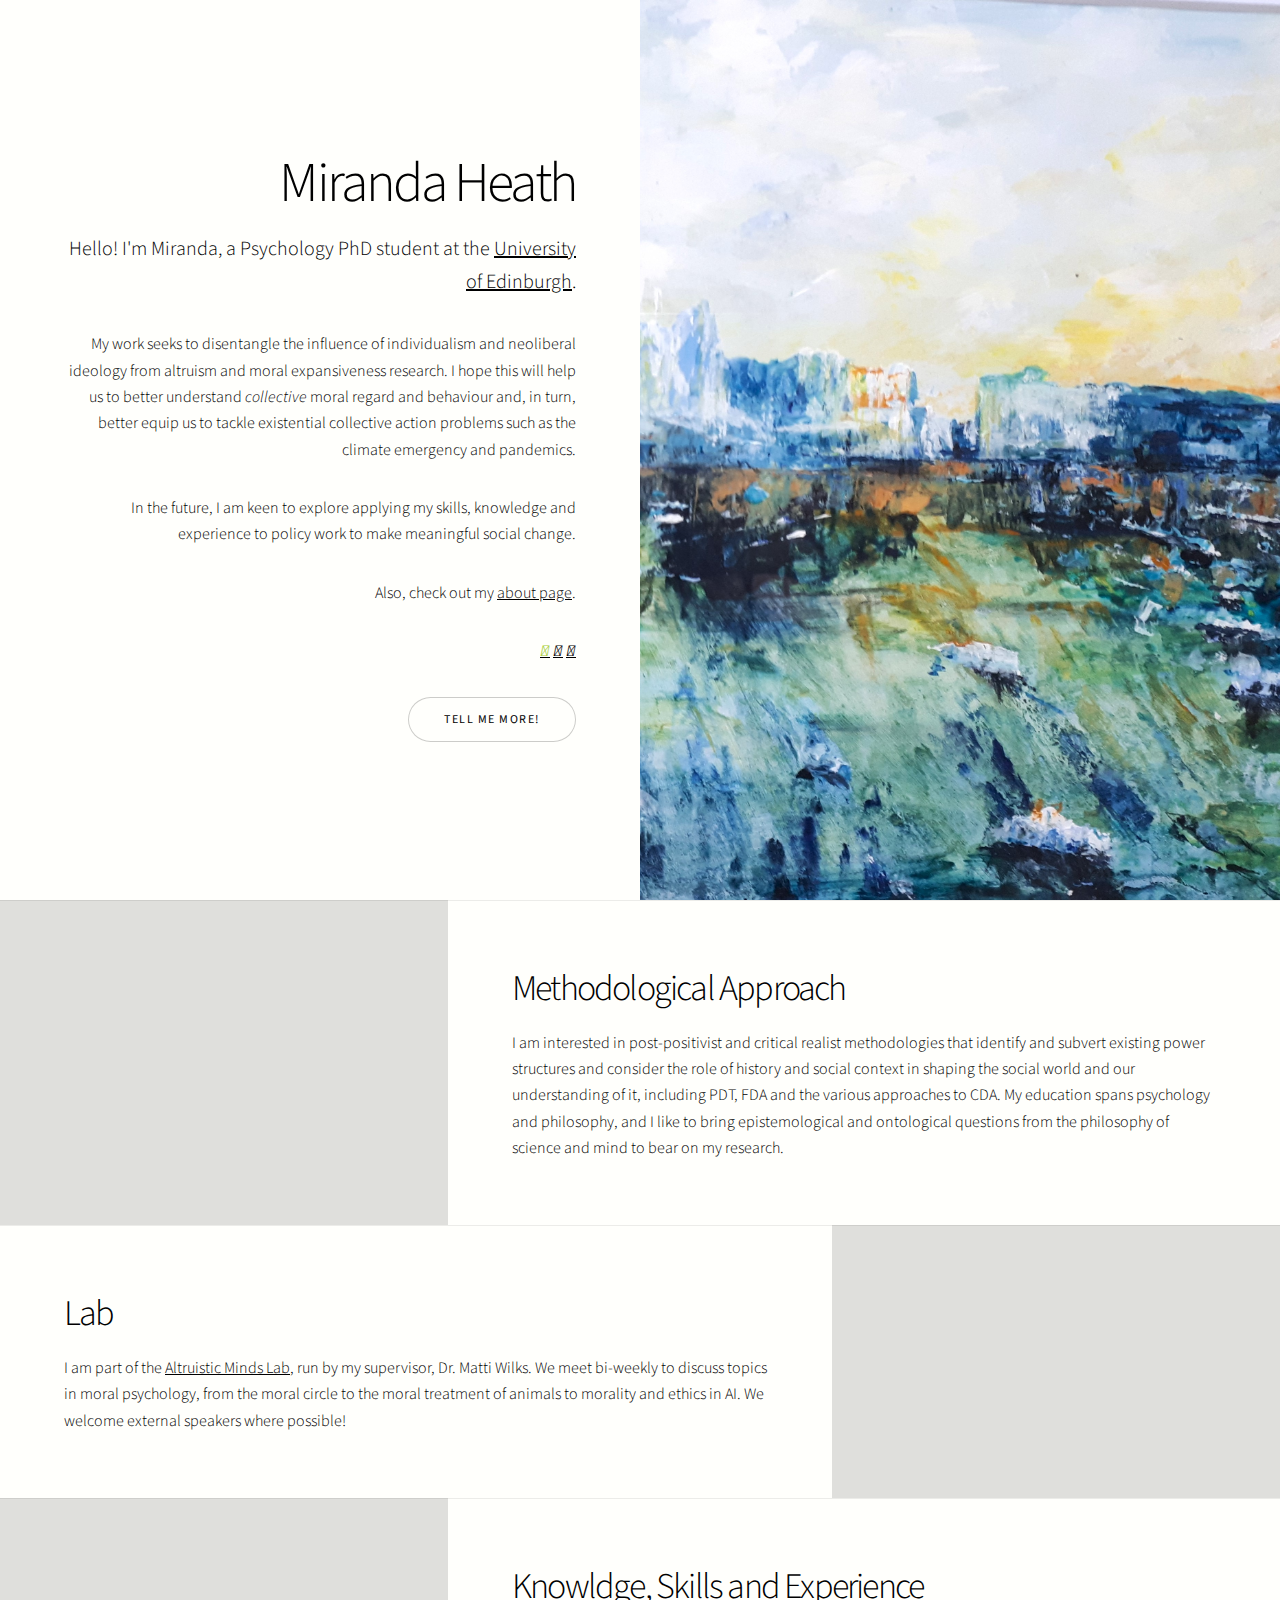
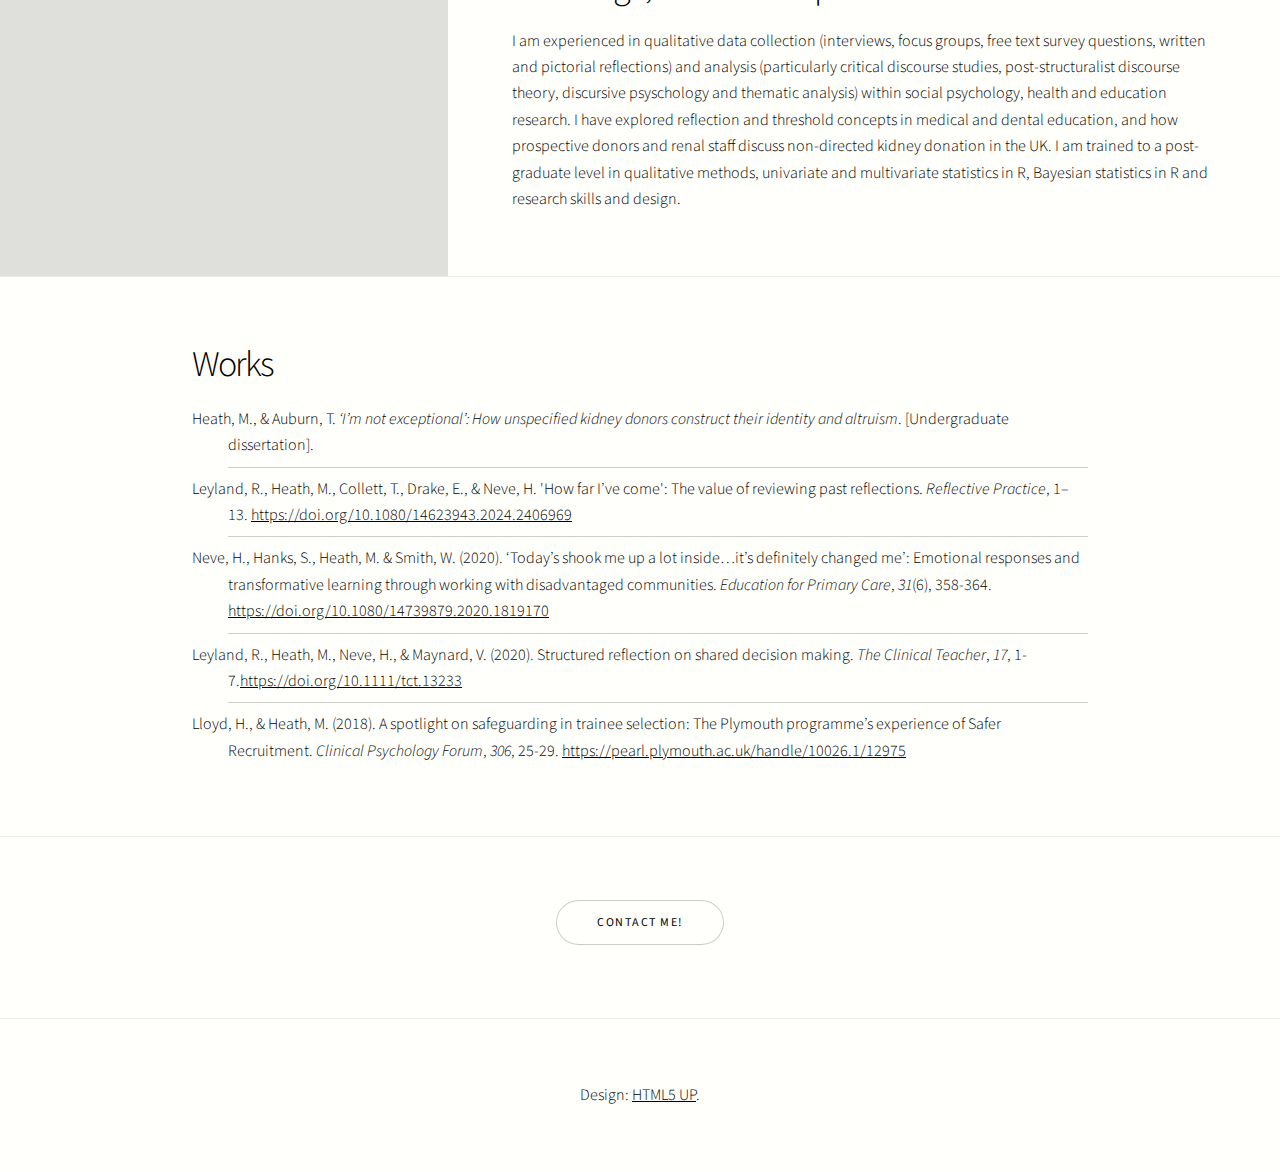
==== commit 2f0b917e: "add about page stub" ====
--- a/index.html
+++ b/index.html
@@ -21,10 +21,11 @@
 					<section class="banner style1 orient-left content-align-right image-position-right fullscreen onload-image-fade-in onload-content-fade-right">
 						<div class="content">
 							<h1>Miranda Heath</h1>
-							<p class="major">Hello! I'm Miranda, a Psychology PhD student at the <a href="https://www.ed.ac.uk/profile/miranda-heath">University of Edinburgh</a>.
-							<p>My work seeks to disentangle the influence of individualist and neoliberal ideology from altruism, pro-social behaviour and moral circle research. I hope this will help us to better understand <em>collective</em> moral regard and behaviour and, in turn, better equip us to tackle existential collective action problems such as the climate emergency and pandemics.</p>
+							<p class="major">Hello! I'm Miranda, a Psychology PhD student at the <a href="https://www.ed.ac.uk/profile/miranda-heath" target= "_blank">University of Edinburgh</a>.
+							<p>My work seeks to disentangle the influence of individualism and neoliberal ideology from altruism and moral expansiveness research. I hope this will help us to better understand <em>collective</em> moral regard and behaviour and, in turn, better equip us to tackle existential collective action problems such as the climate emergency and pandemics.</p>
 							<p>In the future, I am keen to explore applying my skills, knowledge and experience to policy work to make meaningful social change.</p>
-							<p><a href = "https://orcid.org/0000-0003-0115-0978"><i class="fa-brands fa-orcid"></i></a>  <a href = "https://www.researchgate.net/profile/Miranda-Heath-3"><i class="fa-brands fa-researchgate"></i></a> <a href = "https://github.com/MiGrHe"><i class="fa-brands fa-github"></i></a></p>
+							<p>Also, check out my <a href="about.html">about page</a>.</p>
+							<p><a href = "https://orcid.org/0000-0003-0115-0978" target= "_blank"><i class="fa-brands fa-orcid" ></i></a>  <a href = "https://www.researchgate.net/profile/Miranda-Heath-3" target= "_blank"><i class="fa-brands fa-researchgate"></i></a> <a href = "https://github.com/MirandaHeath" target= "_blank"><i class="fa-brands fa-github"></i></a></p>
 							<ul class="actions stacked">
 								<li><a href="#first" class="button big wide smooth-scroll-middle">Tell me more!</a></li>
 							</ul>
@@ -38,7 +39,7 @@
 					<section class="spotlight style1 orient-right content-align-left image-position-center onscroll-image-fade-in" id="first">
 						<div class="content">
 							<h2>Methodological Approach</h2>
-							<p>I am interested in post-positivist and critical realist methodologies that identify and subvert existing power structures and consider the role of history and social context in shaping the social world and our understanding of it, including PDT, FDA and the various approaches to CDA. My education spans psychology and philosophy, and I like to bring questions of epistemology and ontology from the philosophy of science and mind to bear on my research.</p>
+							<p>I am interested in post-positivist and critical realist methodologies that identify and subvert existing power structures and consider the role of history and social context in shaping the social world and our understanding of it, including PDT, FDA and the various approaches to CDA. My education spans psychology and philosophy, and I like to bring epistemological and ontological questions from the philosophy of science and mind to bear on my research.</p>
 						</div>
 						<div class="image">
 							<img src="images/spotlight01.jpg" alt="" />
@@ -49,7 +50,7 @@
 					<section class="spotlight style1 orient-left content-align-left image-position-center onscroll-image-fade-in">
 						<div class="content">
 							<h2>Lab</h2>
-							<p>I am part of the <a href="https://www.mattiwilks.com/lab">Altruistic Minds Lab</a>, run by my supervisor, Dr. Matti Wilks. We meet bi-weekly to discuss topics in moral psychology, from the moral circle to the moral treatment of animals to morality and ethics in AI. We welcome external speakers where possible!</p>
+							<p>I am part of the <a href="https://www.mattiwilks.com/lab" target= "_blank">Altruistic Minds Lab</a>, run by my supervisor, Dr. Matti Wilks. We meet bi-weekly to discuss topics in moral psychology, from the moral circle to the moral treatment of animals to morality and ethics in AI. We welcome external speakers where possible!</p>
 						</div>
 						<div class="image">
 							<img src="images/spotlight02.jpg" alt="" />
@@ -60,7 +61,7 @@
 					<section class="spotlight style1 orient-right content-align-left image-position-center onscroll-image-fade-in">
 						<div class="content">
 							<h2>Knowldge, Skills and Experience</h2>
-							<p>I have professional experience in qualitative data collection (interviews, focus groups, free text survey questions and written and pictorial reflections) and analysis (PDT, TA, the framework method, CA, MCA, DP) within social psychology, health and education research. I have explored reflection and threshold concepts in medical and dental education, and how prospective donors and renal staff discuss non-directed kidney donation in the UK. I am trained to a post-graduate level in qualitative methods, univariate and multivariate statistics in R and research skills and design.</p>
+							<p>I am experienced in qualitative data collection (interviews, focus groups, free text survey questions, written and pictorial reflections) and analysis (particularly critical discourse studies, post-structuralist discourse theory, discursive psyschology and thematic analysis) within social psychology, health and education research. I have explored reflection and threshold concepts in medical and dental education, and how prospective donors and renal staff discuss non-directed kidney donation in the UK. I am trained to a post-graduate level in qualitative methods, univariate and multivariate statistics in R, Bayesian statistics in R and research skills and design.</p>
 						</div>
 						<div class="image">
 							<img src="images/spotlight03.jpg" alt="" />
@@ -72,11 +73,11 @@
 					<div class="content">
 						<h2>Works</h2>
 						<ul class="alt">
-							<li>Heath, M., & Auburn, T. <em>‘I’m not exceptional’: How unspecified kidney donors construct their identity and altruism.</em>. [Unpublished manuscript].</li>
-							<li>Leyland, R., Heath, M., Collett, T., Drake, E., & Neve, H. <em>“How far I’ve come”: The value of reviewing past reflections.</em> [Manuscript submitted for publication].</li>
-							<li>Neve, H., Hanks, S., Heath, M. & Smith, W. (2020). ‘Today’s shook me up a lot inside…it’s definitely changed me’: Emotional responses and transformative learning through working with disadvantaged communities. <em>Education for Primary Care</em>, <em>31</em>(6), 358-364.</li>
-							<li>Leyland, R., Heath, M., Neve, H., & Maynard, V. (2020). Structured reflection on shared decision making. <em>The Clinical Teacher</em>, <em>17</em>, 1-7.</li>
-							<li>Lloyd, H., & Heath, M. (2018). A spotlight on safeguarding in trainee selection: The Plymouth programme’s experience of Safer Recruitment. <em>Clinical Psychology Forum</em>, <em>306</em>, 25-29.</li>
+							<li>Heath, M., & Auburn, T. <em>‘I’m not exceptional’: How unspecified kidney donors construct their identity and altruism</em>. [Undergraduate dissertation].</li>
+							<li>Leyland, R., Heath, M., Collett, T., Drake, E., & Neve, H. 'How far I’ve come': The value of reviewing past reflections. <em>Reflective Practice</em>, 1–13. <a href = https://doi.org/10.1080/14623943.2024.2406969 target= "_blank">https://doi.org/10.1080/14623943.2024.2406969</a></li>
+							<li>Neve, H., Hanks, S., Heath, M. & Smith, W. (2020). ‘Today’s shook me up a lot inside…it’s definitely changed me’: Emotional responses and transformative learning through working with disadvantaged communities. <em>Education for Primary Care</em>, <em>31</em>(6), 358-364. <a href = "https://doi.org/10.1080/14739879.2020.1819170" target= "_blank">https://doi.org/10.1080/14739879.2020.1819170</a></li>
+							<li>Leyland, R., Heath, M., Neve, H., & Maynard, V. (2020). Structured reflection on shared decision making. <em>The Clinical Teacher</em>, <em>17</em>, 1-7.<a href = "https://doi.org/10.1111/tct.13233" target= "_blank">https://doi.org/10.1111/tct.13233</a></li>
+							<li>Lloyd, H., & Heath, M. (2018). A spotlight on safeguarding in trainee selection: The Plymouth programme’s experience of Safer Recruitment. <em>Clinical Psychology Forum</em>, <em>306</em>, 25-29. <a href = "https://pearl.plymouth.ac.uk/handle/10026.1/12975" target= "_blank">https://pearl.plymouth.ac.uk/handle/10026.1/12975</a></li>
 						</ul>
 					</div>
 				</section>
@@ -84,31 +85,16 @@
 				<!-- Six -->
 					<section class="wrapper style1 align-center">
 						<div class="inner medium">
-							<h2>Contact Me</h2>
-							<form method="post" action="form.php" id = "contact-form">
-								<div class="fields">
-									<div class="field half">
-										<label for="name">Name</label>
-										<input type="text" name="name" id="name" value="" />
-									</div>
-									<div class="field half">
-										<label for="email">Email</label>
-										<input type="email" name="email" id="email" value="" />
-									</div>
-									<div class="field">
-										<label for="message">Message</label>
-										<textarea name="message" id="message" rows="6"></textarea>
-									</div>
-								</div>
-								<ul class="actions special">
-									<li><input type="submit" name="submit" id="submit" value="Send Message" /></li>
-								</ul>
-							</form>
-							
+							<ul class="actions stacked">
+								<li><a href="https://forms.office.com/Pages/ResponsePage.aspx?id=sAafLmkWiUWHiRCgaTTcYY3TRgANQcZOiW8-d-v0uCBUNFFJMDQ0VkFCSDA1OTQwVUxGMDRES1Q1TC4u" target= "_blank" class="button big wide smooth-scroll-middle">Contact Me!</a></li>
+							</ul>
+						</div>
+					</section>
+
 				<!-- Footer -->
 					<footer class="wrapper style1 align-center">
 						<div class="inner">
-							<p>&copy; Untitled. Design: <a href="https://html5up.net">HTML5 UP</a>.</p>
+							<p>Design: <a href="https://html5up.net">HTML5 UP</a>.</p>
 						</div>
 					</footer>
 
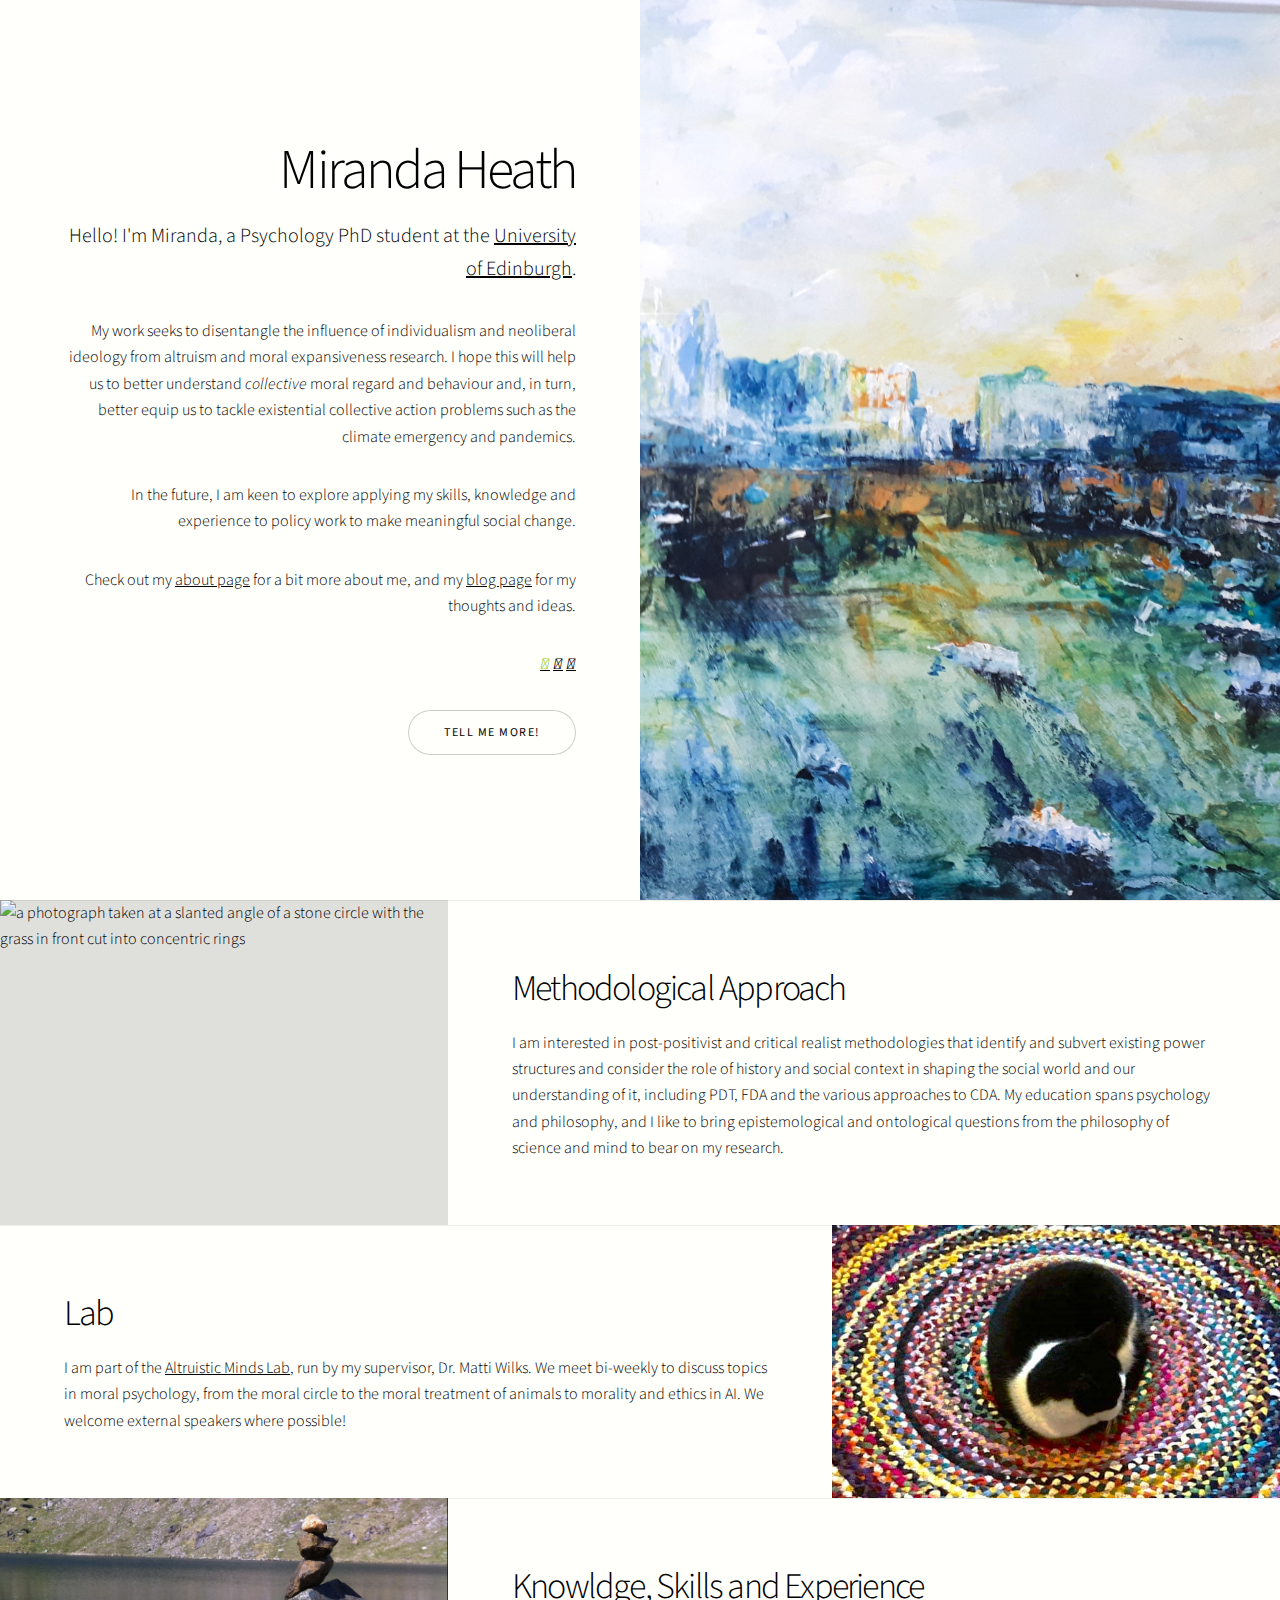
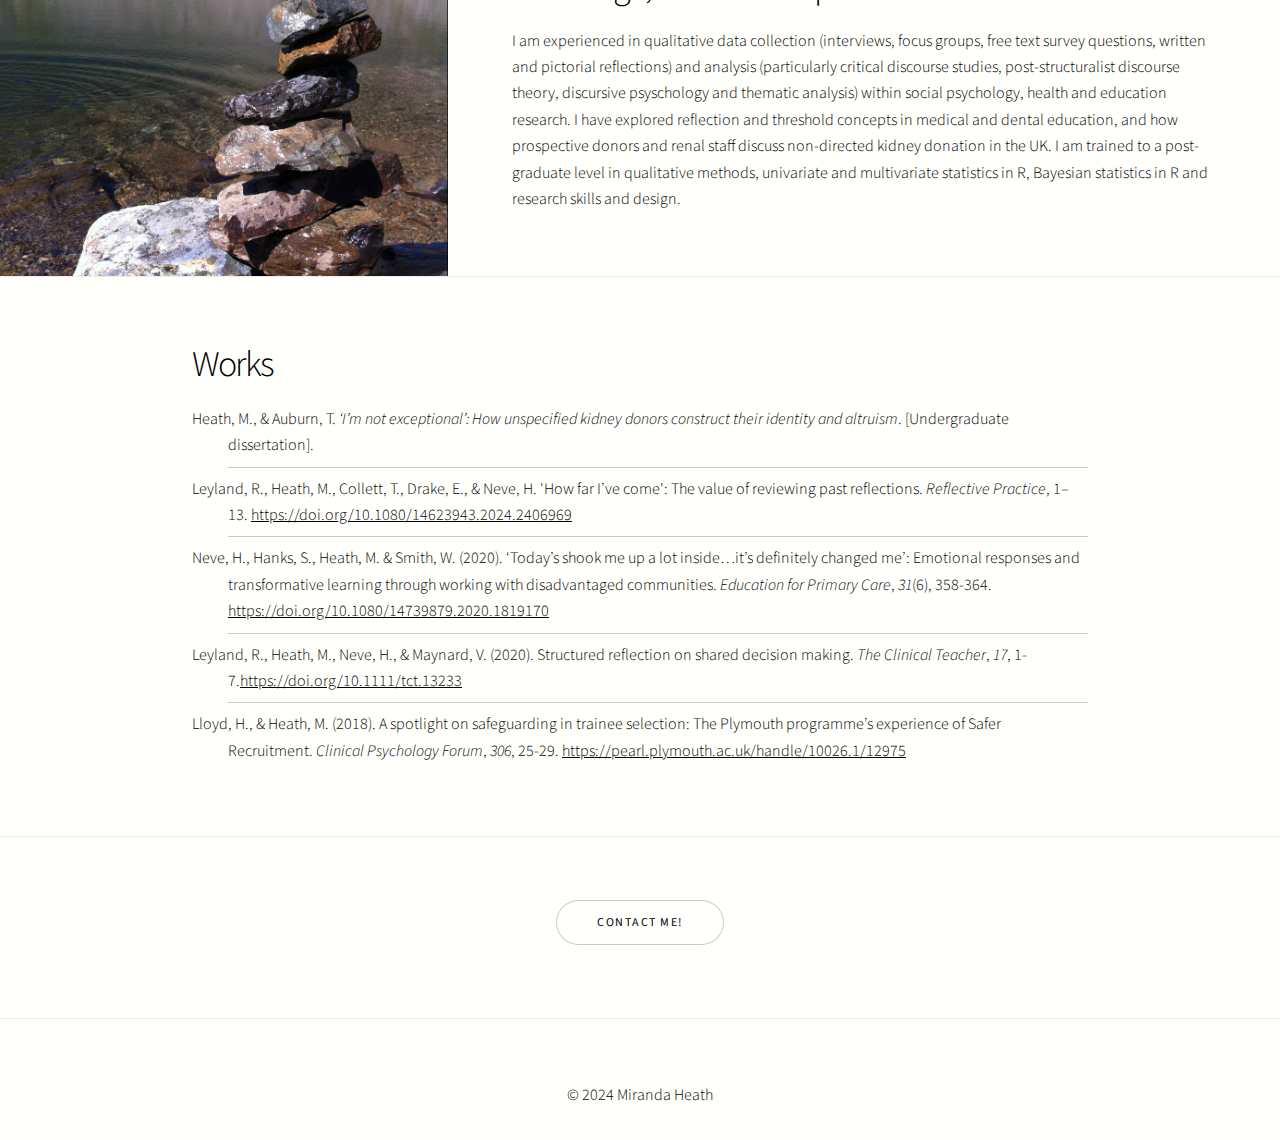
==== commit 14bc3da1: "clean up some of the HTML and CSS" ====
--- a/index.html
+++ b/index.html
@@ -1,114 +1,80 @@
-<!DOCTYPE HTML>
-<!--
-	Story by HTML5 UP
-	html5up.net | @ajlkn
-	Free for personal and commercial use under the CCA 3.0 license (html5up.net/license)
--->
+<!doctype html>
 <html>
 	<head>
 		<title>Miranda Heath</title>
 		<meta charset="utf-8" />
 		<meta name="viewport" content="width=device-width, initial-scale=1, user-scalable=no" />
 		<link rel="stylesheet" href="assets/css/main.css" />
-		<noscript><link rel="stylesheet" href="assets/css/noscript.css" /></noscript>
 	</head>
 	<body class="is-preload">
-
-		<!-- Wrapper -->
-			<div id="wrapper" class="divided">
-
-				<!-- One -->
-					<section class="banner style1 orient-left content-align-right image-position-right fullscreen onload-image-fade-in onload-content-fade-right">
-						<div class="content">
-							<h1>Miranda Heath</h1>
-							<p class="major">Hello! I'm Miranda, a Psychology PhD student at the <a href="https://www.ed.ac.uk/profile/miranda-heath" target= "_blank">University of Edinburgh</a>.
-							<p>My work seeks to disentangle the influence of individualism and neoliberal ideology from altruism and moral expansiveness research. I hope this will help us to better understand <em>collective</em> moral regard and behaviour and, in turn, better equip us to tackle existential collective action problems such as the climate emergency and pandemics.</p>
-							<p>In the future, I am keen to explore applying my skills, knowledge and experience to policy work to make meaningful social change.</p>
-							<p>Also, check out my <a href="about.html">about page</a>.</p>
-							<p><a href = "https://orcid.org/0000-0003-0115-0978" target= "_blank"><i class="fa-brands fa-orcid" ></i></a>  <a href = "https://www.researchgate.net/profile/Miranda-Heath-3" target= "_blank"><i class="fa-brands fa-researchgate"></i></a> <a href = "https://github.com/MirandaHeath" target= "_blank"><i class="fa-brands fa-github"></i></a></p>
-							<ul class="actions stacked">
-								<li><a href="#first" class="button big wide smooth-scroll-middle">Tell me more!</a></li>
-							</ul>
-						</div>
-						<div class="image">
-							<img src="images/banner.jpg" alt="" />
-						</div>
-					</section>
-
-				<!-- Two -->
-					<section class="spotlight style1 orient-right content-align-left image-position-center onscroll-image-fade-in" id="first">
-						<div class="content">
-							<h2>Methodological Approach</h2>
-							<p>I am interested in post-positivist and critical realist methodologies that identify and subvert existing power structures and consider the role of history and social context in shaping the social world and our understanding of it, including PDT, FDA and the various approaches to CDA. My education spans psychology and philosophy, and I like to bring epistemological and ontological questions from the philosophy of science and mind to bear on my research.</p>
-						</div>
-						<div class="image">
-							<img src="images/spotlight01.jpg" alt="" />
-						</div>
-					</section>
-
-				<!-- Three -->
-					<section class="spotlight style1 orient-left content-align-left image-position-center onscroll-image-fade-in">
-						<div class="content">
-							<h2>Lab</h2>
-							<p>I am part of the <a href="https://www.mattiwilks.com/lab" target= "_blank">Altruistic Minds Lab</a>, run by my supervisor, Dr. Matti Wilks. We meet bi-weekly to discuss topics in moral psychology, from the moral circle to the moral treatment of animals to morality and ethics in AI. We welcome external speakers where possible!</p>
-						</div>
-						<div class="image">
-							<img src="images/spotlight02.jpg" alt="" />
-						</div>
-					</section>
-
-				<!-- Four -->
-					<section class="spotlight style1 orient-right content-align-left image-position-center onscroll-image-fade-in">
-						<div class="content">
-							<h2>Knowldge, Skills and Experience</h2>
-							<p>I am experienced in qualitative data collection (interviews, focus groups, free text survey questions, written and pictorial reflections) and analysis (particularly critical discourse studies, post-structuralist discourse theory, discursive psyschology and thematic analysis) within social psychology, health and education research. I have explored reflection and threshold concepts in medical and dental education, and how prospective donors and renal staff discuss non-directed kidney donation in the UK. I am trained to a post-graduate level in qualitative methods, univariate and multivariate statistics in R, Bayesian statistics in R and research skills and design.</p>
-						</div>
-						<div class="image">
-							<img src="images/spotlight03.jpg" alt="" />
-						</div>
-					</section>
-
-				<!-- Five -->
-				<section class="spotlight style1 orient-right content-align-left image-position-center onscroll-image-fade-in">
-					<div class="content">
-						<h2>Works</h2>
-						<ul class="alt">
-							<li>Heath, M., & Auburn, T. <em>‘I’m not exceptional’: How unspecified kidney donors construct their identity and altruism</em>. [Undergraduate dissertation].</li>
-							<li>Leyland, R., Heath, M., Collett, T., Drake, E., & Neve, H. 'How far I’ve come': The value of reviewing past reflections. <em>Reflective Practice</em>, 1–13. <a href = https://doi.org/10.1080/14623943.2024.2406969 target= "_blank">https://doi.org/10.1080/14623943.2024.2406969</a></li>
-							<li>Neve, H., Hanks, S., Heath, M. & Smith, W. (2020). ‘Today’s shook me up a lot inside…it’s definitely changed me’: Emotional responses and transformative learning through working with disadvantaged communities. <em>Education for Primary Care</em>, <em>31</em>(6), 358-364. <a href = "https://doi.org/10.1080/14739879.2020.1819170" target= "_blank">https://doi.org/10.1080/14739879.2020.1819170</a></li>
-							<li>Leyland, R., Heath, M., Neve, H., & Maynard, V. (2020). Structured reflection on shared decision making. <em>The Clinical Teacher</em>, <em>17</em>, 1-7.<a href = "https://doi.org/10.1111/tct.13233" target= "_blank">https://doi.org/10.1111/tct.13233</a></li>
-							<li>Lloyd, H., & Heath, M. (2018). A spotlight on safeguarding in trainee selection: The Plymouth programme’s experience of Safer Recruitment. <em>Clinical Psychology Forum</em>, <em>306</em>, 25-29. <a href = "https://pearl.plymouth.ac.uk/handle/10026.1/12975" target= "_blank">https://pearl.plymouth.ac.uk/handle/10026.1/12975</a></li>
-						</ul>
-					</div>
-				</section>
-
-				<!-- Six -->
-					<section class="wrapper style1 align-center">
-						<div class="inner medium">
-							<ul class="actions stacked">
-								<li><a href="https://forms.office.com/Pages/ResponsePage.aspx?id=sAafLmkWiUWHiRCgaTTcYY3TRgANQcZOiW8-d-v0uCBUNFFJMDQ0VkFCSDA1OTQwVUxGMDRES1Q1TC4u" target= "_blank" class="button big wide smooth-scroll-middle">Contact Me!</a></li>
-							</ul>
-						</div>
-					</section>
-
-				<!-- Footer -->
-					<footer class="wrapper style1 align-center">
-						<div class="inner">
-							<p>Design: <a href="https://html5up.net">HTML5 UP</a>.</p>
-						</div>
-					</footer>
-
-			</div>
-
-		<!-- Scripts -->
-			<script src="assets/js/jquery.min.js"></script>
-			<script src="assets/js/jquery.scrollex.min.js"></script>
-			<script src="assets/js/jquery.scrolly.min.js"></script>
-			<script src="assets/js/browser.min.js"></script>
-			<script src="assets/js/breakpoints.min.js"></script>
-			<script src="assets/js/util.js"></script>
-			<script src="assets/js/main.js"></script>
-			<script src="https://kit.fontawesome.com/dfafc9ca38.js" crossorigin="anonymous"></script>
-
+		<div id="wrapper" class="divided">
+			<section class="banner style1 orient-left content-align-right image-position-right fullscreen onload-image-fade-in onload-content-fade-right">
+				<div class="content">
+					<h1>Miranda Heath</h1>
+					<p class="major">Hello! I'm Miranda, a Psychology PhD student at the <a href="https://www.ed.ac.uk/profile/miranda-heath" target= "_blank">University of Edinburgh</a>.
+					<p>My work seeks to disentangle the influence of individualism and neoliberal ideology from altruism and moral expansiveness research. I hope this will help us to better understand <em>collective</em> moral regard and behaviour and, in turn, better equip us to tackle existential collective action problems such as the climate emergency and pandemics.</p>
+					<p>In the future, I am keen to explore applying my skills, knowledge and experience to policy work to make meaningful social change.</p>
+					<p>Check out my <a href="about.html">about page</a> for a bit more about me, and my <a href="blog.html">blog page</a> for my thoughts and ideas.</p>
+					<p><a href = "https://orcid.org/0000-0003-0115-0978" target= "_blank"><i class="fa-brands fa-orcid" ></i></a>  <a href = "https://www.researchgate.net/profile/Miranda-Heath-3" target= "_blank"><i class="fa-brands fa-researchgate"></i></a> <a href = "https://github.com/MirandaHeath" target= "_blank"><i class="fa-brands fa-github"></i></a></p>
+					<ul class="actions stacked">
+						<li><a href="#first" class="button big wide smooth-scroll-middle">Tell me more!</a></li>
+					</ul>
+				</div>
+				<div class="image">
+					<img src="images/banner.jpg" alt="an expressive painting of a melting ice landscape" />
+				</div>
+			</section>
+			<section class="spotlight style1 orient-right content-align-left image-position-center onscroll-image-fade-in" id="first">
+				<div class="content">
+					<h2>Methodological Approach</h2>
+					<p>I am interested in post-positivist and critical realist methodologies that identify and subvert existing power structures and consider the role of history and social context in shaping the social world and our understanding of it, including PDT, FDA and the various approaches to CDA. My education spans psychology and philosophy, and I like to bring epistemological and ontological questions from the philosophy of science and mind to bear on my research.</p>
+				</div>
+				<div class="image">
+					<img src="images/spotlight01.jpg" alt="a photograph taken at a slanted angle of a stone circle with the grass in front cut into concentric rings" />
+				</div>
+			</section>
+			<section class="spotlight style1 orient-left content-align-left image-position-center onscroll-image-fade-in">
+				<div class="content">
+					<h2>Lab</h2>
+					<p>I am part of the <a href="https://www.mattiwilks.com/lab" target= "_blank">Altruistic Minds Lab</a>, run by my supervisor, Dr. Matti Wilks. We meet bi-weekly to discuss topics in moral psychology, from the moral circle to the moral treatment of animals to morality and ethics in AI. We welcome external speakers where possible!</p>
+				</div>
+				<div class="image">
+					<img src="images/spotlight02.jpg" alt="a photograph of a black and white cat sat in the middle or a round rug with different bands of colour in concentric rings" />
+				</div>
+			</section>
+			<section class="spotlight style1 orient-right content-align-left image-position-center onscroll-image-fade-in">
+				<div class="content">
+					<h2>Knowldge, Skills and Experience</h2>
+					<p>I am experienced in qualitative data collection (interviews, focus groups, free text survey questions, written and pictorial reflections) and analysis (particularly critical discourse studies, post-structuralist discourse theory, discursive psyschology and thematic analysis) within social psychology, health and education research. I have explored reflection and threshold concepts in medical and dental education, and how prospective donors and renal staff discuss non-directed kidney donation in the UK. I am trained to a post-graduate level in qualitative methods, univariate and multivariate statistics in R, Bayesian statistics in R and research skills and design.</p>
+				</div>
+				<div class="image">
+					<img src="images/spotlight03.jpg" alt="a photograph of a balanced stack of rocks next to a lake with concentric rings of ripples on the surface" />
+				</div>
+			</section>
+			<section class="spotlight style1 orient-right content-align-left image-position-center onscroll-image-fade-in">
+				<div class="content">
+					<h2>Works</h2>
+					<ul class="alt">
+						<li>Heath, M., & Auburn, T. <em>‘I’m not exceptional’: How unspecified kidney donors construct their identity and altruism</em>. [Undergraduate dissertation].</li>
+						<li>Leyland, R., Heath, M., Collett, T., Drake, E., & Neve, H. 'How far I’ve come': The value of reviewing past reflections. <em>Reflective Practice</em>, 1–13. <a href = https://doi.org/10.1080/14623943.2024.2406969 target= "_blank">https://doi.org/10.1080/14623943.2024.2406969</a></li>
+						<li>Neve, H., Hanks, S., Heath, M. & Smith, W. (2020). ‘Today’s shook me up a lot inside…it’s definitely changed me’: Emotional responses and transformative learning through working with disadvantaged communities. <em>Education for Primary Care</em>, <em>31</em>(6), 358-364. <a href = "https://doi.org/10.1080/14739879.2020.1819170" target= "_blank">https://doi.org/10.1080/14739879.2020.1819170</a></li>
+						<li>Leyland, R., Heath, M., Neve, H., & Maynard, V. (2020). Structured reflection on shared decision making. <em>The Clinical Teacher</em>, <em>17</em>, 1-7.<a href = "https://doi.org/10.1111/tct.13233" target= "_blank">https://doi.org/10.1111/tct.13233</a></li>
+						<li>Lloyd, H., & Heath, M. (2018). A spotlight on safeguarding in trainee selection: The Plymouth programme’s experience of Safer Recruitment. <em>Clinical Psychology Forum</em>, <em>306</em>, 25-29. <a href = "https://pearl.plymouth.ac.uk/handle/10026.1/12975" target= "_blank">https://pearl.plymouth.ac.uk/handle/10026.1/12975</a></li>
+					</ul>
+				</div>
+			</section>
+			<section class="wrapper style1 align-center">
+				<div class="inner medium">
+					<ul class="actions stacked">
+						<li><a href="https://forms.office.com/Pages/ResponsePage.aspx?id=sAafLmkWiUWHiRCgaTTcYY3TRgANQcZOiW8-d-v0uCBUNFFJMDQ0VkFCSDA1OTQwVUxGMDRES1Q1TC4u" target= "_blank" class="button big wide smooth-scroll-middle">Contact Me!</a></li>
+					</ul>
+				</div>
+			</section>
+			<footer class="wrapper style1 align-center">
+				<div class="inner">
+					&copy; 2024 Miranda Heath
+				</div>
+			</footer>
+		</div>
 	</body>
 </html>--- a/assets/css/main.css
+++ b/assets/css/main.css
@@ -101,17 +101,6 @@
 	body {
 		background: #ffffff;
 	}
-
-		body.is-preload *, body.is-preload *:before, body.is-preload *:after {
-			-moz-animation: none !important;
-			-webkit-animation: none !important;
-			-ms-animation: none !important;
-			animation: none !important;
-			-moz-transition: none !important;
-			-webkit-transition: none !important;
-			-ms-transition: none !important;
-			transition: none !important;
-		}
 
 /* Type */
 
@@ -3038,411 +3027,6 @@
 		background-color: transparent;
 	}
 
-/* Banner (transitions) */
-
-	.banner.onload-content-fade-up .content {
-		-moz-transition: opacity 0.75s ease-in-out, -moz-transform 0.75s ease-in-out;
-		-webkit-transition: opacity 0.75s ease-in-out, -webkit-transform 0.75s ease-in-out;
-		-ms-transition: opacity 0.75s ease-in-out, -ms-transform 0.75s ease-in-out;
-		transition: opacity 0.75s ease-in-out, transform 0.75s ease-in-out;
-	}
-
-	body.is-preload .banner.onload-content-fade-up .content {
-		-moz-transform: translateY(1rem);
-		-webkit-transform: translateY(1rem);
-		-ms-transform: translateY(1rem);
-		transform: translateY(1rem);
-		opacity: 0;
-	}
-
-	.banner.onload-content-fade-down .content {
-		-moz-transition: opacity 0.75s ease-in-out, -moz-transform 0.75s ease-in-out;
-		-webkit-transition: opacity 0.75s ease-in-out, -webkit-transform 0.75s ease-in-out;
-		-ms-transition: opacity 0.75s ease-in-out, -ms-transform 0.75s ease-in-out;
-		transition: opacity 0.75s ease-in-out, transform 0.75s ease-in-out;
-	}
-
-	body.is-preload .banner.onload-content-fade-down .content {
-		-moz-transform: translateY(-1rem);
-		-webkit-transform: translateY(-1rem);
-		-ms-transform: translateY(-1rem);
-		transform: translateY(-1rem);
-		opacity: 0;
-	}
-
-	.banner.onload-content-fade-left .content {
-		-moz-transition: opacity 0.75s ease-in-out, -moz-transform 0.75s ease-in-out;
-		-webkit-transition: opacity 0.75s ease-in-out, -webkit-transform 0.75s ease-in-out;
-		-ms-transition: opacity 0.75s ease-in-out, -ms-transform 0.75s ease-in-out;
-		transition: opacity 0.75s ease-in-out, transform 0.75s ease-in-out;
-	}
-
-	body.is-preload .banner.onload-content-fade-left .content {
-		-moz-transform: translateX(1rem);
-		-webkit-transform: translateX(1rem);
-		-ms-transform: translateX(1rem);
-		transform: translateX(1rem);
-		opacity: 0;
-	}
-
-	.banner.onload-content-fade-right .content {
-		-moz-transition: opacity 0.75s ease-in-out, -moz-transform 0.75s ease-in-out;
-		-webkit-transition: opacity 0.75s ease-in-out, -webkit-transform 0.75s ease-in-out;
-		-ms-transition: opacity 0.75s ease-in-out, -ms-transform 0.75s ease-in-out;
-		transition: opacity 0.75s ease-in-out, transform 0.75s ease-in-out;
-	}
-
-	body.is-preload .banner.onload-content-fade-right .content {
-		-moz-transform: translateX(-1rem);
-		-webkit-transform: translateX(-1rem);
-		-ms-transform: translateX(-1rem);
-		transform: translateX(-1rem);
-		opacity: 0;
-	}
-
-	.banner.onload-content-fade-in .content {
-		-moz-transition: opacity 0.75s ease-in-out;
-		-webkit-transition: opacity 0.75s ease-in-out;
-		-ms-transition: opacity 0.75s ease-in-out;
-		transition: opacity 0.75s ease-in-out;
-	}
-
-	body.is-preload .banner.onload-content-fade-in .content {
-		opacity: 0;
-	}
-
-	.banner.onload-image-fade-up .image {
-		-moz-transition: opacity 0.75s ease-in-out, -moz-transform 0.75s ease-in-out;
-		-webkit-transition: opacity 0.75s ease-in-out, -webkit-transform 0.75s ease-in-out;
-		-ms-transition: opacity 0.75s ease-in-out, -ms-transform 0.75s ease-in-out;
-		transition: opacity 0.75s ease-in-out, transform 0.75s ease-in-out;
-	}
-
-		.banner.onload-image-fade-up .image img {
-			-moz-transition: opacity 0.75s ease-in-out;
-			-webkit-transition: opacity 0.75s ease-in-out;
-			-ms-transition: opacity 0.75s ease-in-out;
-			transition: opacity 0.75s ease-in-out;
-			-moz-transition-delay: 0.5625s;
-			-webkit-transition-delay: 0.5625s;
-			-ms-transition-delay: 0.5625s;
-			transition-delay: 0.5625s;
-		}
-
-	body.is-preload .banner.onload-image-fade-up .image {
-		-moz-transform: translateY(1rem);
-		-webkit-transform: translateY(1rem);
-		-ms-transform: translateY(1rem);
-		transform: translateY(1rem);
-		opacity: 0;
-	}
-
-		body.is-preload .banner.onload-image-fade-up .image img {
-			opacity: 0;
-		}
-
-	.banner.onload-image-fade-down .image {
-		-moz-transition: opacity 0.75s ease-in-out, -moz-transform 0.75s ease-in-out;
-		-webkit-transition: opacity 0.75s ease-in-out, -webkit-transform 0.75s ease-in-out;
-		-ms-transition: opacity 0.75s ease-in-out, -ms-transform 0.75s ease-in-out;
-		transition: opacity 0.75s ease-in-out, transform 0.75s ease-in-out;
-	}
-
-		.banner.onload-image-fade-down .image img {
-			-moz-transition: opacity 0.75s ease-in-out;
-			-webkit-transition: opacity 0.75s ease-in-out;
-			-ms-transition: opacity 0.75s ease-in-out;
-			transition: opacity 0.75s ease-in-out;
-			-moz-transition-delay: 0.5625s;
-			-webkit-transition-delay: 0.5625s;
-			-ms-transition-delay: 0.5625s;
-			transition-delay: 0.5625s;
-		}
-
-	body.is-preload .banner.onload-image-fade-down .image {
-		-moz-transform: translateY(-1rem);
-		-webkit-transform: translateY(-1rem);
-		-ms-transform: translateY(-1rem);
-		transform: translateY(-1rem);
-		opacity: 0;
-	}
-
-		body.is-preload .banner.onload-image-fade-down .image img {
-			opacity: 0;
-		}
-
-	.banner.onload-image-fade-left .image {
-		-moz-transition: opacity 0.75s ease-in-out, -moz-transform 0.75s ease-in-out;
-		-webkit-transition: opacity 0.75s ease-in-out, -webkit-transform 0.75s ease-in-out;
-		-ms-transition: opacity 0.75s ease-in-out, -ms-transform 0.75s ease-in-out;
-		transition: opacity 0.75s ease-in-out, transform 0.75s ease-in-out;
-	}
-
-		.banner.onload-image-fade-left .image img {
-			-moz-transition: opacity 0.75s ease-in-out;
-			-webkit-transition: opacity 0.75s ease-in-out;
-			-ms-transition: opacity 0.75s ease-in-out;
-			transition: opacity 0.75s ease-in-out;
-			-moz-transition-delay: 0.5625s;
-			-webkit-transition-delay: 0.5625s;
-			-ms-transition-delay: 0.5625s;
-			transition-delay: 0.5625s;
-		}
-
-	body.is-preload .banner.onload-image-fade-left .image {
-		-moz-transform: translateX(1rem);
-		-webkit-transform: translateX(1rem);
-		-ms-transform: translateX(1rem);
-		transform: translateX(1rem);
-		opacity: 0;
-	}
-
-		body.is-preload .banner.onload-image-fade-left .image img {
-			opacity: 0;
-		}
-
-	.banner.onload-image-fade-right .image {
-		-moz-transition: opacity 0.75s ease-in-out, -moz-transform 0.75s ease-in-out;
-		-webkit-transition: opacity 0.75s ease-in-out, -webkit-transform 0.75s ease-in-out;
-		-ms-transition: opacity 0.75s ease-in-out, -ms-transform 0.75s ease-in-out;
-		transition: opacity 0.75s ease-in-out, transform 0.75s ease-in-out;
-	}
-
-		.banner.onload-image-fade-right .image img {
-			-moz-transition: opacity 0.75s ease-in-out;
-			-webkit-transition: opacity 0.75s ease-in-out;
-			-ms-transition: opacity 0.75s ease-in-out;
-			transition: opacity 0.75s ease-in-out;
-			-moz-transition-delay: 0.5625s;
-			-webkit-transition-delay: 0.5625s;
-			-ms-transition-delay: 0.5625s;
-			transition-delay: 0.5625s;
-		}
-
-	body.is-preload .banner.onload-image-fade-right .image {
-		-moz-transform: translateX(-1rem);
-		-webkit-transform: translateX(-1rem);
-		-ms-transform: translateX(-1rem);
-		transform: translateX(-1rem);
-		opacity: 0;
-	}
-
-		body.is-preload .banner.onload-image-fade-right .image img {
-			opacity: 0;
-		}
-
-	.banner.onload-image-fade-in .image img {
-		-moz-transition: opacity 0.75s ease-in-out;
-		-webkit-transition: opacity 0.75s ease-in-out;
-		-ms-transition: opacity 0.75s ease-in-out;
-		transition: opacity 0.75s ease-in-out;
-	}
-
-	body.is-preload .banner.onload-image-fade-in .image img {
-		opacity: 0;
-	}
-
-	.banner.onscroll-content-fade-up .content {
-		-moz-transition: opacity 0.75s ease-in-out, -moz-transform 0.75s ease-in-out;
-		-webkit-transition: opacity 0.75s ease-in-out, -webkit-transform 0.75s ease-in-out;
-		-ms-transition: opacity 0.75s ease-in-out, -ms-transform 0.75s ease-in-out;
-		transition: opacity 0.75s ease-in-out, transform 0.75s ease-in-out;
-	}
-
-	.banner.onscroll-content-fade-up.is-inactive .content {
-		-moz-transform: translateY(1rem);
-		-webkit-transform: translateY(1rem);
-		-ms-transform: translateY(1rem);
-		transform: translateY(1rem);
-		opacity: 0;
-	}
-
-	.banner.onscroll-content-fade-down .content {
-		-moz-transition: opacity 0.75s ease-in-out, -moz-transform 0.75s ease-in-out;
-		-webkit-transition: opacity 0.75s ease-in-out, -webkit-transform 0.75s ease-in-out;
-		-ms-transition: opacity 0.75s ease-in-out, -ms-transform 0.75s ease-in-out;
-		transition: opacity 0.75s ease-in-out, transform 0.75s ease-in-out;
-	}
-
-	.banner.onscroll-content-fade-down.is-inactive .content {
-		-moz-transform: translateY(-1rem);
-		-webkit-transform: translateY(-1rem);
-		-ms-transform: translateY(-1rem);
-		transform: translateY(-1rem);
-		opacity: 0;
-	}
-
-	.banner.onscroll-content-fade-left .content {
-		-moz-transition: opacity 0.75s ease-in-out, -moz-transform 0.75s ease-in-out;
-		-webkit-transition: opacity 0.75s ease-in-out, -webkit-transform 0.75s ease-in-out;
-		-ms-transition: opacity 0.75s ease-in-out, -ms-transform 0.75s ease-in-out;
-		transition: opacity 0.75s ease-in-out, transform 0.75s ease-in-out;
-	}
-
-	.banner.onscroll-content-fade-left.is-inactive .content {
-		-moz-transform: translateX(1rem);
-		-webkit-transform: translateX(1rem);
-		-ms-transform: translateX(1rem);
-		transform: translateX(1rem);
-		opacity: 0;
-	}
-
-	.banner.onscroll-content-fade-right .content {
-		-moz-transition: opacity 0.75s ease-in-out, -moz-transform 0.75s ease-in-out;
-		-webkit-transition: opacity 0.75s ease-in-out, -webkit-transform 0.75s ease-in-out;
-		-ms-transition: opacity 0.75s ease-in-out, -ms-transform 0.75s ease-in-out;
-		transition: opacity 0.75s ease-in-out, transform 0.75s ease-in-out;
-	}
-
-	.banner.onscroll-content-fade-right.is-inactive .content {
-		-moz-transform: translateX(-1rem);
-		-webkit-transform: translateX(-1rem);
-		-ms-transform: translateX(-1rem);
-		transform: translateX(-1rem);
-		opacity: 0;
-	}
-
-	.banner.onscroll-content-fade-in .content {
-		-moz-transition: opacity 0.75s ease-in-out;
-		-webkit-transition: opacity 0.75s ease-in-out;
-		-ms-transition: opacity 0.75s ease-in-out;
-		transition: opacity 0.75s ease-in-out;
-	}
-
-	.banner.onscroll-content-fade-in.is-inactive .content {
-		opacity: 0;
-	}
-
-	.banner.onscroll-image-fade-up .image {
-		-moz-transition: opacity 0.75s ease-in-out, -moz-transform 0.75s ease-in-out;
-		-webkit-transition: opacity 0.75s ease-in-out, -webkit-transform 0.75s ease-in-out;
-		-ms-transition: opacity 0.75s ease-in-out, -ms-transform 0.75s ease-in-out;
-		transition: opacity 0.75s ease-in-out, transform 0.75s ease-in-out;
-	}
-
-		.banner.onscroll-image-fade-up .image img {
-			-moz-transition: opacity 0.75s ease-in-out;
-			-webkit-transition: opacity 0.75s ease-in-out;
-			-ms-transition: opacity 0.75s ease-in-out;
-			transition: opacity 0.75s ease-in-out;
-			-moz-transition-delay: 0.5625s;
-			-webkit-transition-delay: 0.5625s;
-			-ms-transition-delay: 0.5625s;
-			transition-delay: 0.5625s;
-		}
-
-	.banner.onscroll-image-fade-up.is-inactive .image {
-		-moz-transform: translateY(1rem);
-		-webkit-transform: translateY(1rem);
-		-ms-transform: translateY(1rem);
-		transform: translateY(1rem);
-		opacity: 0;
-	}
-
-		.banner.onscroll-image-fade-up.is-inactive .image img {
-			opacity: 0;
-		}
-
-	.banner.onscroll-image-fade-down .image {
-		-moz-transition: opacity 0.75s ease-in-out, -moz-transform 0.75s ease-in-out;
-		-webkit-transition: opacity 0.75s ease-in-out, -webkit-transform 0.75s ease-in-out;
-		-ms-transition: opacity 0.75s ease-in-out, -ms-transform 0.75s ease-in-out;
-		transition: opacity 0.75s ease-in-out, transform 0.75s ease-in-out;
-	}
-
-		.banner.onscroll-image-fade-down .image img {
-			-moz-transition: opacity 0.75s ease-in-out;
-			-webkit-transition: opacity 0.75s ease-in-out;
-			-ms-transition: opacity 0.75s ease-in-out;
-			transition: opacity 0.75s ease-in-out;
-			-moz-transition-delay: 0.5625s;
-			-webkit-transition-delay: 0.5625s;
-			-ms-transition-delay: 0.5625s;
-			transition-delay: 0.5625s;
-		}
-
-	.banner.onscroll-image-fade-down.is-inactive .image {
-		-moz-transform: translateY(-1rem);
-		-webkit-transform: translateY(-1rem);
-		-ms-transform: translateY(-1rem);
-		transform: translateY(-1rem);
-		opacity: 0;
-	}
-
-		.banner.onscroll-image-fade-down.is-inactive .image img {
-			opacity: 0;
-		}
-
-	.banner.onscroll-image-fade-left .image {
-		-moz-transition: opacity 0.75s ease-in-out, -moz-transform 0.75s ease-in-out;
-		-webkit-transition: opacity 0.75s ease-in-out, -webkit-transform 0.75s ease-in-out;
-		-ms-transition: opacity 0.75s ease-in-out, -ms-transform 0.75s ease-in-out;
-		transition: opacity 0.75s ease-in-out, transform 0.75s ease-in-out;
-	}
-
-		.banner.onscroll-image-fade-left .image img {
-			-moz-transition: opacity 0.75s ease-in-out;
-			-webkit-transition: opacity 0.75s ease-in-out;
-			-ms-transition: opacity 0.75s ease-in-out;
-			transition: opacity 0.75s ease-in-out;
-			-moz-transition-delay: 0.5625s;
-			-webkit-transition-delay: 0.5625s;
-			-ms-transition-delay: 0.5625s;
-			transition-delay: 0.5625s;
-		}
-
-	.banner.onscroll-image-fade-left.is-inactive .image {
-		-moz-transform: translateX(1rem);
-		-webkit-transform: translateX(1rem);
-		-ms-transform: translateX(1rem);
-		transform: translateX(1rem);
-		opacity: 0;
-	}
-
-		.banner.onscroll-image-fade-left.is-inactive .image img {
-			opacity: 0;
-		}
-
-	.banner.onscroll-image-fade-right .image {
-		-moz-transition: opacity 0.75s ease-in-out, -moz-transform 0.75s ease-in-out;
-		-webkit-transition: opacity 0.75s ease-in-out, -webkit-transform 0.75s ease-in-out;
-		-ms-transition: opacity 0.75s ease-in-out, -ms-transform 0.75s ease-in-out;
-		transition: opacity 0.75s ease-in-out, transform 0.75s ease-in-out;
-	}
-
-		.banner.onscroll-image-fade-right .image img {
-			-moz-transition: opacity 0.75s ease-in-out;
-			-webkit-transition: opacity 0.75s ease-in-out;
-			-ms-transition: opacity 0.75s ease-in-out;
-			transition: opacity 0.75s ease-in-out;
-			-moz-transition-delay: 0.5625s;
-			-webkit-transition-delay: 0.5625s;
-			-ms-transition-delay: 0.5625s;
-			transition-delay: 0.5625s;
-		}
-
-	.banner.onscroll-image-fade-right.is-inactive .image {
-		-moz-transform: translateX(-1rem);
-		-webkit-transform: translateX(-1rem);
-		-ms-transform: translateX(-1rem);
-		transform: translateX(-1rem);
-		opacity: 0;
-	}
-
-		.banner.onscroll-image-fade-right.is-inactive .image img {
-			opacity: 0;
-		}
-
-	.banner.onscroll-image-fade-in .image img {
-		-moz-transition: opacity 0.75s ease-in-out;
-		-webkit-transition: opacity 0.75s ease-in-out;
-		-ms-transition: opacity 0.75s ease-in-out;
-		transition: opacity 0.75s ease-in-out;
-	}
-
-	.banner.onscroll-image-fade-in.is-inactive .image img {
-		opacity: 0;
-	}
 
 /* Banner (style1) */
 
@@ -3667,14 +3251,14 @@
 		justify-content: center;
 		background-color: inherit;
 		position: relative;
-		text-align: center;
+		text-align: left;
 		overflow-x: hidden;
 	}
 
 		.banner.style2 .content {
 			padding: 5.25rem 5.25rem 3.25rem 5.25rem ;
 			position: relative;
-			width: 40rem;
+			width: 60rem;
 			max-width: 100%;
 			background-color: inherit;
 			border-radius: 0.5rem;
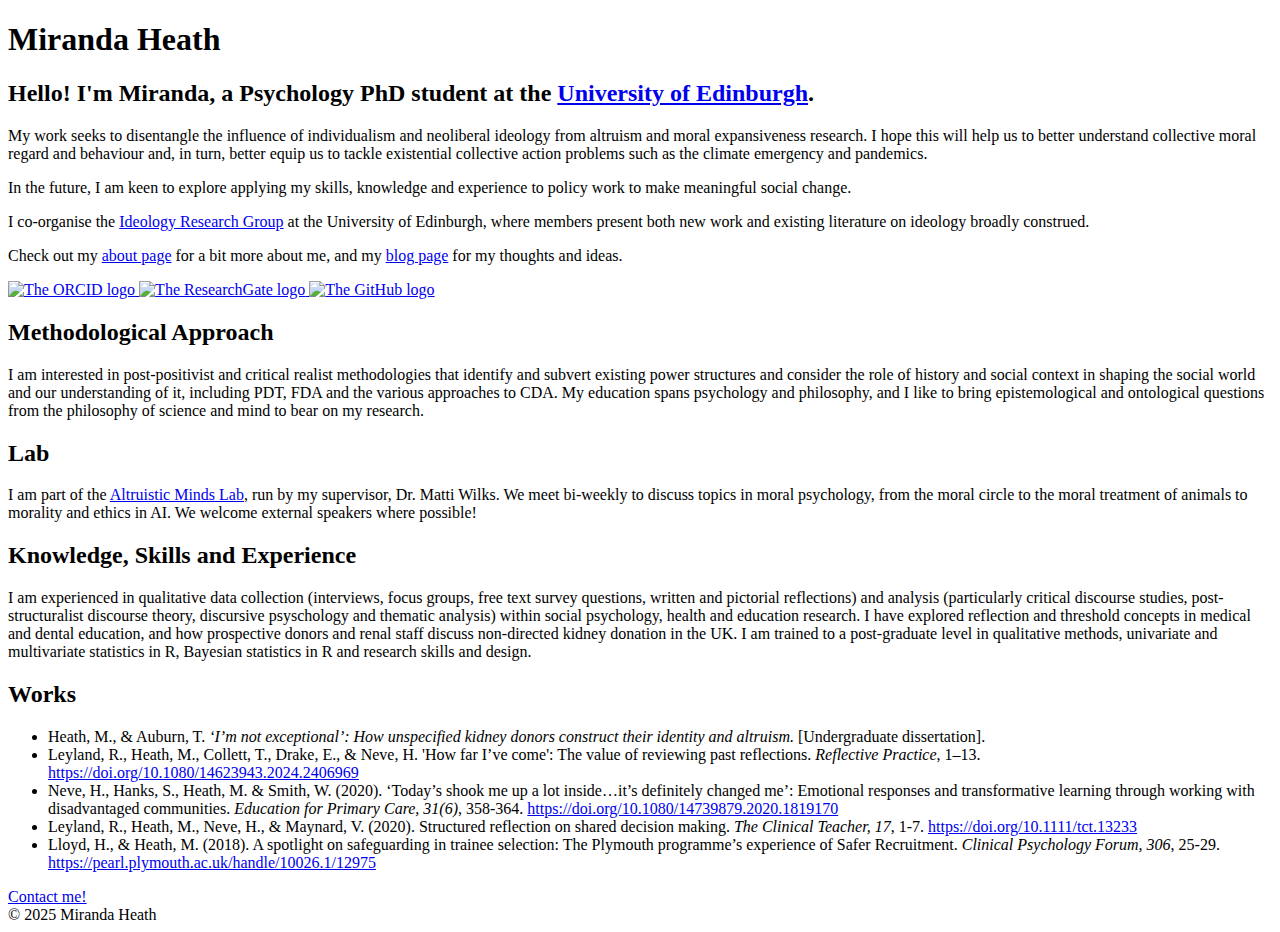
==== commit d0ea495d: "index: add Ideology Research Group" ====
--- a/index.html
+++ b/index.html
@@ -1,80 +1,160 @@
 <!doctype html>
 <html>
-	<head>
-		<title>Miranda Heath</title>
-		<meta charset="utf-8" />
-		<meta name="viewport" content="width=device-width, initial-scale=1, user-scalable=no" />
-		<link rel="stylesheet" href="assets/css/main.css" />
-	</head>
-	<body class="is-preload">
-		<div id="wrapper" class="divided">
-			<section class="banner style1 orient-left content-align-right image-position-right fullscreen onload-image-fade-in onload-content-fade-right">
-				<div class="content">
-					<h1>Miranda Heath</h1>
-					<p class="major">Hello! I'm Miranda, a Psychology PhD student at the <a href="https://www.ed.ac.uk/profile/miranda-heath" target= "_blank">University of Edinburgh</a>.
-					<p>My work seeks to disentangle the influence of individualism and neoliberal ideology from altruism and moral expansiveness research. I hope this will help us to better understand <em>collective</em> moral regard and behaviour and, in turn, better equip us to tackle existential collective action problems such as the climate emergency and pandemics.</p>
-					<p>In the future, I am keen to explore applying my skills, knowledge and experience to policy work to make meaningful social change.</p>
-					<p>Check out my <a href="about.html">about page</a> for a bit more about me, and my <a href="blog.html">blog page</a> for my thoughts and ideas.</p>
-					<p><a href = "https://orcid.org/0000-0003-0115-0978" target= "_blank"><i class="fa-brands fa-orcid" ></i></a>  <a href = "https://www.researchgate.net/profile/Miranda-Heath-3" target= "_blank"><i class="fa-brands fa-researchgate"></i></a> <a href = "https://github.com/MirandaHeath" target= "_blank"><i class="fa-brands fa-github"></i></a></p>
-					<ul class="actions stacked">
-						<li><a href="#first" class="button big wide smooth-scroll-middle">Tell me more!</a></li>
-					</ul>
-				</div>
-				<div class="image">
-					<img src="images/banner.jpg" alt="an expressive painting of a melting ice landscape" />
-				</div>
-			</section>
-			<section class="spotlight style1 orient-right content-align-left image-position-center onscroll-image-fade-in" id="first">
-				<div class="content">
-					<h2>Methodological Approach</h2>
-					<p>I am interested in post-positivist and critical realist methodologies that identify and subvert existing power structures and consider the role of history and social context in shaping the social world and our understanding of it, including PDT, FDA and the various approaches to CDA. My education spans psychology and philosophy, and I like to bring epistemological and ontological questions from the philosophy of science and mind to bear on my research.</p>
-				</div>
-				<div class="image">
-					<img src="images/spotlight01.jpg" alt="a photograph taken at a slanted angle of a stone circle with the grass in front cut into concentric rings" />
-				</div>
-			</section>
-			<section class="spotlight style1 orient-left content-align-left image-position-center onscroll-image-fade-in">
-				<div class="content">
-					<h2>Lab</h2>
-					<p>I am part of the <a href="https://www.mattiwilks.com/lab" target= "_blank">Altruistic Minds Lab</a>, run by my supervisor, Dr. Matti Wilks. We meet bi-weekly to discuss topics in moral psychology, from the moral circle to the moral treatment of animals to morality and ethics in AI. We welcome external speakers where possible!</p>
-				</div>
-				<div class="image">
-					<img src="images/spotlight02.jpg" alt="a photograph of a black and white cat sat in the middle or a round rug with different bands of colour in concentric rings" />
-				</div>
-			</section>
-			<section class="spotlight style1 orient-right content-align-left image-position-center onscroll-image-fade-in">
-				<div class="content">
-					<h2>Knowldge, Skills and Experience</h2>
-					<p>I am experienced in qualitative data collection (interviews, focus groups, free text survey questions, written and pictorial reflections) and analysis (particularly critical discourse studies, post-structuralist discourse theory, discursive psyschology and thematic analysis) within social psychology, health and education research. I have explored reflection and threshold concepts in medical and dental education, and how prospective donors and renal staff discuss non-directed kidney donation in the UK. I am trained to a post-graduate level in qualitative methods, univariate and multivariate statistics in R, Bayesian statistics in R and research skills and design.</p>
-				</div>
-				<div class="image">
-					<img src="images/spotlight03.jpg" alt="a photograph of a balanced stack of rocks next to a lake with concentric rings of ripples on the surface" />
-				</div>
-			</section>
-			<section class="spotlight style1 orient-right content-align-left image-position-center onscroll-image-fade-in">
-				<div class="content">
-					<h2>Works</h2>
-					<ul class="alt">
-						<li>Heath, M., & Auburn, T. <em>‘I’m not exceptional’: How unspecified kidney donors construct their identity and altruism</em>. [Undergraduate dissertation].</li>
-						<li>Leyland, R., Heath, M., Collett, T., Drake, E., & Neve, H. 'How far I’ve come': The value of reviewing past reflections. <em>Reflective Practice</em>, 1–13. <a href = https://doi.org/10.1080/14623943.2024.2406969 target= "_blank">https://doi.org/10.1080/14623943.2024.2406969</a></li>
-						<li>Neve, H., Hanks, S., Heath, M. & Smith, W. (2020). ‘Today’s shook me up a lot inside…it’s definitely changed me’: Emotional responses and transformative learning through working with disadvantaged communities. <em>Education for Primary Care</em>, <em>31</em>(6), 358-364. <a href = "https://doi.org/10.1080/14739879.2020.1819170" target= "_blank">https://doi.org/10.1080/14739879.2020.1819170</a></li>
-						<li>Leyland, R., Heath, M., Neve, H., & Maynard, V. (2020). Structured reflection on shared decision making. <em>The Clinical Teacher</em>, <em>17</em>, 1-7.<a href = "https://doi.org/10.1111/tct.13233" target= "_blank">https://doi.org/10.1111/tct.13233</a></li>
-						<li>Lloyd, H., & Heath, M. (2018). A spotlight on safeguarding in trainee selection: The Plymouth programme’s experience of Safer Recruitment. <em>Clinical Psychology Forum</em>, <em>306</em>, 25-29. <a href = "https://pearl.plymouth.ac.uk/handle/10026.1/12975" target= "_blank">https://pearl.plymouth.ac.uk/handle/10026.1/12975</a></li>
-					</ul>
-				</div>
-			</section>
-			<section class="wrapper style1 align-center">
-				<div class="inner medium">
-					<ul class="actions stacked">
-						<li><a href="https://forms.office.com/Pages/ResponsePage.aspx?id=sAafLmkWiUWHiRCgaTTcYY3TRgANQcZOiW8-d-v0uCBUNFFJMDQ0VkFCSDA1OTQwVUxGMDRES1Q1TC4u" target= "_blank" class="button big wide smooth-scroll-middle">Contact Me!</a></li>
-					</ul>
-				</div>
-			</section>
-			<footer class="wrapper style1 align-center">
-				<div class="inner">
-					&copy; 2024 Miranda Heath
-				</div>
-			</footer>
-		</div>
-	</body>
-</html>+    <head>
+        <meta charset="utf-8">
+        <meta name="viewport" content="width=device-width, initial-scale=1, shrink-to-fit=no">
+        <title>Miranda Heath</title>
+        <link rel="icon" type="image/png" sizes="64x64" href="/images/favicon.png">
+        <link rel="stylesheet" href="/css/main.css">
+    </head>
+    <body>
+        <section class="picsection picsection--right picsection--intro">
+            <figure style="background-image: url(/images/banner.webp)"></figure>
+            <div class="intro">
+                <h1>Miranda Heath</h1>
+                <h2>
+                    Hello! I'm Miranda, a Psychology PhD student at the
+                    <a href="https://www.ed.ac.uk/profile/miranda-heath">University&nbsp;of&nbsp;Edinburgh</a>.
+                </h2>
+                <p>
+                    My work seeks to disentangle the influence of individualism and neoliberal ideology from altruism
+                    and moral expansiveness research. I hope this will help us to better understand collective moral
+                    regard and behaviour and, in turn, better equip us to tackle existential collective action problems
+                    such as the climate emergency and pandemics.
+                </p>
+                <p>
+                    In the future, I am keen to explore applying my skills, knowledge and experience to policy work to make meaningful social change.
+                </p>
+                <p>
+                    I co-organise the
+                    <a href="https://ideology.group/" target="_blank">Ideology Research Group</a>
+                    at the University of Edinburgh, where members present both new work and existing literature on
+                    ideology broadly construed.
+                <p>
+                    Check out my
+                    <a href="/about">about page</a>
+                    for a bit more about me, and my
+                    <a href="/blog">blog page</a>
+                    for my thoughts and ideas.
+                </p>
+                <div class="socials">
+                    <a href="https://orcid.org/0000-0003-0115-0978">
+                        <img width="28" height="28" src="/icons/orcid.svg" alt="The ORCID logo">
+                    </a>
+                    <a href="https://www.researchgate.net/profile/Miranda-Heath-3">
+                        <img width="28" height="28" src="/icons/researchgate.svg" alt="The ResearchGate logo">
+                    </a>
+                    <a href="https://github.com/MirandaHeath">
+                        <img width="28" height="28" src="/icons/github.svg" alt="The GitHub logo">
+                    </a>
+                </div>
+            </div>
+        </section>
+
+        <section class="picsection picsection--left">
+            <figure style="background-image: url(/images/field.webp)"></figure>
+            <div>
+                <h2>Methodological Approach</h2>
+                <p>
+                    I am interested in post-positivist and critical realist methodologies that identify and subvert
+                    existing power structures and consider the role of history and social context in shaping the social
+                    world and our understanding of it, including PDT, FDA and the various approaches to CDA. My
+                    education spans psychology and philosophy, and I like to bring epistemological and ontological
+                    questions from the philosophy of science and mind to bear on my research.
+                </p>
+            </div>
+        </section>
+
+        <section class="picsection picsection--right">
+            <figure style="background-image: url(/images/mrwhippy.webp)"></figure>
+            <div>
+                <h2>Lab</h2>
+                <p>
+                    I am part of the
+                    <a href="https://www.mattiwilks.com/lab">Altruistic Minds Lab</a>,
+                    run by my supervisor, Dr. Matti Wilks. We meet bi-weekly to discuss topics in moral psychology, from
+                    the moral circle to the moral treatment of animals to morality and ethics in AI. We welcome external
+                    speakers where possible!
+                </p>
+            </div>
+        </section>
+
+        <section class="picsection picsection--left">
+            <figure style="background-image: url(/images/stones.webp)"></figure>
+            <div>
+                <h2>Knowledge, Skills and Experience</h2>
+                <p>
+                    I am experienced in qualitative data collection (interviews, focus groups, free text survey
+                    questions, written and pictorial reflections) and analysis (particularly critical discourse studies,
+                    post-structuralist discourse theory, discursive psyschology and thematic analysis) within social
+                    psychology, health and education research. I have explored reflection and threshold concepts in
+                    medical and dental education, and how prospective donors and renal staff discuss non-directed kidney
+                    donation in the UK. I am trained to a post-graduate level in qualitative methods, univariate and
+                    multivariate statistics in R, Bayesian statistics in R and research skills and design.
+                </p>
+            </div>
+        </section>
+
+        <section>
+            <div class="container">
+                <div class="text-center">
+                    <h2>Works</h2>
+                </div>
+
+                <ul class="works">
+                    <li>
+                        Heath, M., & Auburn, T.
+                        <em>‘I’m not exceptional’: How unspecified kidney donors construct their identity and altruism.</em>
+                        [Undergraduate dissertation].
+                    </li>
+                    <li>
+                        Leyland, R., Heath, M., Collett, T., Drake, E., & Neve, H.
+                        'How far I’ve come': The value of reviewing past reflections.
+                        <em>Reflective Practice</em>, 1–13.
+                        <a href="https://doi.org/10.1080/14623943.2024.2406969">
+                            https://doi.org/10.1080/14623943.2024.2406969
+                        </a>
+                    </li>
+                    <li>
+                        Neve, H., Hanks, S., Heath, M. & Smith, W. (2020).
+                        ‘Today’s shook me up a lot inside…it’s definitely changed me’:
+                        Emotional responses and transformative learning through working with disadvantaged communities.
+                        <em>Education for Primary Care, 31(6)</em>, 358-364.
+                        <a href="https://doi.org/10.1080/14739879.2020.1819170">
+                            https://doi.org/10.1080/14739879.2020.1819170
+                        </a>
+                    </li>
+                    <li>
+                        Leyland, R., Heath, M., Neve, H., & Maynard, V. (2020).
+                        Structured reflection on shared decision making.
+                        <em>The Clinical Teacher, 17</em>, 1-7.
+                        <a href="https://doi.org/10.1111/tct.13233">
+                            https://doi.org/10.1111/tct.13233
+                        </a>
+                    </li>
+                    <li>
+                        Lloyd, H., & Heath, M. (2018).
+                        A spotlight on safeguarding in trainee selection:
+                        The Plymouth programme’s experience of Safer Recruitment.
+                        <em>Clinical Psychology Forum, 306</em>, 25-29.
+                        <a href="https://pearl.plymouth.ac.uk/handle/10026.1/12975">
+                            https://pearl.plymouth.ac.uk/handle/10026.1/12975
+                        </a>
+                    </li>
+                </ul>
+            </div>
+        </section>
+
+        <section>
+            <div class="container flex-center">
+                <a class="button" href="mailto:Miranda.Heath@ed.ac.uk">Contact me!</a>
+            </div>
+        </section>
+
+        <footer>
+            <div class="container">
+                &copy; 2025 Miranda Heath
+            </div>
+        </footer>
+    </body>
+</html>
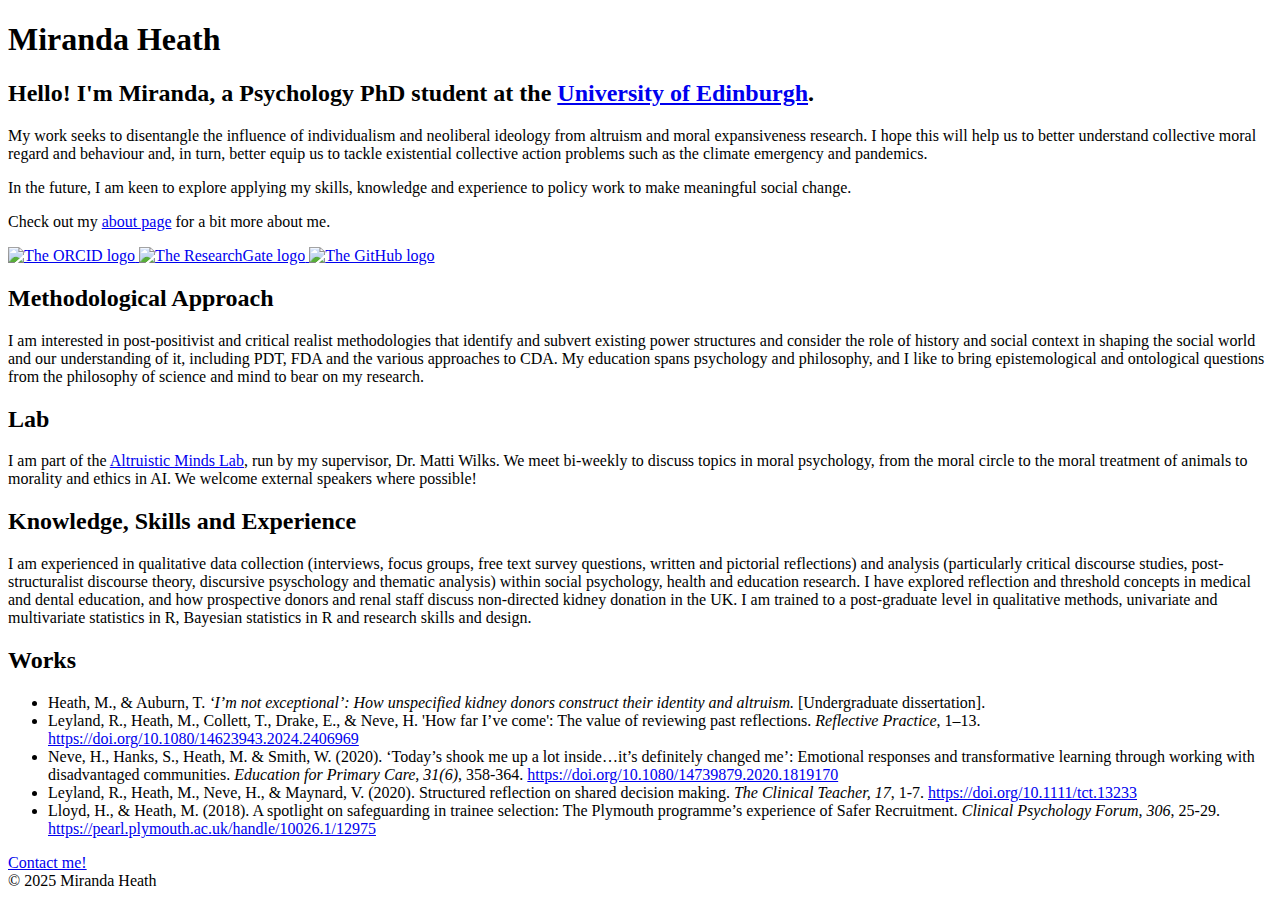
==== commit c5a604fa: "index: remove blog link" ====
--- a/index.html
+++ b/index.html
@@ -26,16 +26,9 @@
                     In the future, I am keen to explore applying my skills, knowledge and experience to policy work to make meaningful social change.
                 </p>
                 <p>
-                    I co-organise the
-                    <a href="https://ideology.group/" target="_blank">Ideology Research Group</a>
-                    at the University of Edinburgh, where members present both new work and existing literature on
-                    ideology broadly construed.
-                <p>
                     Check out my
                     <a href="/about">about page</a>
-                    for a bit more about me, and my
-                    <a href="/blog">blog page</a>
-                    for my thoughts and ideas.
+                    for a bit more about me.
                 </p>
                 <div class="socials">
                     <a href="https://orcid.org/0000-0003-0115-0978">
